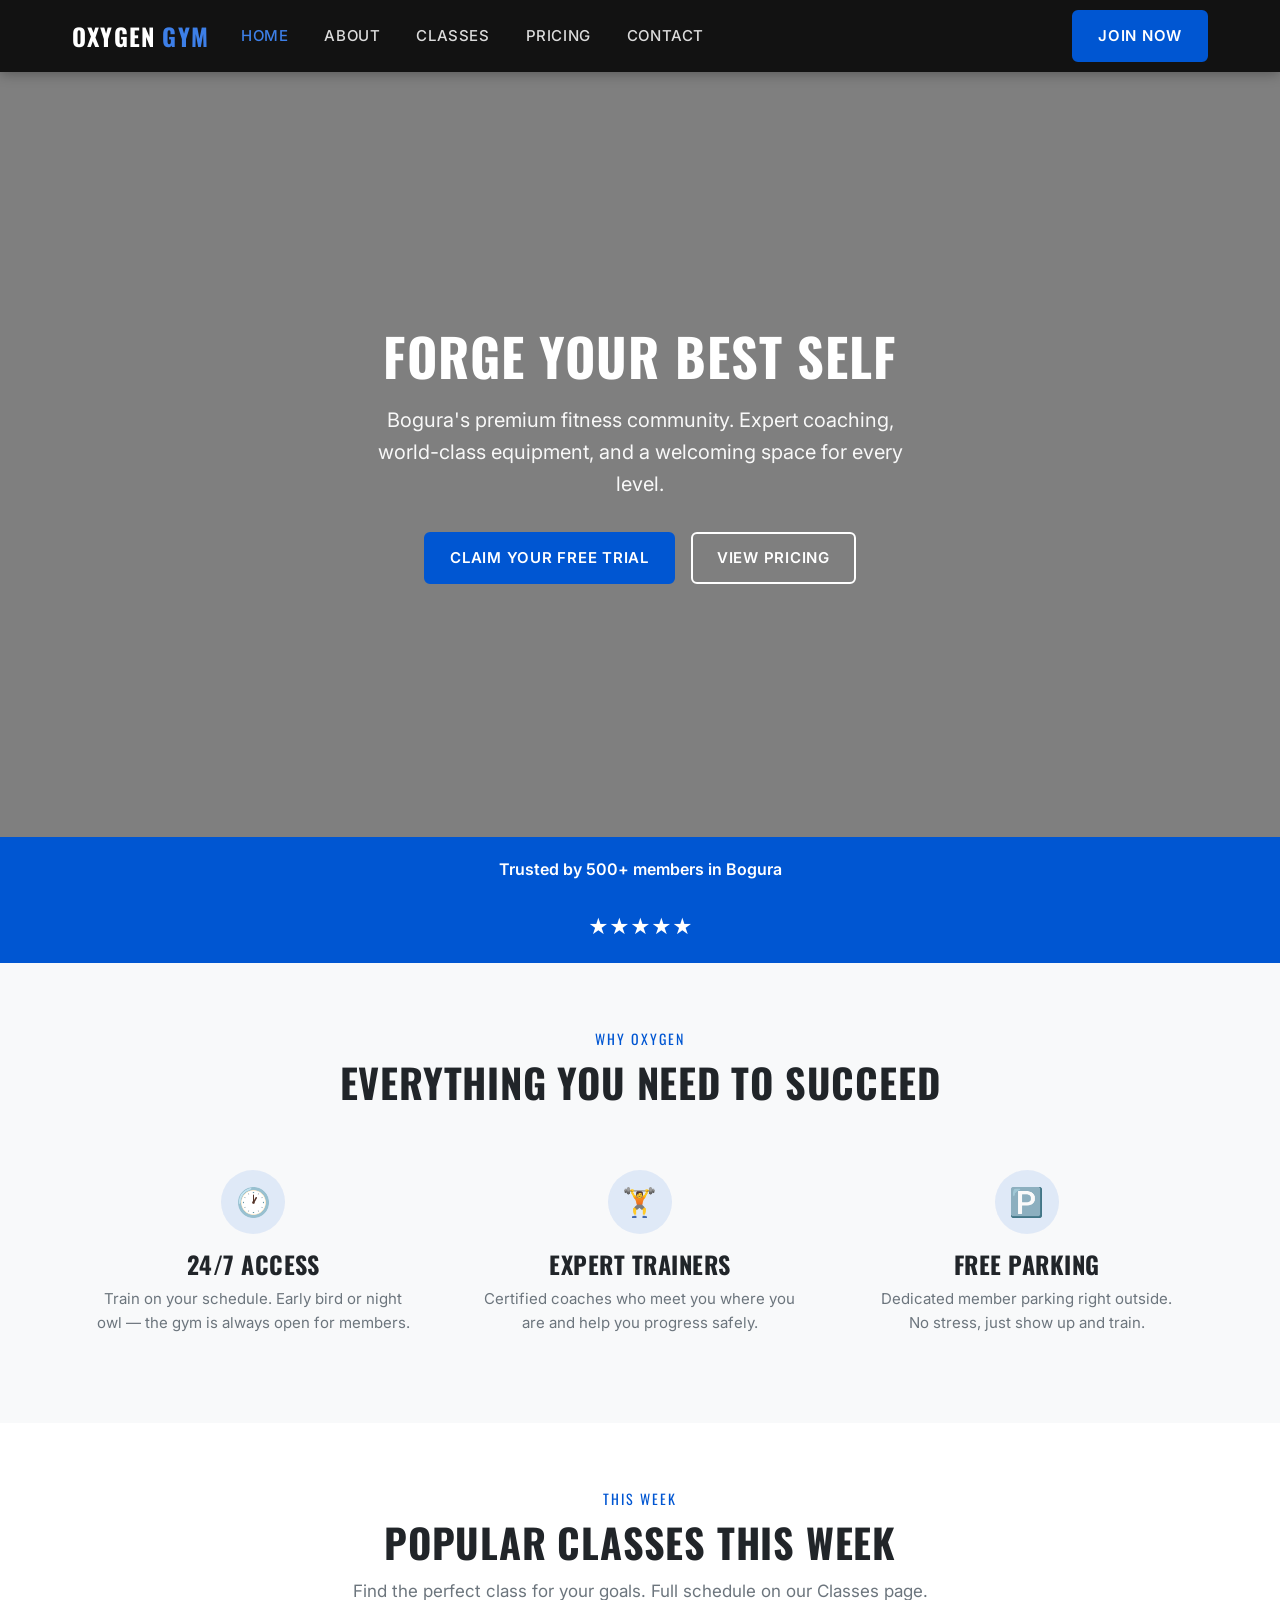
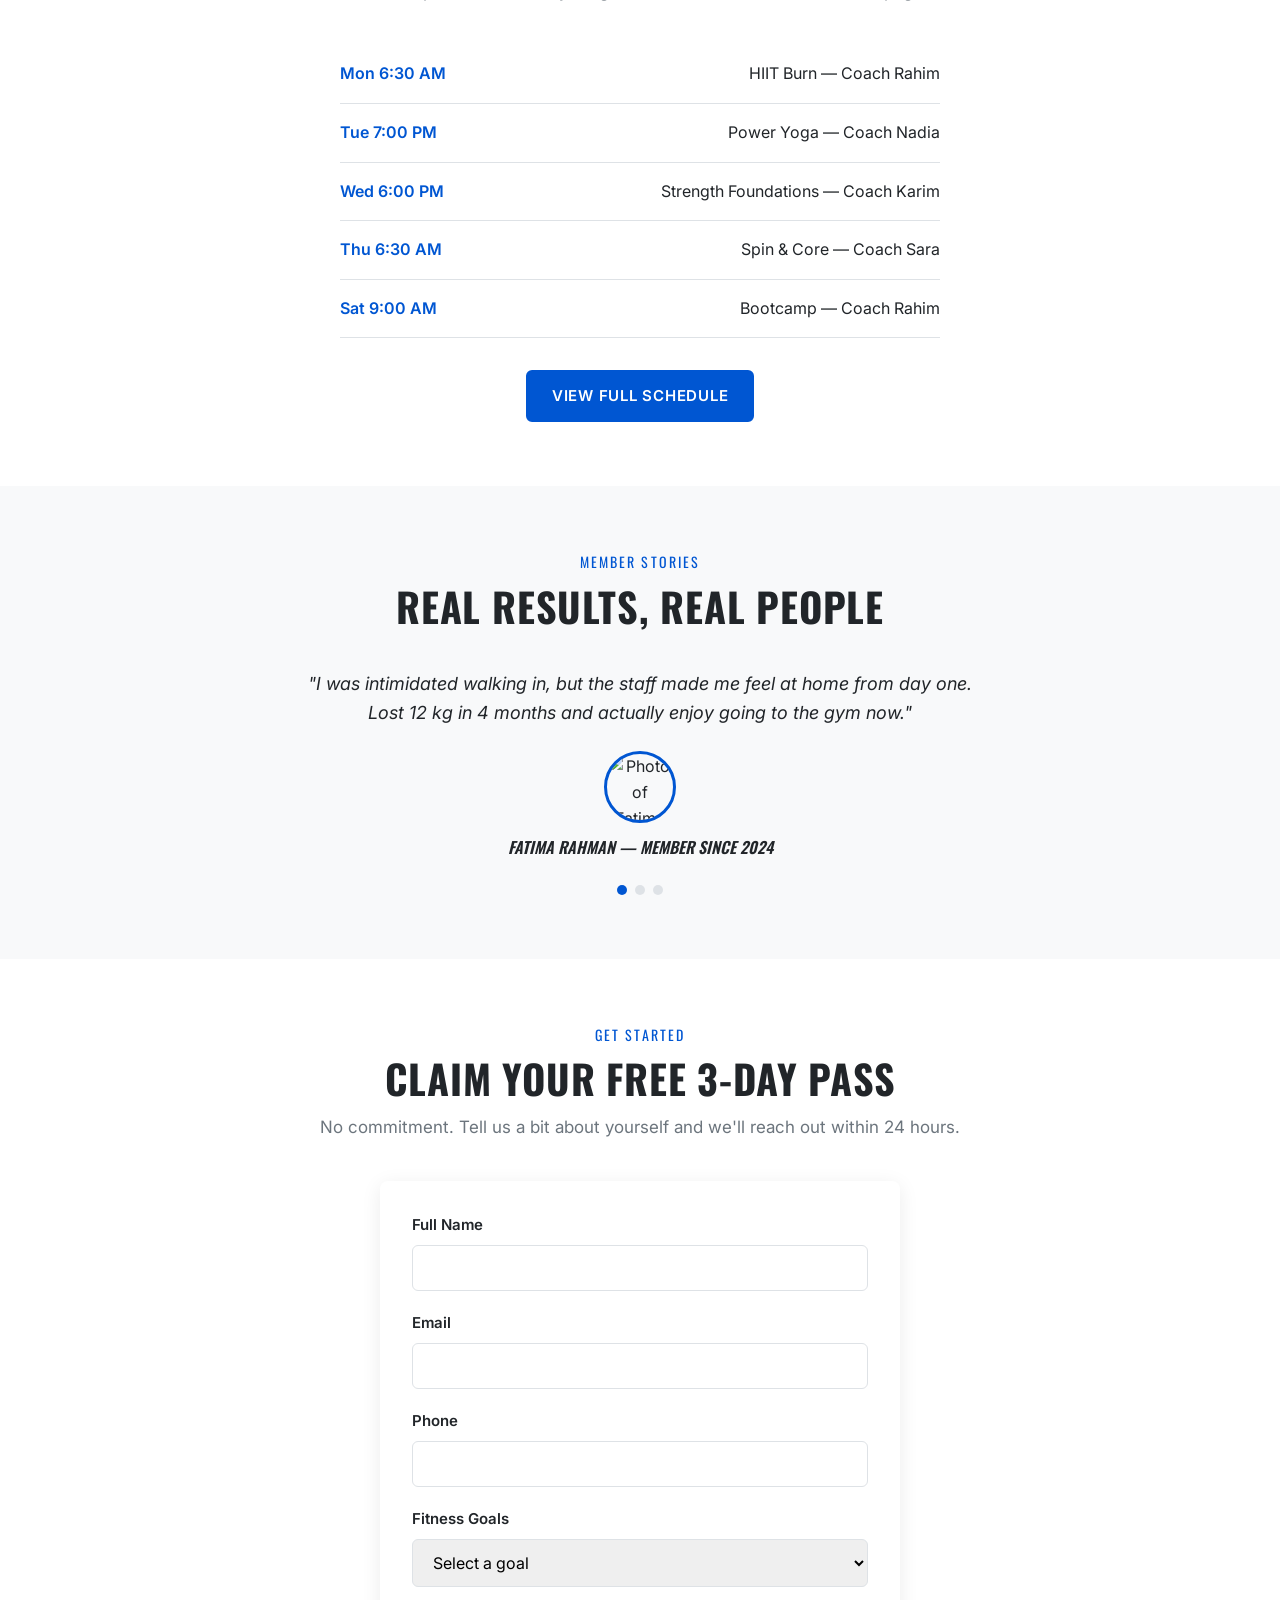
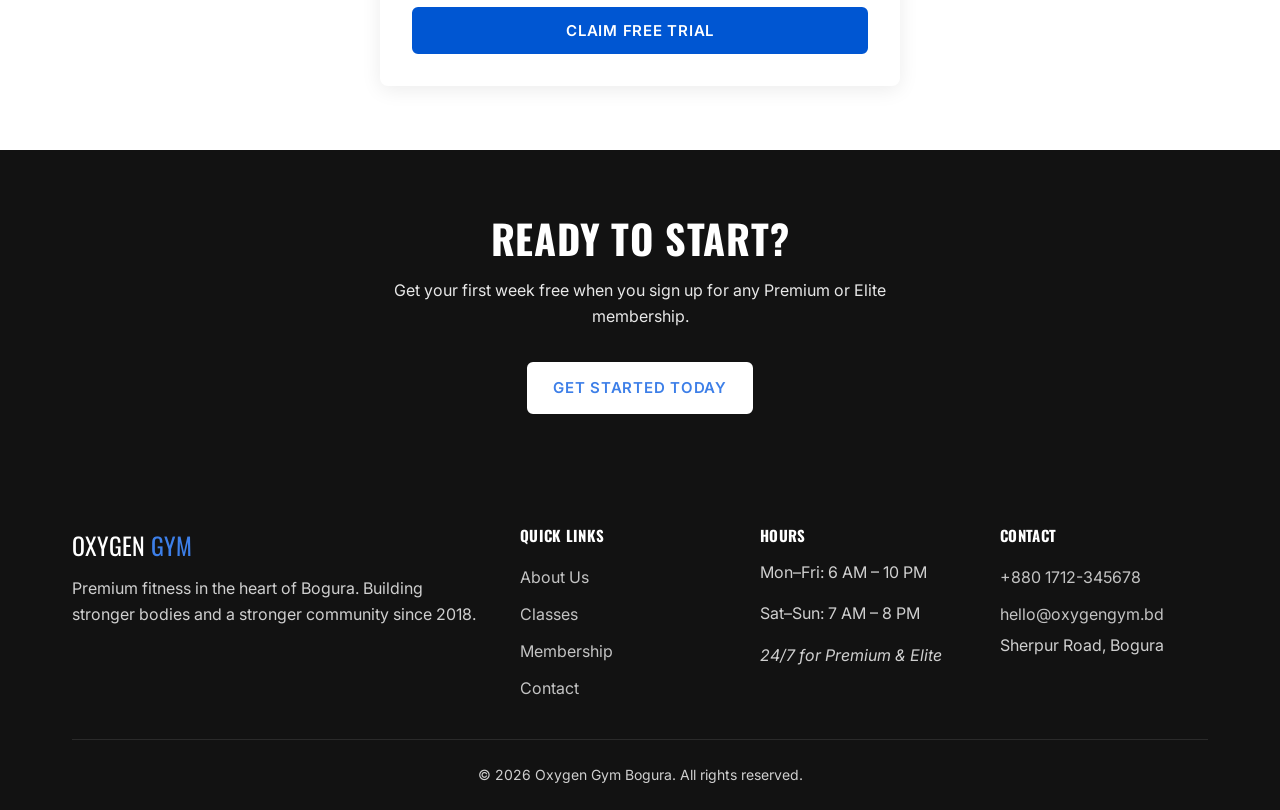
==== index.html @ f84514e2 "The first demo is completed" ====
<!DOCTYPE html>
<html lang="en">
<head>
  <meta charset="UTF-8">
  <meta name="viewport" content="width=device-width, initial-scale=1.0">
  <title>Oxygen Gym Bogura | Forge Your Best Self — Free Trial</title>
  <meta name="description" content="Premium fitness in Bogura. 24/7 access, expert trainers, group classes. Claim your free trial at Oxygen Gym today.">
  <meta property="og:title" content="Oxygen Gym Bogura | Forge Your Best Self">
  <meta property="og:description" content="Premium fitness in Bogura. Claim your free trial today.">
  <meta property="og:type" content="website">
  <meta property="og:image" content="https://images.unsplash.com/photo-1534438327276-14e5300c3a48?w=1200">
  <link rel="preconnect" href="https://fonts.googleapis.com">
  <link rel="preconnect" href="https://fonts.gstatic.com" crossorigin>
  <link href="https://fonts.googleapis.com/css2?family=Inter:wght@400;500;600;700&family=Oswald:wght@500;600;700&display=swap" rel="stylesheet">
  <link rel="stylesheet" href="css/variables.css">
  <link rel="stylesheet" href="css/base.css">
  <link rel="stylesheet" href="css/components.css">
  <link rel="stylesheet" href="css/pages.css">
  <link rel="icon" href="data:image/svg+xml,<svg xmlns='http://www.w3.org/2000/svg' viewBox='0 0 100 100'><text y='.9em' font-size='90'>💪</text></svg>">
  <script type="application/ld+json">
  {
    "@context": "https://schema.org",
    "@type": "HealthClub",
    "name": "Oxygen Gym",
    "description": "Premium fitness center in Bogura, Bangladesh",
    "address": {
      "@type": "PostalAddress",
      "streetAddress": "Sherpur Road, Near Bogura Sadar",
      "addressLocality": "Bogura",
      "addressCountry": "BD"
    },
    "telephone": "+880-1712-345678",
    "email": "hello@oxygengym.bd",
    "openingHoursSpecification": [
      {
        "@type": "OpeningHoursSpecification",
        "dayOfWeek": ["Monday","Tuesday","Wednesday","Thursday","Friday"],
        "opens": "06:00",
        "closes": "22:00"
      },
      {
        "@type": "OpeningHoursSpecification",
        "dayOfWeek": ["Saturday","Sunday"],
        "opens": "07:00",
        "closes": "20:00"
      }
    ]
  }
  </script>
</head>
<body>
  <header class="site-header">
    <div class="container site-header__inner">
      <a href="index.html" class="site-logo">Oxygen <span>Gym</span></a>
      <nav class="site-nav" aria-label="Main navigation">
        <ul class="site-nav__list">
          <li><a href="index.html" class="site-nav__link" data-nav>Home</a></li>
          <li><a href="about.html" class="site-nav__link" data-nav>About</a></li>
          <li><a href="classes.html" class="site-nav__link" data-nav>Classes</a></li>
          <li><a href="membership.html" class="site-nav__link" data-nav>Pricing</a></li>
          <li><a href="contact.html" class="site-nav__link" data-nav>Contact</a></li>
        </ul>
      </nav>
      <a href="contact.html" class="btn btn--primary header-cta" data-track="join_now_header">Join Now</a>
      <button class="menu-toggle" type="button" aria-label="Open menu" aria-expanded="false" aria-controls="mobile-nav">
        <span class="menu-toggle__bar"></span>
        <span class="menu-toggle__bar"></span>
        <span class="menu-toggle__bar"></span>
      </button>
    </div>
    <nav id="mobile-nav" class="mobile-nav" aria-label="Mobile navigation">
      <ul class="mobile-nav__list">
        <li><a href="index.html" class="mobile-nav__link" data-nav>Home</a></li>
        <li><a href="about.html" class="mobile-nav__link" data-nav>About</a></li>
        <li><a href="classes.html" class="mobile-nav__link" data-nav>Classes</a></li>
        <li><a href="membership.html" class="mobile-nav__link" data-nav>Pricing</a></li>
        <li><a href="contact.html" class="mobile-nav__link" data-nav>Contact</a></li>
      </ul>
      <a href="contact.html" class="btn btn--primary" data-track="join_now_mobile">Join Now</a>
    </nav>
  </header>

  <main>
    <section class="hero">
      <div class="hero__bg" style="background-image: url('https://images.unsplash.com/photo-1534438327276-14e5300c3a48?w=1920&q=80');" role="img" aria-label="Modern gym interior with equipment"></div>
      <div class="hero__overlay" aria-hidden="true"></div>
      <div class="hero__content">
        <h1>Forge Your Best Self</h1>
        <p class="hero__subtitle">Bogura's premium fitness community. Expert coaching, world-class equipment, and a welcoming space for every level.</p>
        <div class="hero__actions">
          <a href="#trial-form" class="btn btn--primary" data-track="claim_trial_hero">Claim Your Free Trial</a>
          <a href="membership.html" class="btn btn--outline">View Pricing</a>
        </div>
      </div>
    </section>

    <div class="social-proof">
      <div class="container social-proof__inner">
        <p class="social-proof__text">Trusted by 500+ members in Bogura</p>
        <div class="social-proof__stars" aria-label="5 out of 5 stars">★★★★★</div>
      </div>
    </div>

    <section class="section section--light">
      <div class="container">
        <div class="section__header">
          <span class="section__label">Why Oxygen</span>
          <h2>Everything You Need to Succeed</h2>
        </div>
        <div class="grid-3">
          <article class="value-prop">
            <div class="value-prop__icon" aria-hidden="true">🕐</div>
            <h3 class="value-prop__title">24/7 Access</h3>
            <p class="value-prop__text">Train on your schedule. Early bird or night owl — the gym is always open for members.</p>
          </article>
          <article class="value-prop">
            <div class="value-prop__icon" aria-hidden="true">🏋️</div>
            <h3 class="value-prop__title">Expert Trainers</h3>
            <p class="value-prop__text">Certified coaches who meet you where you are and help you progress safely.</p>
          </article>
          <article class="value-prop">
            <div class="value-prop__icon" aria-hidden="true">🅿️</div>
            <h3 class="value-prop__title">Free Parking</h3>
            <p class="value-prop__text">Dedicated member parking right outside. No stress, just show up and train.</p>
          </article>
        </div>
      </div>
    </section>

    <section class="section">
      <div class="container">
        <div class="section__header">
          <span class="section__label">This Week</span>
          <h2>Popular Classes This Week</h2>
          <p class="section__subtitle">Find the perfect class for your goals. Full schedule on our Classes page.</p>
        </div>
        <div class="schedule-preview">
          <div class="schedule-preview__item">
            <span class="schedule-preview__day">Mon 6:30 AM</span>
            <span>HIIT Burn — Coach Rahim</span>
          </div>
          <div class="schedule-preview__item">
            <span class="schedule-preview__day">Tue 7:00 PM</span>
            <span>Power Yoga — Coach Nadia</span>
          </div>
          <div class="schedule-preview__item">
            <span class="schedule-preview__day">Wed 6:00 PM</span>
            <span>Strength Foundations — Coach Karim</span>
          </div>
          <div class="schedule-preview__item">
            <span class="schedule-preview__day">Thu 6:30 AM</span>
            <span>Spin &amp; Core — Coach Sara</span>
          </div>
          <div class="schedule-preview__item">
            <span class="schedule-preview__day">Sat 9:00 AM</span>
            <span>Bootcamp — Coach Rahim</span>
          </div>
        </div>
        <p class="text-center" style="margin-top: 2rem;">
          <a href="classes.html" class="btn btn--primary">View Full Schedule</a>
        </p>
      </div>
    </section>

    <section class="section section--light">
      <div class="container">
        <div class="section__header">
          <span class="section__label">Member Stories</span>
          <h2>Real Results, Real People</h2>
        </div>
        <div class="testimonial-slider" aria-roledescription="carousel">
          <div class="testimonial-slider__track">
            <div class="testimonial-slide">
              <blockquote class="testimonial-slide__quote">"I was intimidated walking in, but the staff made me feel at home from day one. Lost 12 kg in 4 months and actually enjoy going to the gym now."</blockquote>
              <div class="testimonial-slide__author">
                <img class="testimonial-slide__avatar" src="https://images.unsplash.com/photo-1494790108377-be9c29b29330?w=150&h=150&fit=crop" alt="Photo of Fatima Rahman" width="72" height="72" loading="lazy">
                <cite class="testimonial-slide__name">Fatima Rahman — Member since 2024</cite>
              </div>
            </div>
            <div class="testimonial-slide">
              <blockquote class="testimonial-slide__quote">"Best equipped gym in Bogura. Plenty of racks, platforms, and machines even during peak hours. Parking is easy too."</blockquote>
              <div class="testimonial-slide__author">
                <img class="testimonial-slide__avatar" src="https://images.unsplash.com/photo-1507003211169-0a1dd7228f2d?w=150&h=150&fit=crop" alt="Photo of Tanvir Ahmed" width="72" height="72" loading="lazy">
                <cite class="testimonial-slide__name">Tanvir Ahmed — Member since 2023</cite>
              </div>
            </div>
            <div class="testimonial-slide">
              <blockquote class="testimonial-slide__quote">"The class schedule fits my life perfectly. HIIT and yoga instructors are top-notch. Booking through the front desk is quick and friendly."</blockquote>
              <div class="testimonial-slide__author">
                <img class="testimonial-slide__avatar" src="https://images.unsplash.com/photo-1438761681033-6461ffad8d80?w=150&h=150&fit=crop" alt="Photo of Priya Das" width="72" height="72" loading="lazy">
                <cite class="testimonial-slide__name">Priya Das — Member since 2025</cite>
              </div>
            </div>
          </div>
          <div class="testimonial-slider__controls" role="tablist" aria-label="Testimonial slides">
            <button type="button" class="testimonial-slider__dot is-active" aria-label="Slide 1" aria-selected="true"></button>
            <button type="button" class="testimonial-slider__dot" aria-label="Slide 2" aria-selected="false"></button>
            <button type="button" class="testimonial-slider__dot" aria-label="Slide 3" aria-selected="false"></button>
          </div>
        </div>
      </div>
    </section>

    <section id="trial-form" class="section trial-form-section">
      <div class="container">
        <div class="section__header">
          <span class="section__label">Get Started</span>
          <h2>Claim Your Free 3-Day Pass</h2>
          <p class="section__subtitle">No commitment. Tell us a bit about yourself and we'll reach out within 24 hours.</p>
        </div>
        <div class="form-card" style="max-width: 520px; margin-inline: auto;">
          <form name="trial-request" method="POST" data-netlify="true" netlify-honeypot="bot-field" action="thank-you.html">
            <input type="hidden" name="form-name" value="trial-request">
            <p class="visually-hidden">
              <label>Don't fill this out: <input name="bot-field"></label>
            </p>
            <input type="hidden" name="source" value="homepage">
            <div class="form-group">
              <label for="trial-name">Full Name</label>
              <input type="text" id="trial-name" name="name" required autocomplete="name">
            </div>
            <div class="form-group">
              <label for="trial-email">Email</label>
              <input type="email" id="trial-email" name="email" required autocomplete="email">
            </div>
            <div class="form-group">
              <label for="trial-phone">Phone</label>
              <input type="tel" id="trial-phone" name="phone" required autocomplete="tel">
            </div>
            <div class="form-group">
              <label for="trial-goals">Fitness Goals</label>
              <select id="trial-goals" name="goals" required>
                <option value="">Select a goal</option>
                <option value="weight-loss">Weight Loss</option>
                <option value="build-muscle">Build Muscle</option>
                <option value="classes">Group Classes</option>
                <option value="general">General Fitness</option>
              </select>
            </div>
            <button type="submit" class="btn btn--primary btn--block" data-track="trial_form_submit">Claim Free Trial</button>
          </form>
        </div>
      </div>
    </section>

    <section class="section section--dark cta-band">
      <div class="container">
        <h2>Ready to Start?</h2>
        <p>Get your first week free when you sign up for any Premium or Elite membership.</p>
        <a href="contact.html" class="btn btn--light" data-track="final_cta">Get Started Today</a>
      </div>
    </section>
  </main>

  <footer class="site-footer">
    <div class="container">
      <div class="site-footer__grid">
        <div>
          <p class="site-footer__brand">Oxygen <span>Gym</span></p>
          <p>Premium fitness in the heart of Bogura. Building stronger bodies and a stronger community since 2018.</p>
        </div>
        <div>
          <h4>Quick Links</h4>
          <a href="about.html">About Us</a>
          <a href="classes.html">Classes</a>
          <a href="membership.html">Membership</a>
          <a href="contact.html">Contact</a>
        </div>
        <div>
          <h4>Hours</h4>
          <p>Mon–Fri: 6 AM – 10 PM</p>
          <p>Sat–Sun: 7 AM – 8 PM</p>
          <p><em>24/7 for Premium &amp; Elite</em></p>
        </div>
        <div>
          <h4>Contact</h4>
          <a href="tel:+8801712345678">+880 1712-345678</a>
          <a href="mailto:hello@oxygengym.bd">hello@oxygengym.bd</a>
          <p>Sherpur Road, Bogura</p>
        </div>
      </div>
      <div class="site-footer__bottom">
        <p>&copy; 2026 Oxygen Gym Bogura. All rights reserved.</p>
      </div>
    </div>
  </footer>

  <!-- Netlify form detection (hidden) -->
  <form name="lead-capture" netlify netlify-honeypot="bot-field" hidden>
    <input type="text" name="name">
    <input type="email" name="email">
    <input type="tel" name="phone">
    <select name="goals"></select>
    <input type="hidden" name="source">
    <input type="hidden" name="membership-tier">
    <textarea name="message"></textarea>
  </form>

  <script src="js/main.js" defer></script>
</body>
</html>
---- css/variables.css ----
:root {
  --color-primary: #0056d2;
  --color-primary-dark: #0044a8;
  --color-primary-light: #3d7fe8;
  --color-bg-dark: #121212;
  --color-bg-light: #f8f9fa;
  --color-bg-white: #ffffff;
  --color-text: #212529;
  --color-text-muted: #6c757d;
  --color-text-inverse: #ffffff;
  --color-border: #dee2e6;
  --color-success: #198754;

  --overlay-hero: rgba(0, 0, 0, 0.5);

  --font-heading: "Oswald", sans-serif;
  --font-body: "Inter", sans-serif;

  --radius-btn: 6px;
  --radius-card: 8px;
  --shadow-card: 0 4px 20px rgba(0, 0, 0, 0.08);
  --shadow-hover: 0 8px 30px rgba(0, 86, 210, 0.15);

  --container-max: 1200px;
  --header-height: 72px;
  --section-padding: 4rem;
  --section-padding-mobile: 2.5rem;

  --transition-fast: 0.2s ease;
  --transition-medium: 0.3s ease;
}
---- css/base.css ----
*,
*::before,
*::after {
  box-sizing: border-box;
  margin: 0;
  padding: 0;
}

html {
  scroll-behavior: smooth;
}

body {
  font-family: var(--font-body);
  font-size: 1rem;
  line-height: 1.6;
  color: var(--color-text);
  background-color: var(--color-bg-white);
  -webkit-font-smoothing: antialiased;
}

img {
  max-width: 100%;
  height: auto;
  display: block;
}

a {
  color: var(--color-primary);
  text-decoration: none;
  transition: color var(--transition-fast);
}

a:hover {
  color: var(--color-primary-dark);
}

ul {
  list-style: none;
}

h1,
h2,
h3,
h4 {
  font-family: var(--font-heading);
  font-weight: 700;
  line-height: 1.2;
  text-transform: uppercase;
  letter-spacing: 0.02em;
}

h1 {
  font-size: clamp(2rem, 5vw, 3.25rem);
}

h2 {
  font-size: clamp(1.75rem, 4vw, 2.5rem);
}

h3 {
  font-size: clamp(1.25rem, 3vw, 1.5rem);
}

p {
  margin-bottom: 1rem;
}

p:last-child {
  margin-bottom: 0;
}

.container {
  width: 100%;
  max-width: var(--container-max);
  margin-inline: auto;
  padding-inline: 1.25rem;
}

.section {
  padding-block: var(--section-padding-mobile);
}

.section--light {
  background-color: var(--color-bg-light);
}

.section--dark {
  background-color: var(--color-bg-dark);
  color: var(--color-text-inverse);
}

.section--dark a {
  color: var(--color-primary-light);
}

.section__header {
  text-align: center;
  max-width: 640px;
  margin-inline: auto;
  margin-bottom: 2.5rem;
}

.section__label {
  display: inline-block;
  font-family: var(--font-heading);
  font-size: 0.875rem;
  letter-spacing: 0.15em;
  text-transform: uppercase;
  color: var(--color-primary);
  margin-bottom: 0.5rem;
}

.section--dark .section__label {
  color: var(--color-primary-light);
}

.section__subtitle {
  color: var(--color-text-muted);
  font-size: 1.0625rem;
  margin-top: 0.75rem;
}

.section--dark .section__subtitle {
  color: rgba(255, 255, 255, 0.75);
}

.text-center {
  text-align: center;
}

.visually-hidden {
  position: absolute;
  width: 1px;
  height: 1px;
  padding: 0;
  margin: -1px;
  overflow: hidden;
  clip: rect(0, 0, 0, 0);
  white-space: nowrap;
  border: 0;
}

.grid-2 {
  display: grid;
  gap: 1.5rem;
}

.grid-3 {
  display: grid;
  gap: 1.5rem;
}

@media (min-width: 768px) {
  .section {
    padding-block: var(--section-padding);
  }

  .grid-2 {
    grid-template-columns: repeat(2, 1fr);
  }

  .grid-3 {
    grid-template-columns: repeat(3, 1fr);
  }
}

@media (min-width: 1024px) {
  .container {
    padding-inline: 2rem;
  }
}

:focus-visible {
  outline: 2px solid var(--color-primary);
  outline-offset: 2px;
}
---- css/components.css ----
/* Header */
.site-header {
  position: sticky;
  top: 0;
  z-index: 1000;
  background: var(--color-bg-dark);
  height: var(--header-height);
  box-shadow: 0 2px 12px rgba(0, 0, 0, 0.3);
}

.site-header__inner {
  display: flex;
  align-items: center;
  justify-content: space-between;
  height: var(--header-height);
  gap: 1rem;
}

.site-logo {
  font-family: var(--font-heading);
  font-size: 1.5rem;
  font-weight: 700;
  color: var(--color-text-inverse);
  text-transform: uppercase;
  letter-spacing: 0.05em;
  flex-shrink: 0;
}

.site-logo span {
  color: var(--color-primary-light);
}

.site-nav {
  display: none;
}

.site-nav__list {
  display: flex;
  align-items: center;
  gap: 0.25rem;
}

.site-nav__link {
  display: flex;
  align-items: center;
  min-height: 44px;
  padding: 0.5rem 1rem;
  color: rgba(255, 255, 255, 0.85);
  font-size: 0.9375rem;
  font-weight: 500;
  text-transform: uppercase;
  letter-spacing: 0.04em;
  transition: color var(--transition-fast);
}

.site-nav__link:hover,
.site-nav__link--active {
  color: var(--color-text-inverse);
}

.site-nav__link--active {
  color: var(--color-primary-light);
}

.header-cta {
  display: none;
}

.menu-toggle {
  display: flex;
  flex-direction: column;
  justify-content: center;
  gap: 5px;
  width: 44px;
  height: 44px;
  padding: 10px;
  background: transparent;
  border: none;
  cursor: pointer;
}

.menu-toggle__bar {
  display: block;
  width: 100%;
  height: 2px;
  background: var(--color-text-inverse);
  transition: transform var(--transition-fast), opacity var(--transition-fast);
}

.menu-toggle[aria-expanded="true"] .menu-toggle__bar:nth-child(1) {
  transform: translateY(7px) rotate(45deg);
}

.menu-toggle[aria-expanded="true"] .menu-toggle__bar:nth-child(2) {
  opacity: 0;
}

.menu-toggle[aria-expanded="true"] .menu-toggle__bar:nth-child(3) {
  transform: translateY(-7px) rotate(-45deg);
}

.mobile-nav {
  display: none;
  position: fixed;
  top: var(--header-height);
  left: 0;
  right: 0;
  bottom: 0;
  background: var(--color-bg-dark);
  padding: 1.5rem;
  overflow-y: auto;
  z-index: 999;
}

.mobile-nav.is-open {
  display: block;
}

.mobile-nav__list {
  display: flex;
  flex-direction: column;
  gap: 0.25rem;
}

.mobile-nav__link {
  display: flex;
  align-items: center;
  min-height: 48px;
  padding: 0.75rem 1rem;
  color: var(--color-text-inverse);
  font-size: 1.125rem;
  font-weight: 500;
  text-transform: uppercase;
  border-bottom: 1px solid rgba(255, 255, 255, 0.1);
}

.mobile-nav__link--active {
  color: var(--color-primary-light);
}

.mobile-nav .btn {
  margin-top: 1.5rem;
  width: 100%;
}

body.nav-open {
  overflow: hidden;
}

@media (min-width: 768px) {
  .menu-toggle {
    display: none;
  }

  .site-nav {
    display: block;
    flex: 1;
    text-align: center;
  }

  .header-cta {
    display: inline-flex;
  }

  .mobile-nav {
    display: none !important;
  }
}

/* Buttons */
.btn {
  display: inline-flex;
  align-items: center;
  justify-content: center;
  min-height: 44px;
  padding: 0.75rem 1.5rem;
  font-family: var(--font-body);
  font-size: 0.9375rem;
  font-weight: 600;
  text-transform: uppercase;
  letter-spacing: 0.05em;
  border-radius: var(--radius-btn);
  border: 2px solid transparent;
  cursor: pointer;
  transition: background var(--transition-fast), color var(--transition-fast),
    border-color var(--transition-fast), transform var(--transition-fast),
    box-shadow var(--transition-fast);
}

.btn:hover {
  transform: translateY(-2px);
}

.btn--primary {
  background: var(--color-primary);
  color: var(--color-text-inverse);
  border-color: var(--color-primary);
}

.btn--primary:hover {
  background: var(--color-primary-dark);
  border-color: var(--color-primary-dark);
  color: var(--color-text-inverse);
}

.btn--outline {
  background: transparent;
  color: var(--color-text-inverse);
  border-color: var(--color-text-inverse);
}

.btn--outline:hover {
  background: var(--color-text-inverse);
  color: var(--color-bg-dark);
}

.btn--light {
  background: var(--color-text-inverse);
  color: var(--color-primary);
  border-color: var(--color-text-inverse);
}

.btn--light:hover {
  background: var(--color-bg-light);
  color: var(--color-primary-dark);
}

.btn--block {
  width: 100%;
}

/* Cards */
.card {
  background: var(--color-bg-white);
  border-radius: var(--radius-card);
  box-shadow: var(--shadow-card);
  overflow: hidden;
  transition: box-shadow var(--transition-medium), transform var(--transition-medium);
}

.card:hover {
  box-shadow: var(--shadow-hover);
  transform: translateY(-4px);
}

.card__image {
  aspect-ratio: 4 / 3;
  object-fit: cover;
  width: 100%;
}

.card__body {
  padding: 1.5rem;
}

.card__title {
  font-size: 1.25rem;
  margin-bottom: 0.25rem;
}

.card__meta {
  font-size: 0.875rem;
  color: var(--color-primary);
  font-weight: 600;
  text-transform: uppercase;
  letter-spacing: 0.05em;
  margin-bottom: 0.75rem;
}

/* Pricing cards */
.pricing-grid {
  display: grid;
  gap: 1.5rem;
  align-items: stretch;
}

@media (min-width: 768px) {
  .pricing-grid {
    grid-template-columns: repeat(3, 1fr);
  }
}

.pricing-card {
  background: var(--color-bg-white);
  border: 2px solid var(--color-border);
  border-radius: var(--radius-card);
  padding: 2rem 1.5rem;
  text-align: center;
  position: relative;
  display: flex;
  flex-direction: column;
}

.pricing-card--featured {
  border-color: var(--color-primary);
  box-shadow: var(--shadow-hover);
  transform: scale(1.02);
}

.pricing-card__badge {
  position: absolute;
  top: -12px;
  left: 50%;
  transform: translateX(-50%);
  background: var(--color-primary);
  color: var(--color-text-inverse);
  font-size: 0.75rem;
  font-weight: 700;
  text-transform: uppercase;
  letter-spacing: 0.08em;
  padding: 0.35rem 1rem;
  border-radius: 20px;
}

.pricing-card__name {
  font-size: 1.25rem;
  margin-bottom: 0.5rem;
}

.pricing-card__price {
  font-family: var(--font-heading);
  font-size: 2.5rem;
  color: var(--color-primary);
  margin-bottom: 0.25rem;
}

.pricing-card__period {
  font-size: 0.875rem;
  color: var(--color-text-muted);
  margin-bottom: 1.5rem;
}

.pricing-card__features {
  text-align: left;
  margin-bottom: 2rem;
  flex-grow: 1;
}

.pricing-card__features li {
  padding: 0.5rem 0;
  padding-left: 1.5rem;
  position: relative;
  font-size: 0.9375rem;
  border-bottom: 1px solid var(--color-bg-light);
}

.pricing-card__features li::before {
  content: "✓";
  position: absolute;
  left: 0;
  color: var(--color-primary);
  font-weight: 700;
}

/* Accordion */
.accordion {
  max-width: 800px;
  margin-inline: auto;
}

.accordion__item {
  border-bottom: 1px solid var(--color-border);
}

.accordion__item:first-child {
  border-top: 1px solid var(--color-border);
}

.accordion__trigger {
  width: 100%;
  display: flex;
  align-items: center;
  justify-content: space-between;
  gap: 1rem;
  min-height: 56px;
  padding: 1rem 0;
  background: none;
  border: none;
  font-family: var(--font-heading);
  font-size: 1.0625rem;
  text-align: left;
  text-transform: uppercase;
  color: var(--color-text);
  cursor: pointer;
}

.accordion__icon {
  flex-shrink: 0;
  width: 24px;
  height: 24px;
  position: relative;
}

.accordion__icon::before,
.accordion__icon::after {
  content: "";
  position: absolute;
  background: var(--color-primary);
  transition: transform var(--transition-fast);
}

.accordion__icon::before {
  width: 14px;
  height: 2px;
  top: 11px;
  left: 5px;
}

.accordion__icon::after {
  width: 2px;
  height: 14px;
  top: 5px;
  left: 11px;
}

.accordion__trigger[aria-expanded="true"] .accordion__icon::after {
  transform: scaleY(0);
}

.accordion__panel {
  display: none;
  padding-bottom: 1.25rem;
  color: var(--color-text-muted);
}

.accordion__panel.is-open {
  display: block;
}

.accordion__meta {
  display: flex;
  gap: 1rem;
  margin-bottom: 0.75rem;
  font-size: 0.875rem;
}

.accordion__meta span {
  background: var(--color-bg-light);
  padding: 0.25rem 0.75rem;
  border-radius: 4px;
  font-weight: 600;
  color: var(--color-primary);
}

/* Hero */
.hero {
  position: relative;
  min-height: 85vh;
  display: flex;
  align-items: center;
  justify-content: center;
  text-align: center;
  color: var(--color-text-inverse);
  overflow: hidden;
}

.hero__bg {
  position: absolute;
  inset: 0;
  background-size: cover;
  background-position: center;
  z-index: 0;
}

.hero__overlay {
  position: absolute;
  inset: 0;
  background: var(--overlay-hero);
  z-index: 1;
}

.hero__content {
  position: relative;
  z-index: 2;
  padding: 2rem 1.25rem;
  max-width: 800px;
}

.hero__subtitle {
  font-size: clamp(1rem, 2.5vw, 1.25rem);
  margin: 1rem auto 2rem;
  opacity: 0.95;
  max-width: 560px;
}

.hero__actions {
  display: flex;
  flex-wrap: wrap;
  gap: 1rem;
  justify-content: center;
}

/* Social proof */
.social-proof {
  background: var(--color-primary);
  color: var(--color-text-inverse);
  padding: 1.25rem 0;
  text-align: center;
}

.social-proof__inner {
  display: flex;
  flex-direction: column;
  align-items: center;
  gap: 0.75rem;
}

.social-proof__text {
  font-weight: 600;
  font-size: 1rem;
}

.social-proof__stars {
  display: flex;
  gap: 0.25rem;
  font-size: 1.25rem;
}

/* Value props */
.value-prop {
  text-align: center;
  padding: 1.5rem;
}

.value-prop__icon {
  width: 64px;
  height: 64px;
  margin: 0 auto 1rem;
  background: rgba(0, 86, 210, 0.1);
  border-radius: 50%;
  display: flex;
  align-items: center;
  justify-content: center;
  font-size: 1.75rem;
}

.value-prop__title {
  margin-bottom: 0.5rem;
}

.value-prop__text {
  color: var(--color-text-muted);
  font-size: 0.9375rem;
}

/* Schedule table */
.table-responsive {
  overflow-x: auto;
  -webkit-overflow-scrolling: touch;
  margin-bottom: 1.5rem;
}

.schedule-table {
  width: 100%;
  min-width: 700px;
  border-collapse: collapse;
  font-size: 0.875rem;
}

.schedule-table th,
.schedule-table td {
  padding: 0.75rem;
  text-align: center;
  border: 1px solid var(--color-border);
}

.schedule-table th {
  background: var(--color-bg-dark);
  color: var(--color-text-inverse);
  font-family: var(--font-heading);
  text-transform: uppercase;
  letter-spacing: 0.05em;
}

.schedule-table td:first-child,
.schedule-table th:first-child {
  background: var(--color-bg-light);
  font-weight: 600;
  text-align: left;
}

.schedule-table td {
  background: var(--color-bg-white);
}

.schedule-table .class-cell {
  background: rgba(0, 86, 210, 0.08);
  color: var(--color-primary-dark);
  font-weight: 500;
}

.schedule-table .class-cell small {
  display: block;
  color: var(--color-text-muted);
  font-weight: 400;
  font-size: 0.75rem;
}

/* Mini schedule list */
.schedule-preview {
  max-width: 600px;
  margin-inline: auto;
}

.schedule-preview__item {
  display: flex;
  justify-content: space-between;
  align-items: center;
  padding: 1rem 0;
  border-bottom: 1px solid var(--color-border);
  gap: 1rem;
}

.schedule-preview__day {
  font-weight: 600;
  color: var(--color-primary);
  min-width: 80px;
}

/* Testimonials */
.testimonial-slider {
  position: relative;
  max-width: 700px;
  margin-inline: auto;
  overflow: hidden;
}

.testimonial-slider__track {
  display: flex;
  transition: transform var(--transition-medium);
}

.testimonial-slide {
  min-width: 100%;
  padding: 0 1rem;
  text-align: center;
}

.testimonial-slide__quote {
  font-size: 1.125rem;
  font-style: italic;
  margin-bottom: 1.5rem;
  color: var(--color-text);
}

.testimonial-slide__author {
  display: flex;
  flex-direction: column;
  align-items: center;
  gap: 0.75rem;
}

.testimonial-slide__avatar {
  width: 72px;
  height: 72px;
  border-radius: 50%;
  object-fit: cover;
  border: 3px solid var(--color-primary);
}

.testimonial-slide__name {
  font-family: var(--font-heading);
  font-weight: 600;
  text-transform: uppercase;
}

.testimonial-slider__controls {
  display: flex;
  justify-content: center;
  gap: 0.5rem;
  margin-top: 1.5rem;
}

.testimonial-slider__dot {
  width: 10px;
  height: 10px;
  border-radius: 50%;
  border: none;
  background: var(--color-border);
  cursor: pointer;
  padding: 0;
  min-height: auto;
}

.testimonial-slider__dot.is-active {
  background: var(--color-primary);
}

/* CTA band */
.cta-band {
  text-align: center;
  padding: 4rem 1.25rem;
}

.cta-band h2 {
  margin-bottom: 1rem;
}

.cta-band p {
  margin-bottom: 2rem;
  opacity: 0.9;
  max-width: 500px;
  margin-inline: auto;
}

/* Forms */
.form-group {
  margin-bottom: 1.25rem;
}

.form-group label {
  display: block;
  font-weight: 600;
  margin-bottom: 0.5rem;
  font-size: 0.9375rem;
}

.form-group input,
.form-group select,
.form-group textarea {
  width: 100%;
  min-height: 44px;
  padding: 0.75rem 1rem;
  font-family: var(--font-body);
  font-size: 1rem;
  border: 1px solid var(--color-border);
  border-radius: var(--radius-btn);
  transition: border-color var(--transition-fast);
}

.form-group input:focus,
.form-group select:focus,
.form-group textarea:focus {
  outline: none;
  border-color: var(--color-primary);
}

.form-group textarea {
  min-height: 120px;
  resize: vertical;
}

.form-card {
  background: var(--color-bg-white);
  padding: 2rem;
  border-radius: var(--radius-card);
  box-shadow: var(--shadow-card);
}

/* Gallery */
.gallery-grid {
  display: grid;
  grid-template-columns: repeat(2, 1fr);
  gap: 0.75rem;
}

@media (min-width: 768px) {
  .gallery-grid {
    grid-template-columns: repeat(4, 1fr);
    gap: 1rem;
  }
}

.gallery-grid__item {
  aspect-ratio: 1;
  overflow: hidden;
  border-radius: var(--radius-card);
}

.gallery-grid__item img {
  width: 100%;
  height: 100%;
  object-fit: cover;
  transition: transform var(--transition-medium);
}

.gallery-grid__item:hover img {
  transform: scale(1.05);
}

.gallery-grid__item--wide {
  grid-column: span 2;
}

@media (min-width: 768px) {
  .gallery-grid__item--wide {
    grid-column: span 2;
    grid-row: span 2;
  }
}

/* Contact layout */
.contact-grid {
  display: grid;
  gap: 2rem;
}

@media (min-width: 768px) {
  .contact-grid {
    grid-template-columns: 1fr 1fr;
  }
}

.contact-info__item {
  margin-bottom: 1.5rem;
}

.contact-info__label {
  font-family: var(--font-heading);
  font-size: 0.875rem;
  text-transform: uppercase;
  letter-spacing: 0.1em;
  color: var(--color-primary);
  margin-bottom: 0.25rem;
}

.map-embed {
  border-radius: var(--radius-card);
  overflow: hidden;
  margin-top: 2rem;
  aspect-ratio: 16 / 9;
}

.map-embed iframe {
  width: 100%;
  height: 100%;
  border: 0;
}

/* Footer */
.site-footer {
  background: var(--color-bg-dark);
  color: rgba(255, 255, 255, 0.8);
  padding: 3rem 0 1.5rem;
}

.site-footer__grid {
  display: grid;
  gap: 2rem;
  margin-bottom: 2rem;
}

@media (min-width: 768px) {
  .site-footer__grid {
    grid-template-columns: 2fr 1fr 1fr 1fr;
  }
}

.site-footer__brand {
  font-family: var(--font-heading);
  font-size: 1.5rem;
  color: var(--color-text-inverse);
  text-transform: uppercase;
  margin-bottom: 0.75rem;
}

.site-footer__brand span {
  color: var(--color-primary-light);
}

.site-footer h4 {
  color: var(--color-text-inverse);
  font-size: 0.9375rem;
  margin-bottom: 1rem;
}

.site-footer a {
  color: rgba(255, 255, 255, 0.75);
  display: block;
  padding: 0.35rem 0;
  min-height: 32px;
}

.site-footer a:hover {
  color: var(--color-text-inverse);
}

.site-footer__bottom {
  border-top: 1px solid rgba(255, 255, 255, 0.1);
  padding-top: 1.5rem;
  text-align: center;
  font-size: 0.875rem;
}

/* Page hero (inner pages) */
.page-hero {
  background: var(--color-bg-dark);
  color: var(--color-text-inverse);
  padding: 3rem 0;
  text-align: center;
}

.page-hero p {
  opacity: 0.85;
  max-width: 560px;
  margin-inline: auto;
}

/* Thank you */
.thank-you {
  min-height: 60vh;
  display: flex;
  align-items: center;
  justify-content: center;
  text-align: center;
  padding: 3rem 1.25rem;
}

.thank-you__icon {
  font-size: 4rem;
  margin-bottom: 1rem;
}
---- css/pages.css ----
/* Page-specific overrides */

.about-mission {
  max-width: 720px;
  margin-inline: auto;
  text-align: center;
  font-size: 1.125rem;
  line-height: 1.8;
}

.trial-form-section {
  scroll-margin-top: var(--header-height);
}

.membership-note {
  text-align: center;
  margin-top: 2rem;
  color: var(--color-text-muted);
  font-size: 0.9375rem;
}

.class-tags {
  display: flex;
  flex-wrap: wrap;
  gap: 0.5rem;
  margin-top: 1rem;
}

.class-tags span {
  font-size: 0.8125rem;
  padding: 0.25rem 0.75rem;
  background: var(--color-bg-light);
  border-radius: 4px;
}

.hours-grid {
  display: grid;
  gap: 1rem;
}

.hours-grid__block {
  background: var(--color-bg-light);
  padding: 1.25rem;
  border-radius: var(--radius-card);
}

.hours-grid__block h4 {
  font-size: 1rem;
  margin-bottom: 0.5rem;
  text-transform: uppercase;
}

.thank-you .btn--outline {
  color: var(--color-primary);
  border-color: var(--color-primary);
}

.thank-you .btn--outline:hover {
  background: var(--color-primary);
  color: var(--color-text-inverse);
}
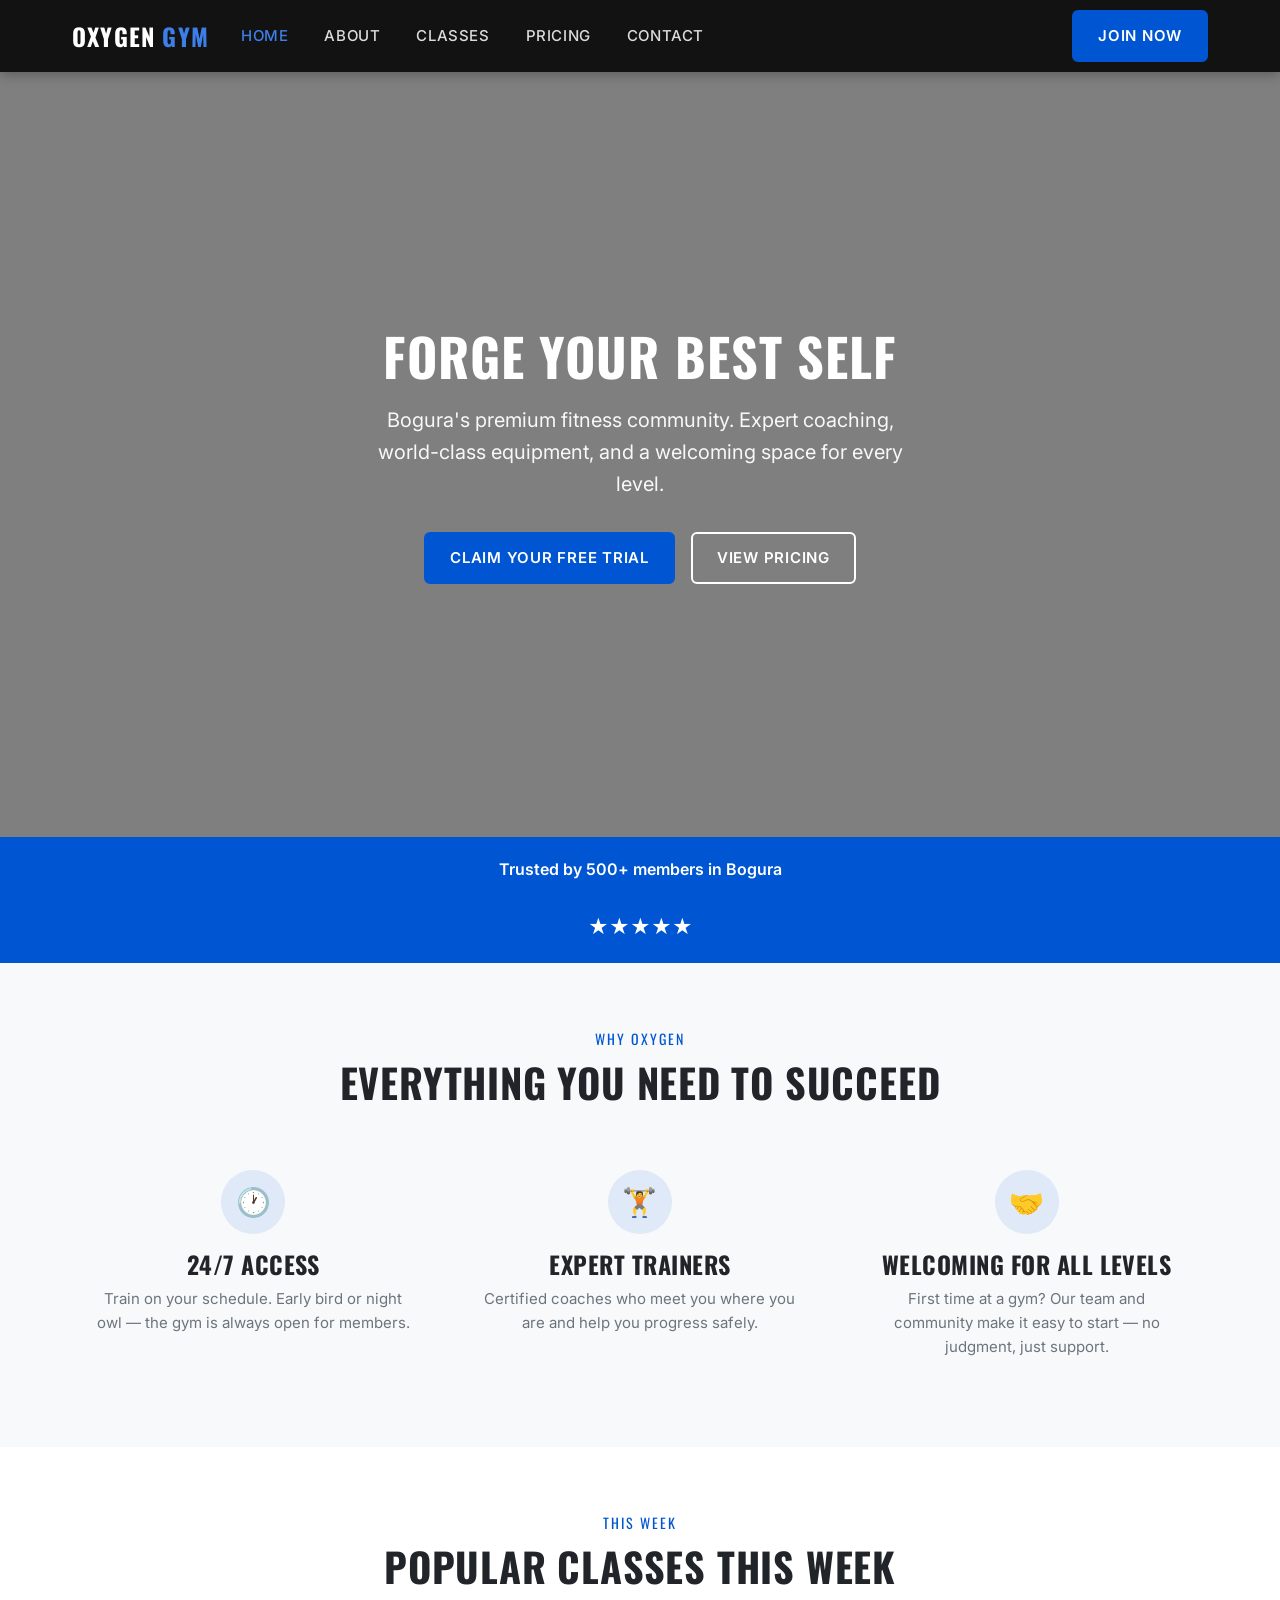
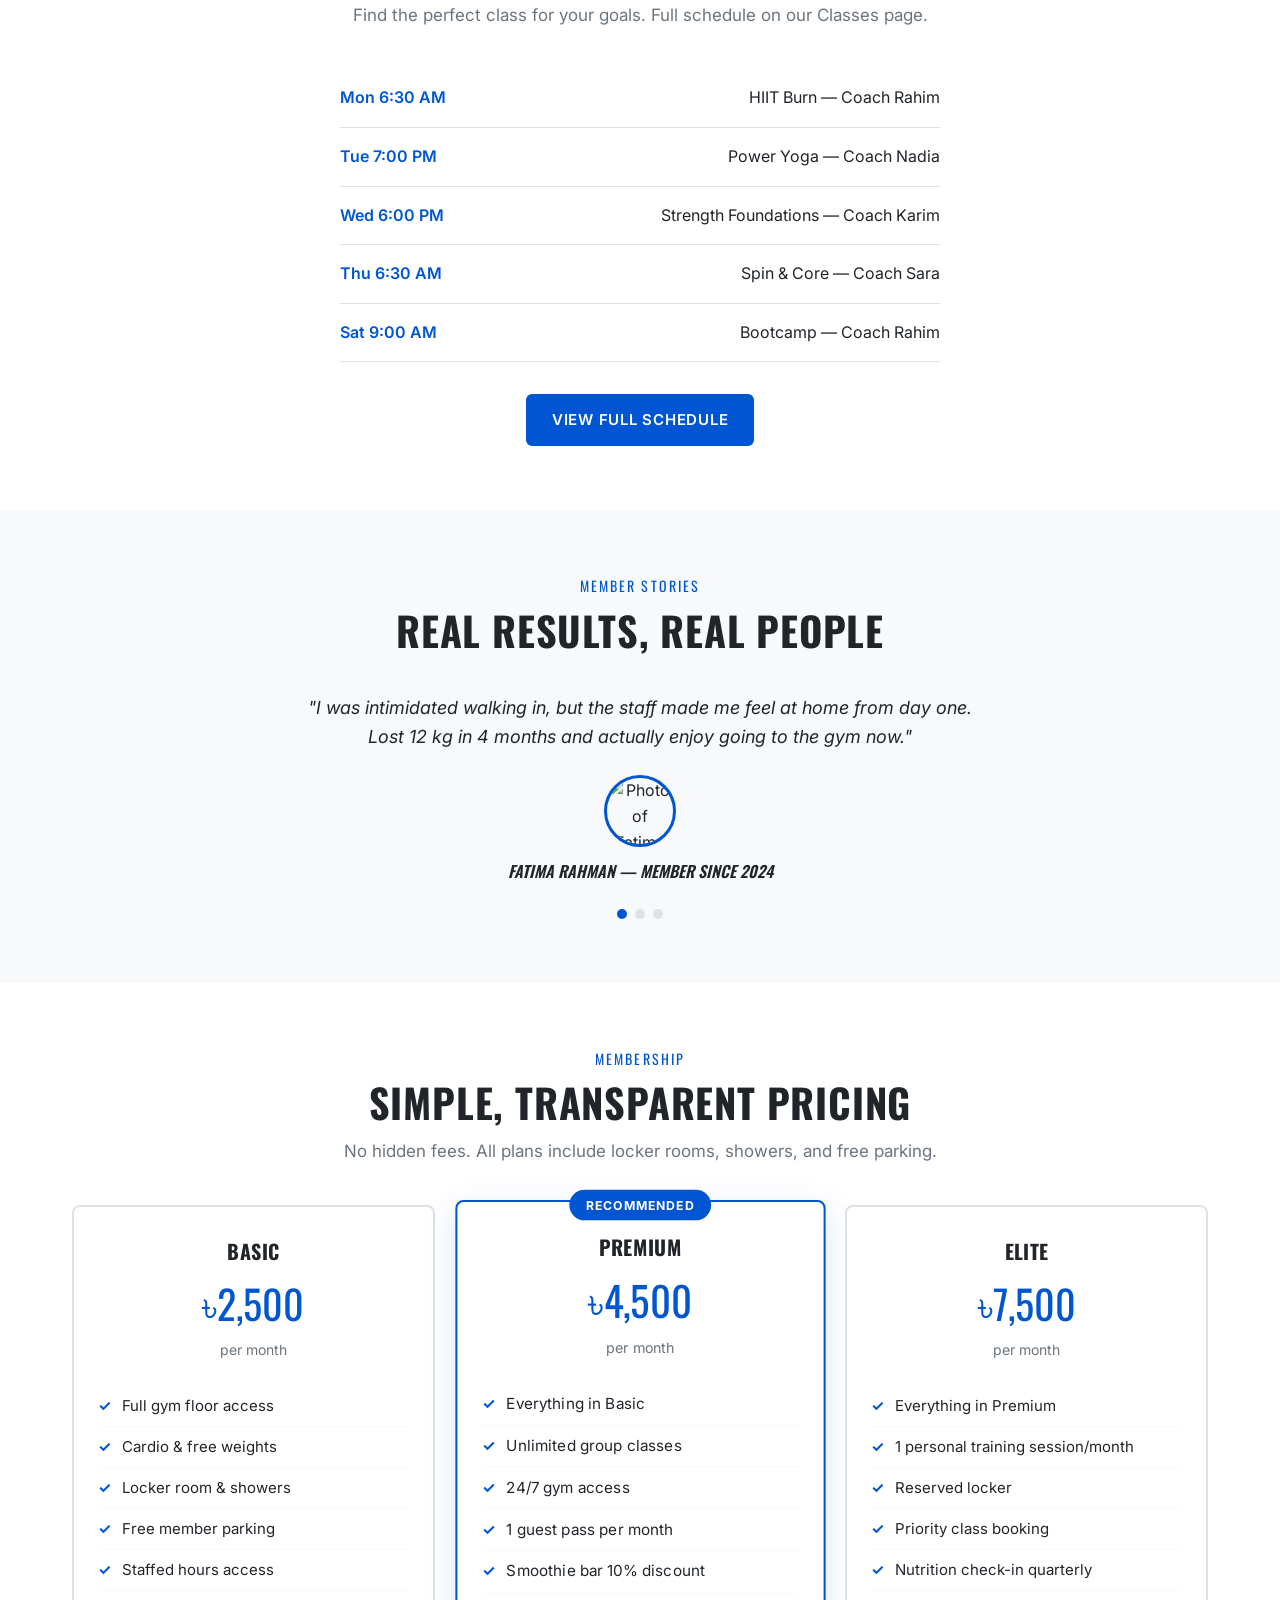
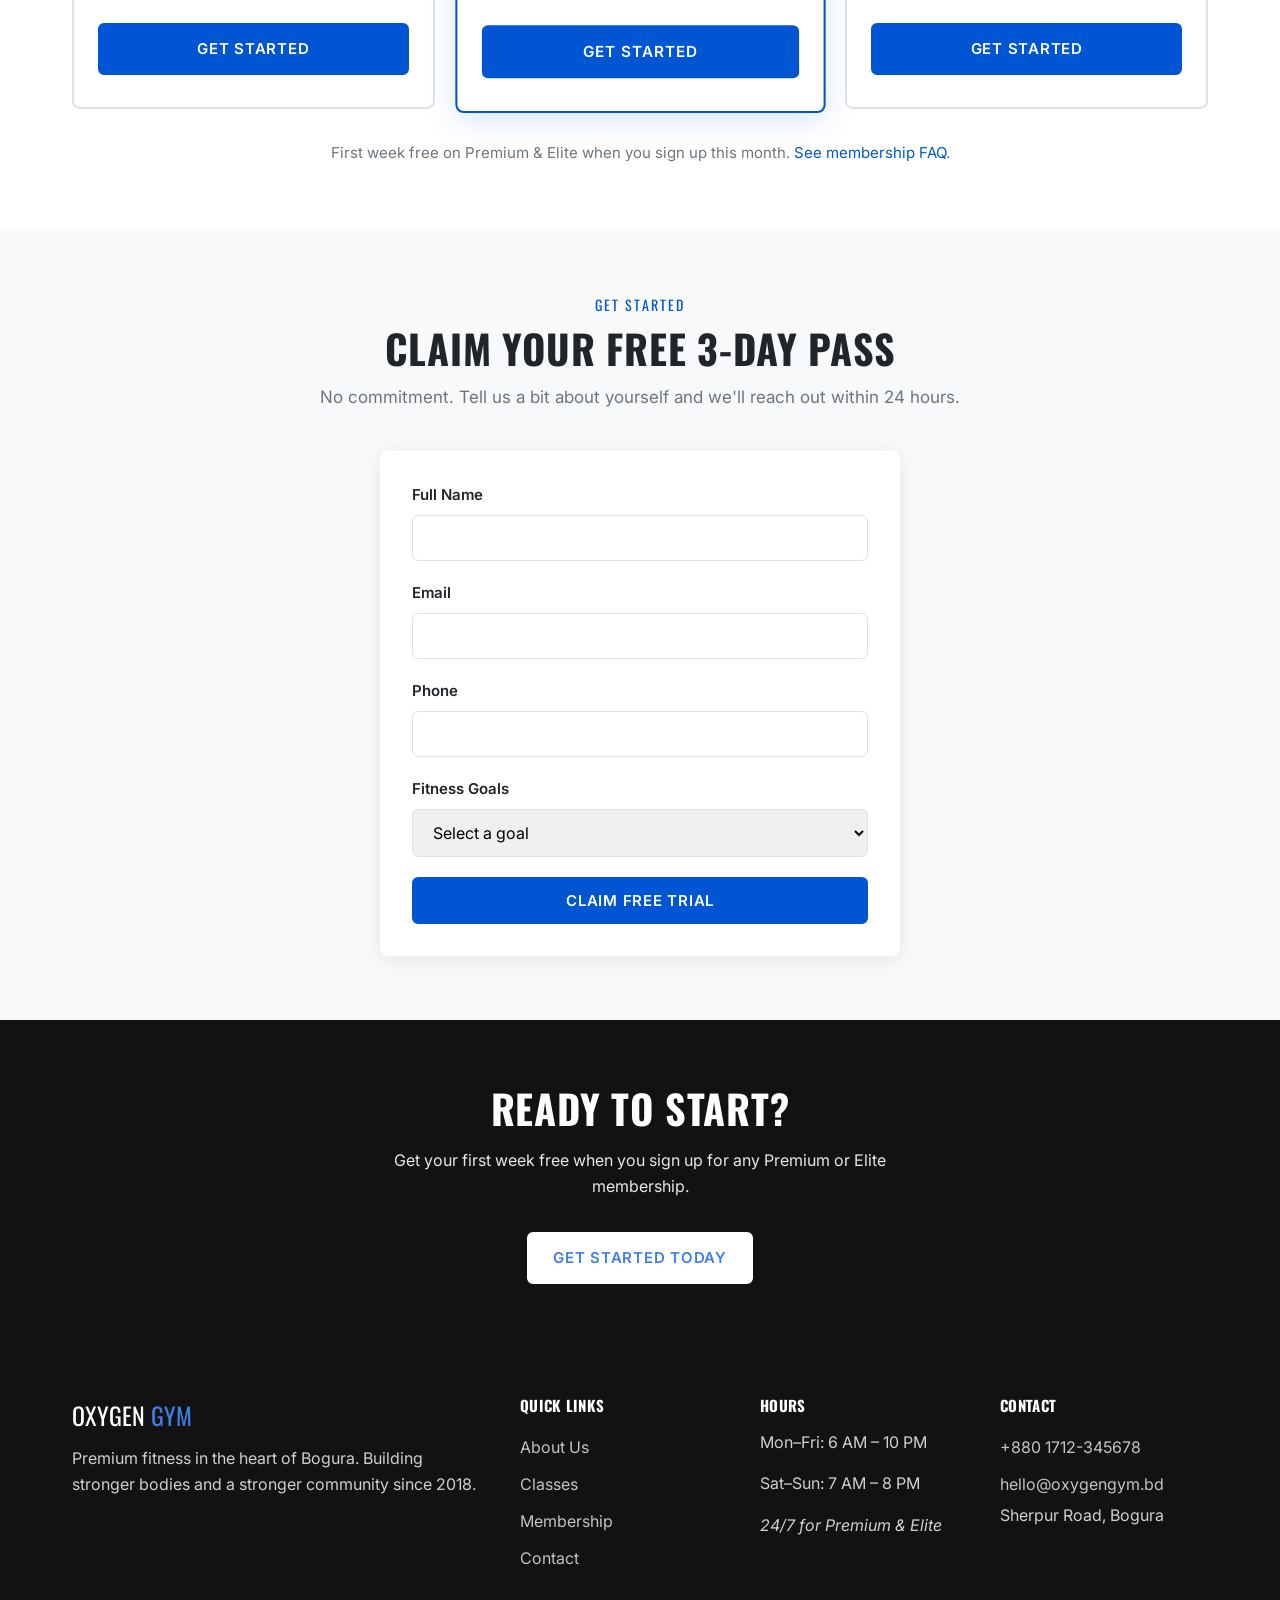
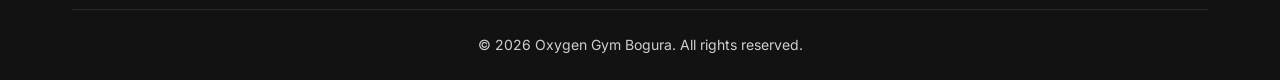
==== commit 77dcb6dd: "The pricing section in the homepage is added" ====
--- a/index.html
+++ b/index.html
@@ -119,9 +119,9 @@
             <p class="value-prop__text">Certified coaches who meet you where you are and help you progress safely.</p>
           </article>
           <article class="value-prop">
-            <div class="value-prop__icon" aria-hidden="true">🅿️</div>
-            <h3 class="value-prop__title">Free Parking</h3>
-            <p class="value-prop__text">Dedicated member parking right outside. No stress, just show up and train.</p>
+            <div class="value-prop__icon" aria-hidden="true">🤝</div>
+            <h3 class="value-prop__title">Welcoming for All Levels</h3>
+            <p class="value-prop__text">First time at a gym? Our team and community make it easy to start — no judgment, just support.</p>
           </article>
         </div>
       </div>
@@ -201,7 +201,60 @@
       </div>
     </section>
 
-    <section id="trial-form" class="section trial-form-section">
+    <section id="pricing" class="section">
+      <div class="container">
+        <div class="section__header">
+          <span class="section__label">Membership</span>
+          <h2>Simple, Transparent Pricing</h2>
+          <p class="section__subtitle">No hidden fees. All plans include locker rooms, showers, and free parking.</p>
+        </div>
+        <div class="pricing-grid">
+          <article class="pricing-card">
+            <h3 class="pricing-card__name">Basic</h3>
+            <p class="pricing-card__price">৳2,500</p>
+            <p class="pricing-card__period">per month</p>
+            <ul class="pricing-card__features">
+              <li>Full gym floor access</li>
+              <li>Cardio &amp; free weights</li>
+              <li>Locker room &amp; showers</li>
+              <li>Free member parking</li>
+              <li>Staffed hours access</li>
+            </ul>
+            <a href="#trial-form" class="btn btn--primary btn--block" data-plan="basic" data-track="pricing_basic">Get Started</a>
+          </article>
+          <article class="pricing-card pricing-card--featured">
+            <span class="pricing-card__badge">Recommended</span>
+            <h3 class="pricing-card__name">Premium</h3>
+            <p class="pricing-card__price">৳4,500</p>
+            <p class="pricing-card__period">per month</p>
+            <ul class="pricing-card__features">
+              <li>Everything in Basic</li>
+              <li>Unlimited group classes</li>
+              <li>24/7 gym access</li>
+              <li>1 guest pass per month</li>
+              <li>Smoothie bar 10% discount</li>
+            </ul>
+            <a href="#trial-form" class="btn btn--primary btn--block" data-plan="premium" data-track="pricing_premium">Get Started</a>
+          </article>
+          <article class="pricing-card">
+            <h3 class="pricing-card__name">Elite</h3>
+            <p class="pricing-card__price">৳7,500</p>
+            <p class="pricing-card__period">per month</p>
+            <ul class="pricing-card__features">
+              <li>Everything in Premium</li>
+              <li>1 personal training session/month</li>
+              <li>Reserved locker</li>
+              <li>Priority class booking</li>
+              <li>Nutrition check-in quarterly</li>
+            </ul>
+            <a href="#trial-form" class="btn btn--primary btn--block" data-plan="elite" data-track="pricing_elite">Get Started</a>
+          </article>
+        </div>
+        <p class="membership-note">First week free on Premium &amp; Elite when you sign up this month. <a href="membership.html">See membership FAQ</a>.</p>
+      </div>
+    </section>
+
+    <section id="trial-form" class="section section--light trial-form-section">
       <div class="container">
         <div class="section__header">
           <span class="section__label">Get Started</span>
@@ -215,6 +268,7 @@
               <label>Don't fill this out: <input name="bot-field"></label>
             </p>
             <input type="hidden" name="source" value="homepage">
+            <input type="hidden" name="plan" id="trial-plan" value="">
             <div class="form-group">
               <label for="trial-name">Full Name</label>
               <input type="text" id="trial-name" name="name" required autocomplete="name">
@@ -292,6 +346,7 @@
     <input type="tel" name="phone">
     <select name="goals"></select>
     <input type="hidden" name="source">
+    <input type="hidden" name="plan">
     <input type="hidden" name="membership-tier">
     <textarea name="message"></textarea>
   </form>
--- a/css/components.css
+++ b/css/components.css
@@ -277,6 +277,14 @@
 @media (min-width: 768px) {
   .pricing-grid {
     grid-template-columns: repeat(3, 1fr);
+    align-items: center;
+  }
+}
+
+@media (max-width: 767px) {
+  .pricing-card--featured {
+    transform: none;
+    order: -1;
   }
 }
 
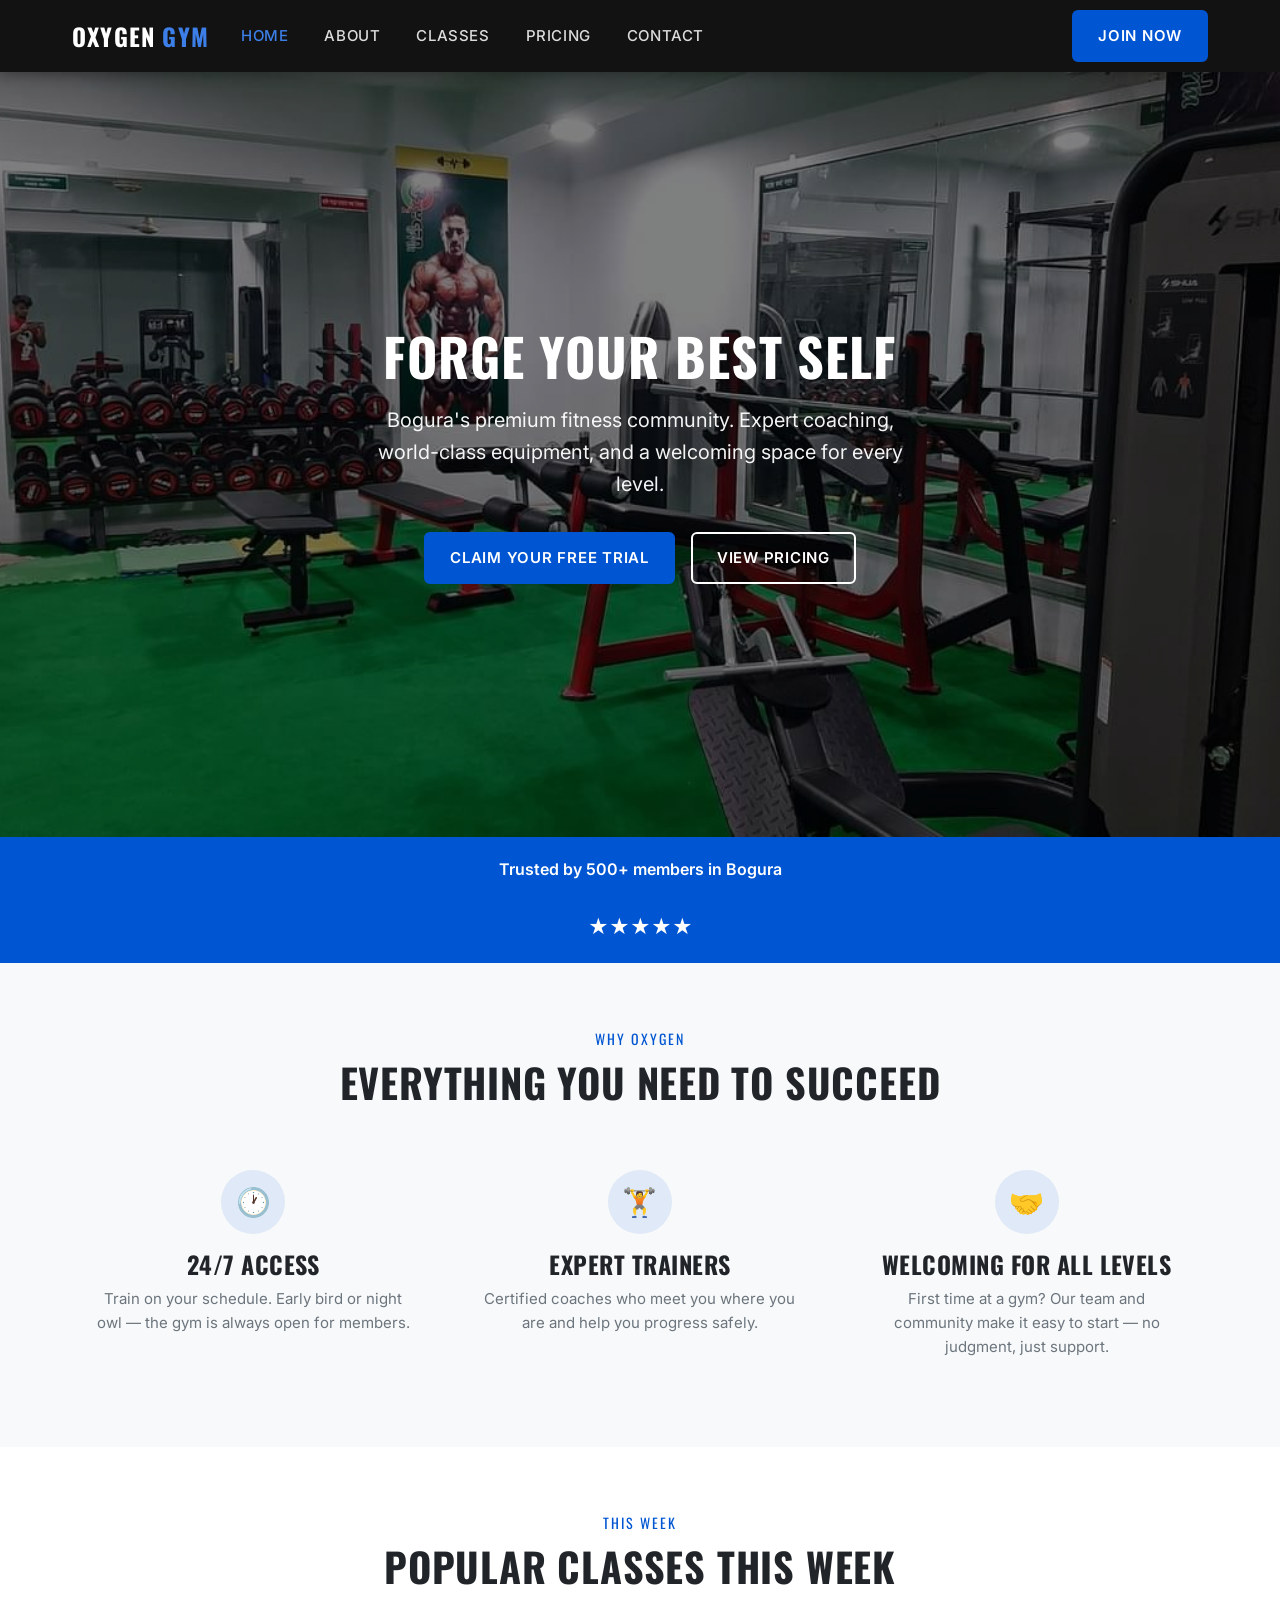
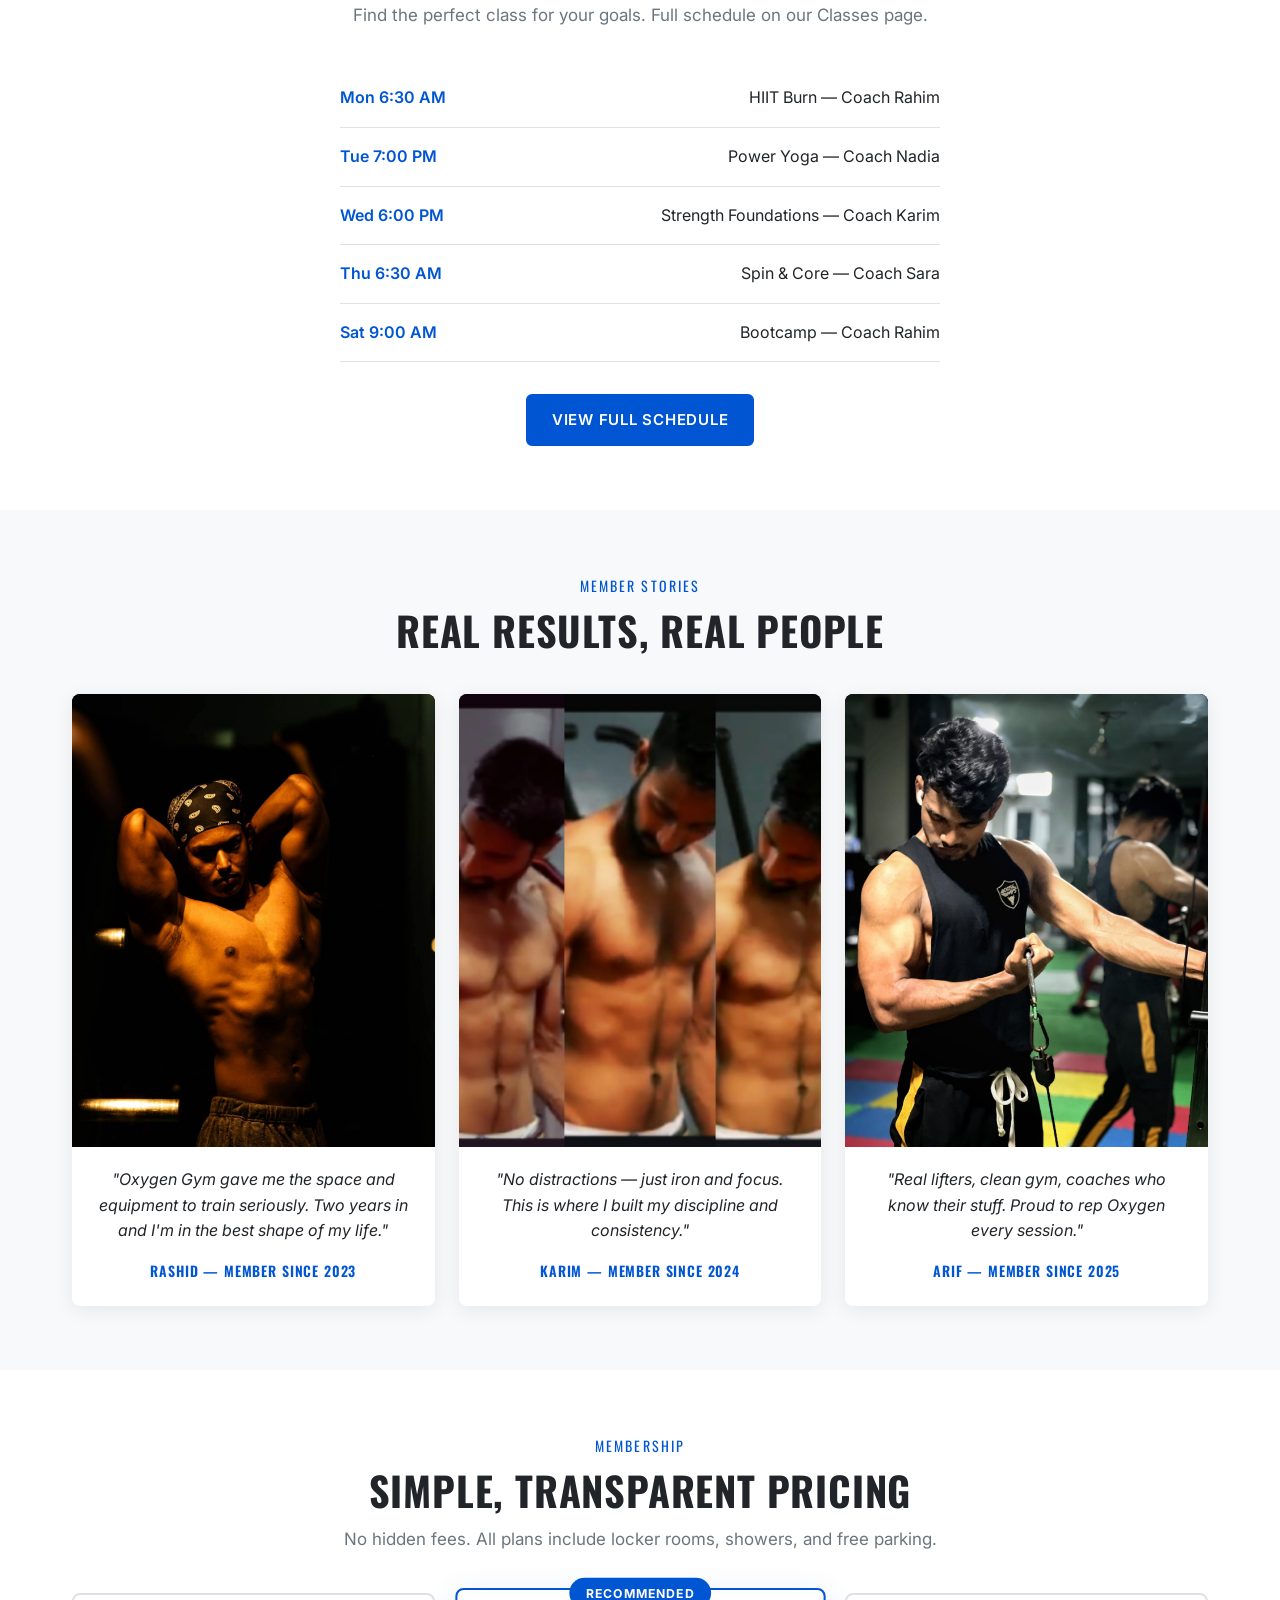
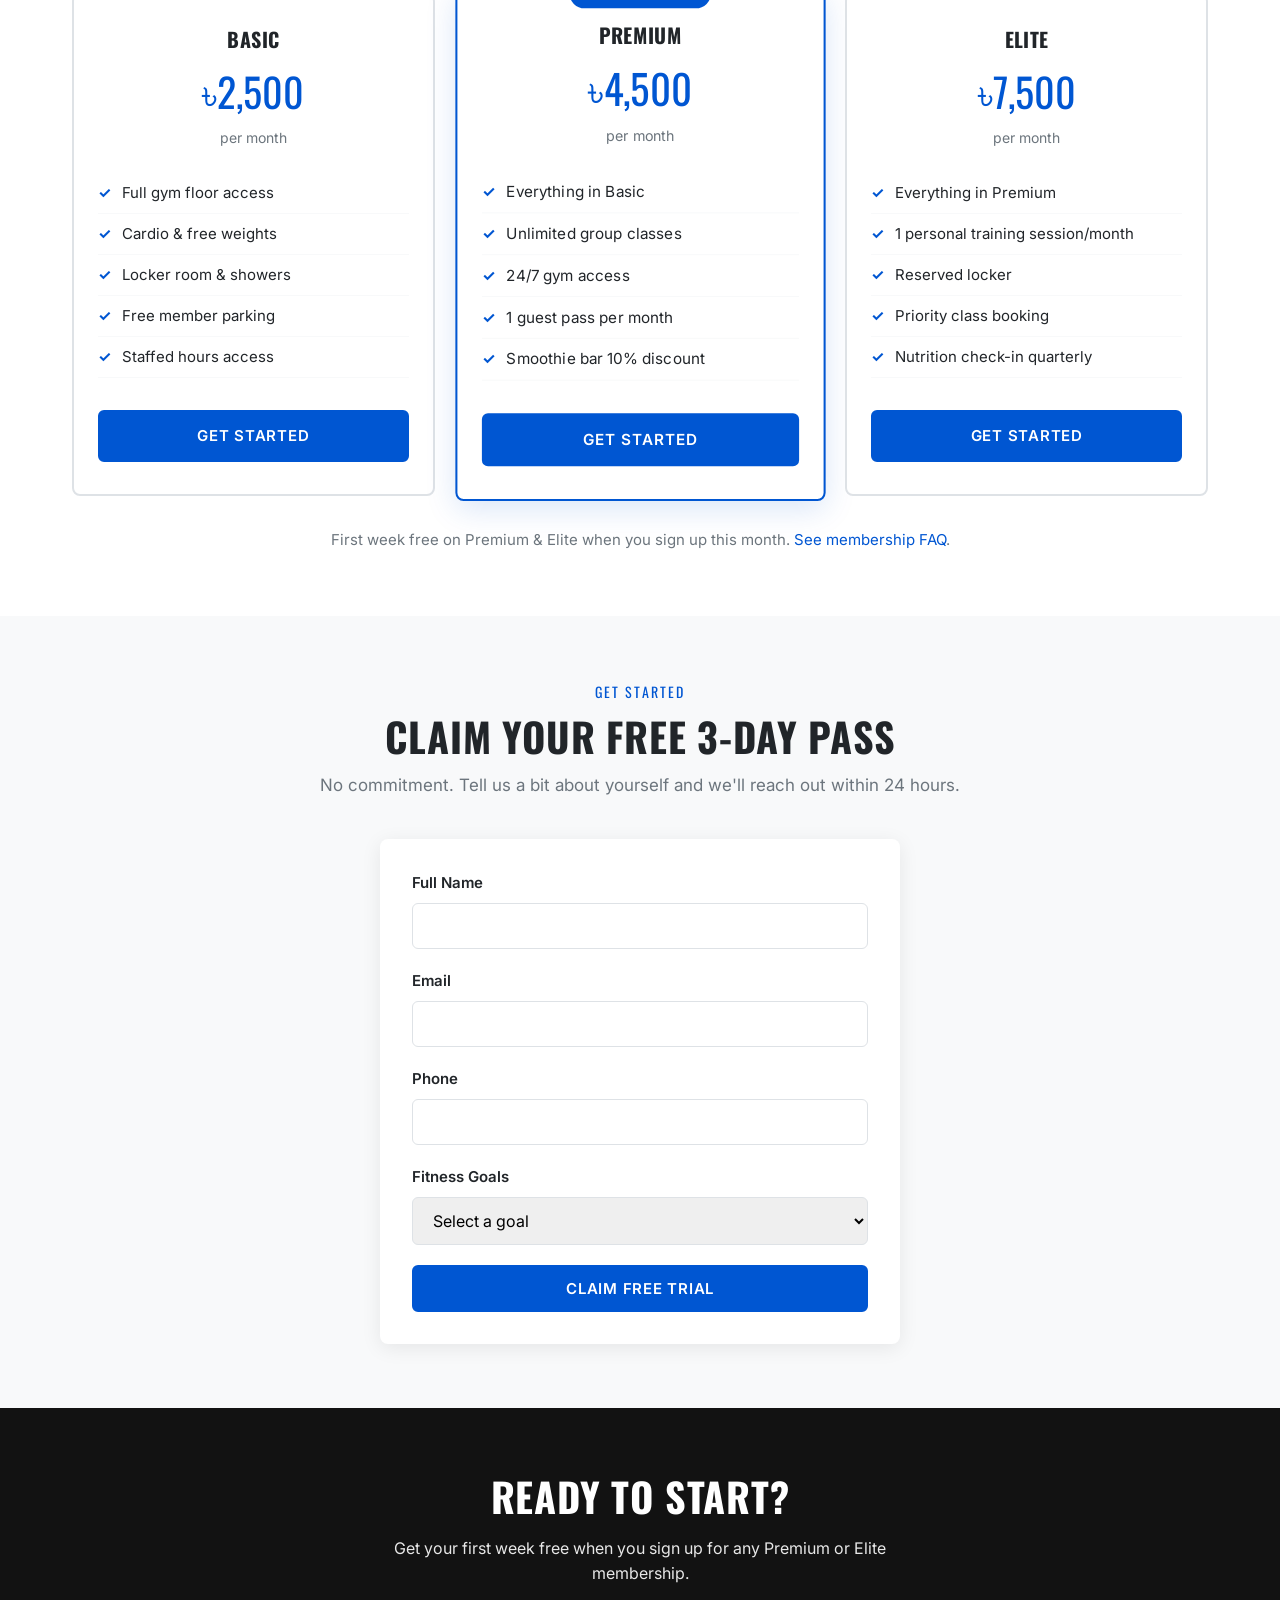
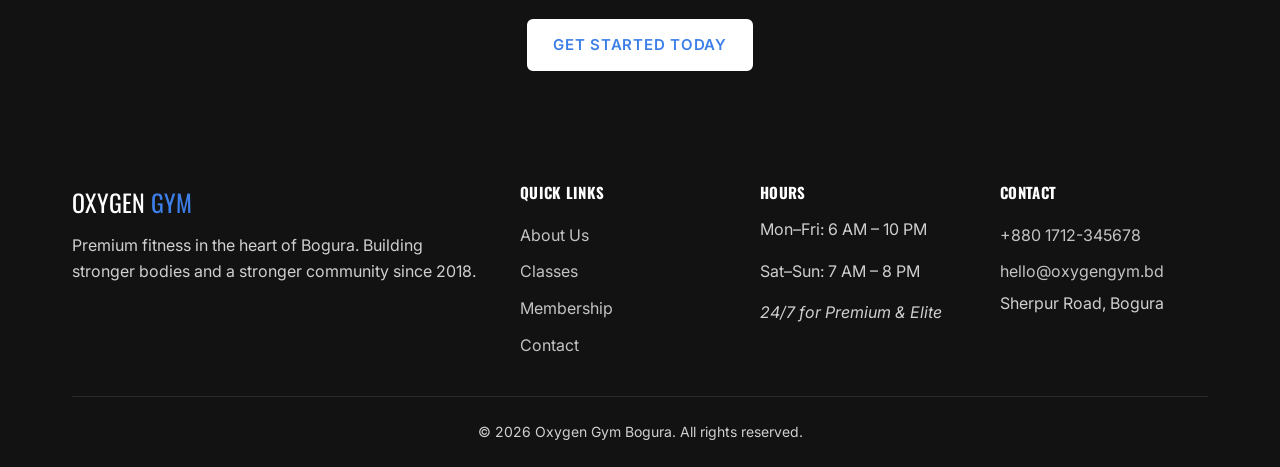
==== commit 25becd22: "Things are fine" ====
--- a/index.html
+++ b/index.html
@@ -82,7 +82,7 @@
 
   <main>
     <section class="hero">
-      <div class="hero__bg" style="background-image: url('https://images.unsplash.com/photo-1534438327276-14e5300c3a48?w=1920&q=80');" role="img" aria-label="Modern gym interior with equipment"></div>
+      <div class="hero__bg" style="background-image: url('assets/images/image.png');" role="img" aria-label="Oxygen Gym facility"></div>
       <div class="hero__overlay" aria-hidden="true"></div>
       <div class="hero__content">
         <h1>Forge Your Best Self</h1>
@@ -168,35 +168,34 @@
           <span class="section__label">Member Stories</span>
           <h2>Real Results, Real People</h2>
         </div>
-        <div class="testimonial-slider" aria-roledescription="carousel">
-          <div class="testimonial-slider__track">
-            <div class="testimonial-slide">
-              <blockquote class="testimonial-slide__quote">"I was intimidated walking in, but the staff made me feel at home from day one. Lost 12 kg in 4 months and actually enjoy going to the gym now."</blockquote>
-              <div class="testimonial-slide__author">
-                <img class="testimonial-slide__avatar" src="https://images.unsplash.com/photo-1494790108377-be9c29b29330?w=150&h=150&fit=crop" alt="Photo of Fatima Rahman" width="72" height="72" loading="lazy">
-                <cite class="testimonial-slide__name">Fatima Rahman — Member since 2024</cite>
-              </div>
-            </div>
-            <div class="testimonial-slide">
-              <blockquote class="testimonial-slide__quote">"Best equipped gym in Bogura. Plenty of racks, platforms, and machines even during peak hours. Parking is easy too."</blockquote>
-              <div class="testimonial-slide__author">
-                <img class="testimonial-slide__avatar" src="https://images.unsplash.com/photo-1507003211169-0a1dd7228f2d?w=150&h=150&fit=crop" alt="Photo of Tanvir Ahmed" width="72" height="72" loading="lazy">
-                <cite class="testimonial-slide__name">Tanvir Ahmed — Member since 2023</cite>
-              </div>
-            </div>
-            <div class="testimonial-slide">
-              <blockquote class="testimonial-slide__quote">"The class schedule fits my life perfectly. HIIT and yoga instructors are top-notch. Booking through the front desk is quick and friendly."</blockquote>
-              <div class="testimonial-slide__author">
-                <img class="testimonial-slide__avatar" src="https://images.unsplash.com/photo-1438761681033-6461ffad8d80?w=150&h=150&fit=crop" alt="Photo of Priya Das" width="72" height="72" loading="lazy">
-                <cite class="testimonial-slide__name">Priya Das — Member since 2025</cite>
-              </div>
-            </div>
-          </div>
-          <div class="testimonial-slider__controls" role="tablist" aria-label="Testimonial slides">
-            <button type="button" class="testimonial-slider__dot is-active" aria-label="Slide 1" aria-selected="true"></button>
-            <button type="button" class="testimonial-slider__dot" aria-label="Slide 2" aria-selected="false"></button>
-            <button type="button" class="testimonial-slider__dot" aria-label="Slide 3" aria-selected="false"></button>
-          </div>
+        <div class="member-stories-grid">
+          <article class="member-story">
+            <figure class="member-story__figure">
+              <img class="member-story__photo" src="assets/images/gym_guy1.jpg" alt="Oxygen Gym member training" width="400" height="500" loading="lazy">
+            </figure>
+            <div class="member-story__content">
+              <blockquote class="member-story__quote">"Oxygen Gym gave me the space and equipment to train seriously. Two years in and I'm in the best shape of my life."</blockquote>
+              <cite class="member-story__name">Rashid — Member since 2023</cite>
+            </div>
+          </article>
+          <article class="member-story">
+            <figure class="member-story__figure">
+              <img class="member-story__photo member-story__photo--center" src="assets/images/gym_guy3.jpg" alt="Oxygen Gym member focused on workout" width="400" height="500" loading="lazy">
+            </figure>
+            <div class="member-story__content">
+              <blockquote class="member-story__quote">"No distractions — just iron and focus. This is where I built my discipline and consistency."</blockquote>
+              <cite class="member-story__name">Karim — Member since 2024</cite>
+            </div>
+          </article>
+          <article class="member-story">
+            <figure class="member-story__figure">
+              <img class="member-story__photo" src="assets/images/gym_guy4.jpg" alt="Oxygen Gym member using cable machine" width="400" height="500" loading="lazy">
+            </figure>
+            <div class="member-story__content">
+              <blockquote class="member-story__quote">"Real lifters, clean gym, coaches who know their stuff. Proud to rep Oxygen every session."</blockquote>
+              <cite class="member-story__name">Arif — Member since 2025</cite>
+            </div>
+          </article>
         </div>
       </div>
     </section>
--- a/css/components.css
+++ b/css/components.css
@@ -625,73 +625,108 @@
   min-width: 80px;
 }
 
-/* Testimonials */
-.testimonial-slider {
-  position: relative;
-  max-width: 700px;
-  margin-inline: auto;
+/* Member stories grid */
+.member-stories-grid {
+  display: grid;
+  gap: 1.5rem;
+}
+
+.member-story {
+  display: flex;
+  flex-direction: column;
+  margin: 0;
+  text-align: center;
+  background: var(--color-bg-white);
+  border-radius: var(--radius-card);
+  box-shadow: var(--shadow-card);
   overflow: hidden;
-}
-
-.testimonial-slider__track {
-  display: flex;
-  transition: transform var(--transition-medium);
-}
-
-.testimonial-slide {
-  min-width: 100%;
-  padding: 0 1rem;
-  text-align: center;
-}
-
-.testimonial-slide__quote {
-  font-size: 1.125rem;
+  transition: box-shadow var(--transition-medium), transform var(--transition-medium);
+}
+
+.member-story:hover {
+  box-shadow: var(--shadow-hover);
+  transform: translateY(-4px);
+}
+
+.member-story__figure {
+  margin: 0;
+  aspect-ratio: 4 / 5;
+  overflow: hidden;
+  background: var(--color-bg-dark);
+  flex-shrink: 0;
+}
+
+.member-story__photo {
+  width: 100%;
+  height: 100%;
+  object-fit: cover;
+  object-position: center 20%;
+  display: block;
+}
+
+/* gym_guy3 is a wide triptych — crop the center panel to match other tiles */
+.member-story__photo--center {
+  object-position: 50% 30%;
+}
+
+.member-story__content {
+  display: flex;
+  flex-direction: column;
+  flex: 1;
+  padding: 1rem 1.25rem 1.25rem;
+  text-align: center;
+}
+
+.member-story__quote {
+  font-size: 0.9375rem;
   font-style: italic;
-  margin-bottom: 1.5rem;
+  line-height: 1.6;
+  margin: 0 0 1rem;
+  padding: 0;
   color: var(--color-text);
 }
 
-.testimonial-slide__author {
-  display: flex;
-  flex-direction: column;
-  align-items: center;
-  gap: 0.75rem;
-}
-
-.testimonial-slide__avatar {
-  width: 72px;
-  height: 72px;
-  border-radius: 50%;
-  object-fit: cover;
-  border: 3px solid var(--color-primary);
-}
-
-.testimonial-slide__name {
+.member-story__name {
+  display: block;
+  margin-top: auto;
   font-family: var(--font-heading);
+  font-size: 0.8125rem;
   font-weight: 600;
-  text-transform: uppercase;
-}
-
-.testimonial-slider__controls {
-  display: flex;
-  justify-content: center;
-  gap: 0.5rem;
-  margin-top: 1.5rem;
-}
-
-.testimonial-slider__dot {
-  width: 10px;
-  height: 10px;
-  border-radius: 50%;
-  border: none;
-  background: var(--color-border);
-  cursor: pointer;
+  font-style: normal;
+  text-transform: uppercase;
+  letter-spacing: 0.06em;
+  color: var(--color-primary);
   padding: 0;
-  min-height: auto;
-}
-
-.testimonial-slider__dot.is-active {
-  background: var(--color-primary);
+}
+
+@media (min-width: 768px) {
+  .member-stories-grid {
+    grid-template-columns: repeat(3, 1fr);
+    gap: 1.25rem;
+    align-items: stretch;
+  }
+
+  .member-story__quote {
+    font-size: 0.9375rem;
+  }
+}
+
+@media (min-width: 1024px) {
+  .member-stories-grid {
+    gap: 1.5rem;
+  }
+
+  .member-story__content {
+    padding: 1.25rem 1.5rem 1.5rem;
+  }
+
+  .member-story__quote {
+    font-size: 1rem;
+  }
+
+  .member-story__name {
+    font-size: 0.875rem;
+  }
 }
 
 /* CTA band */
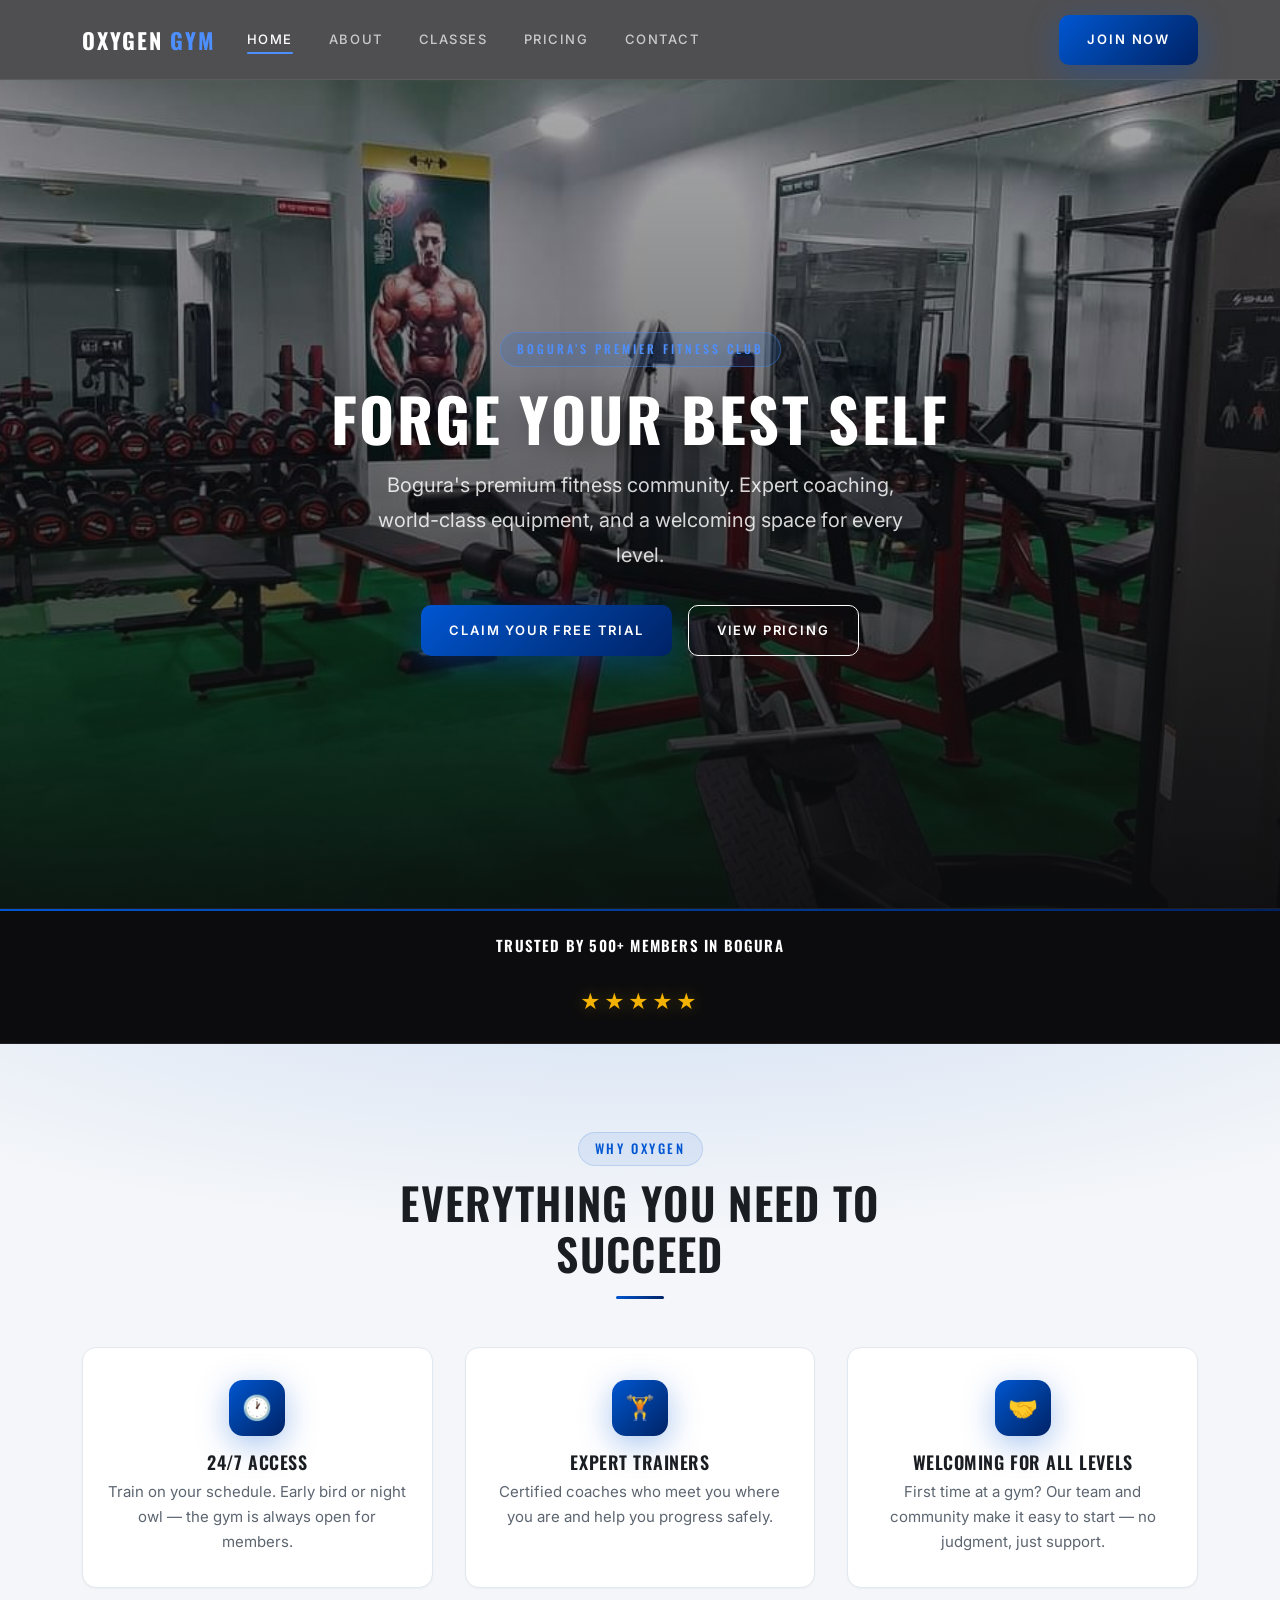
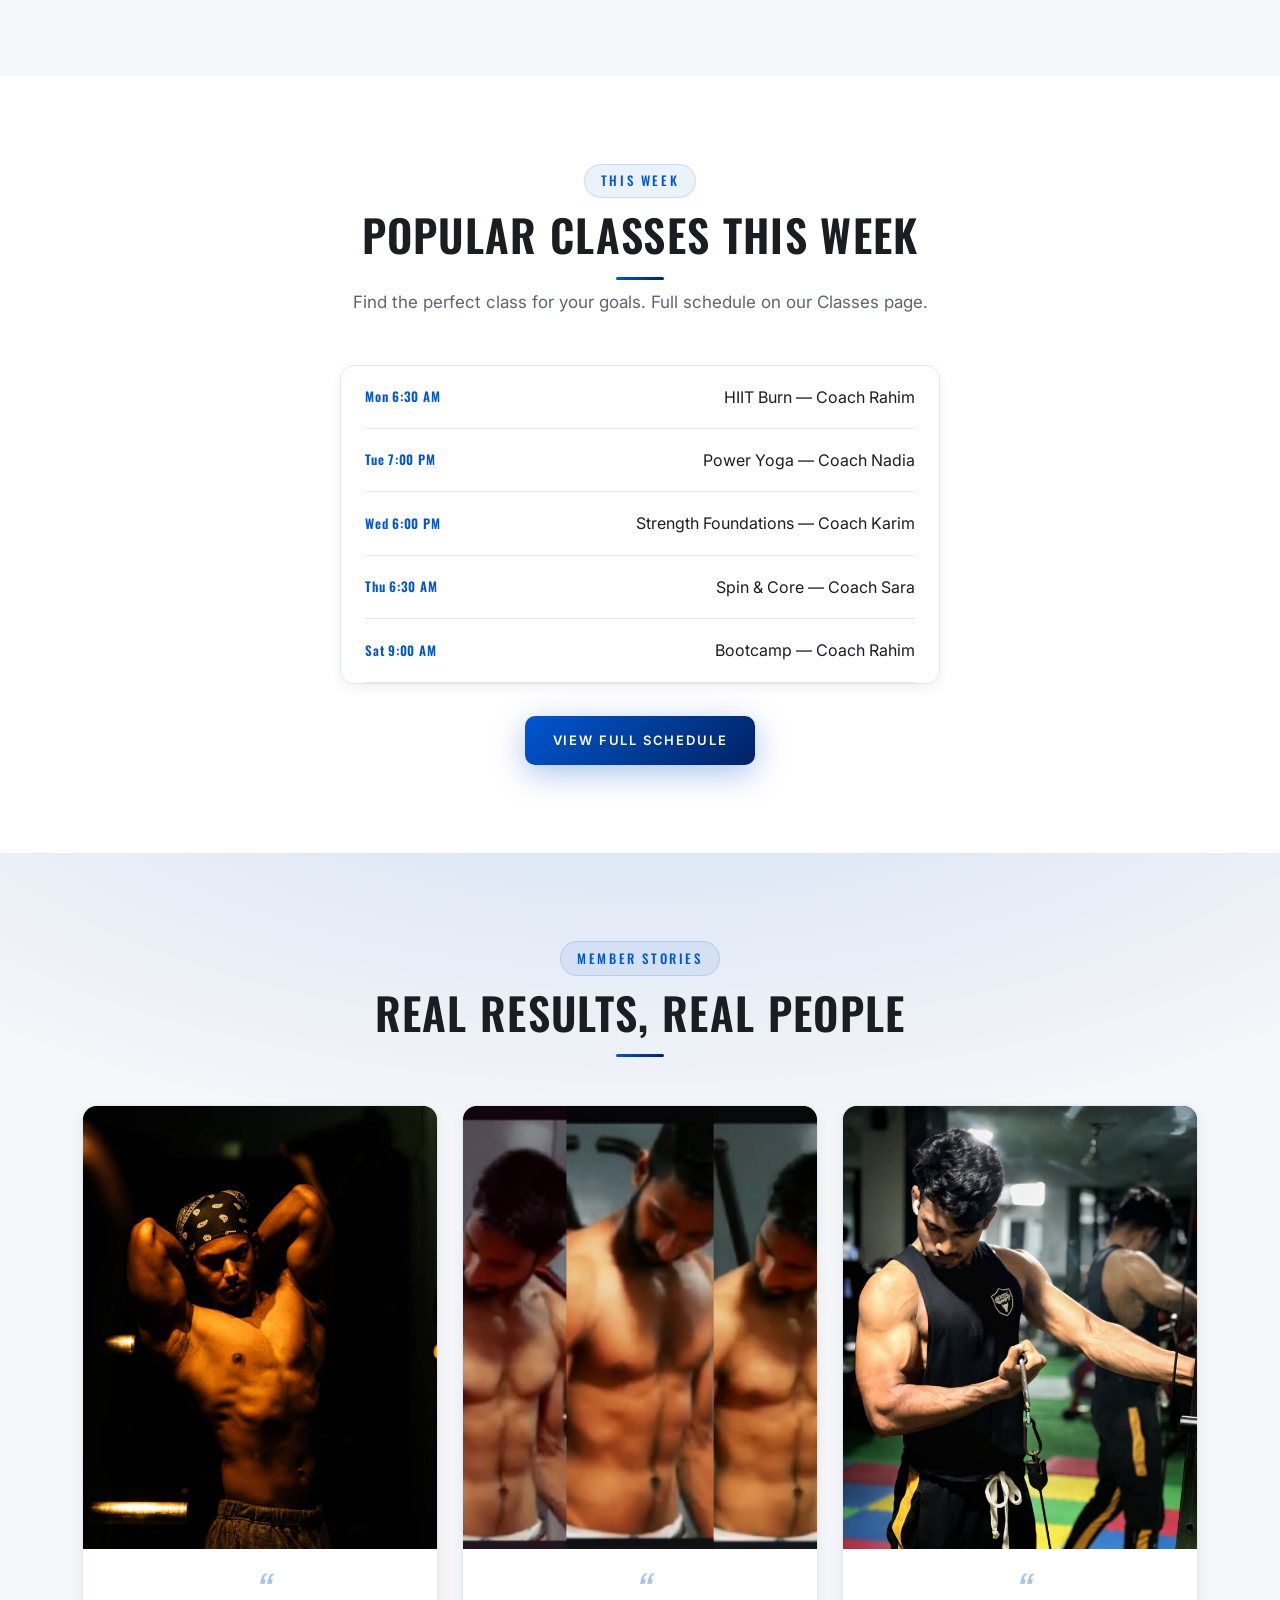
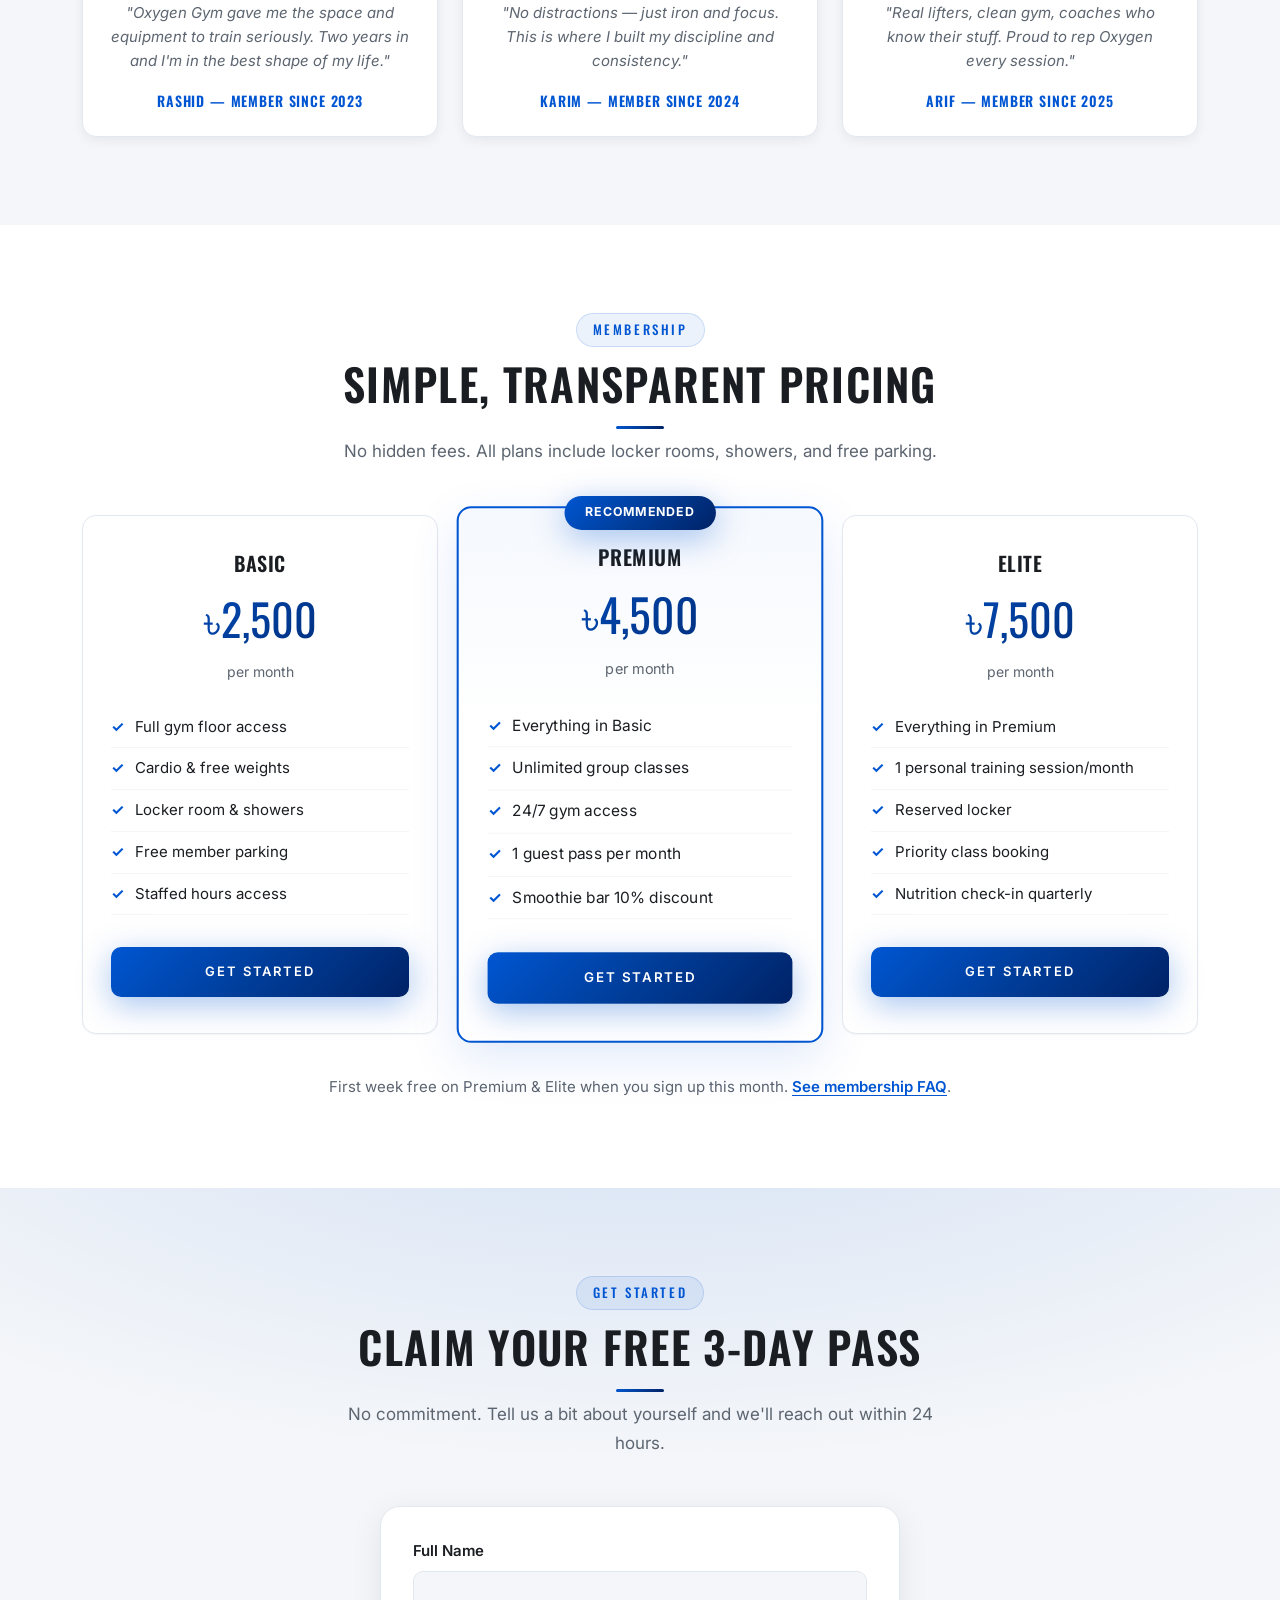
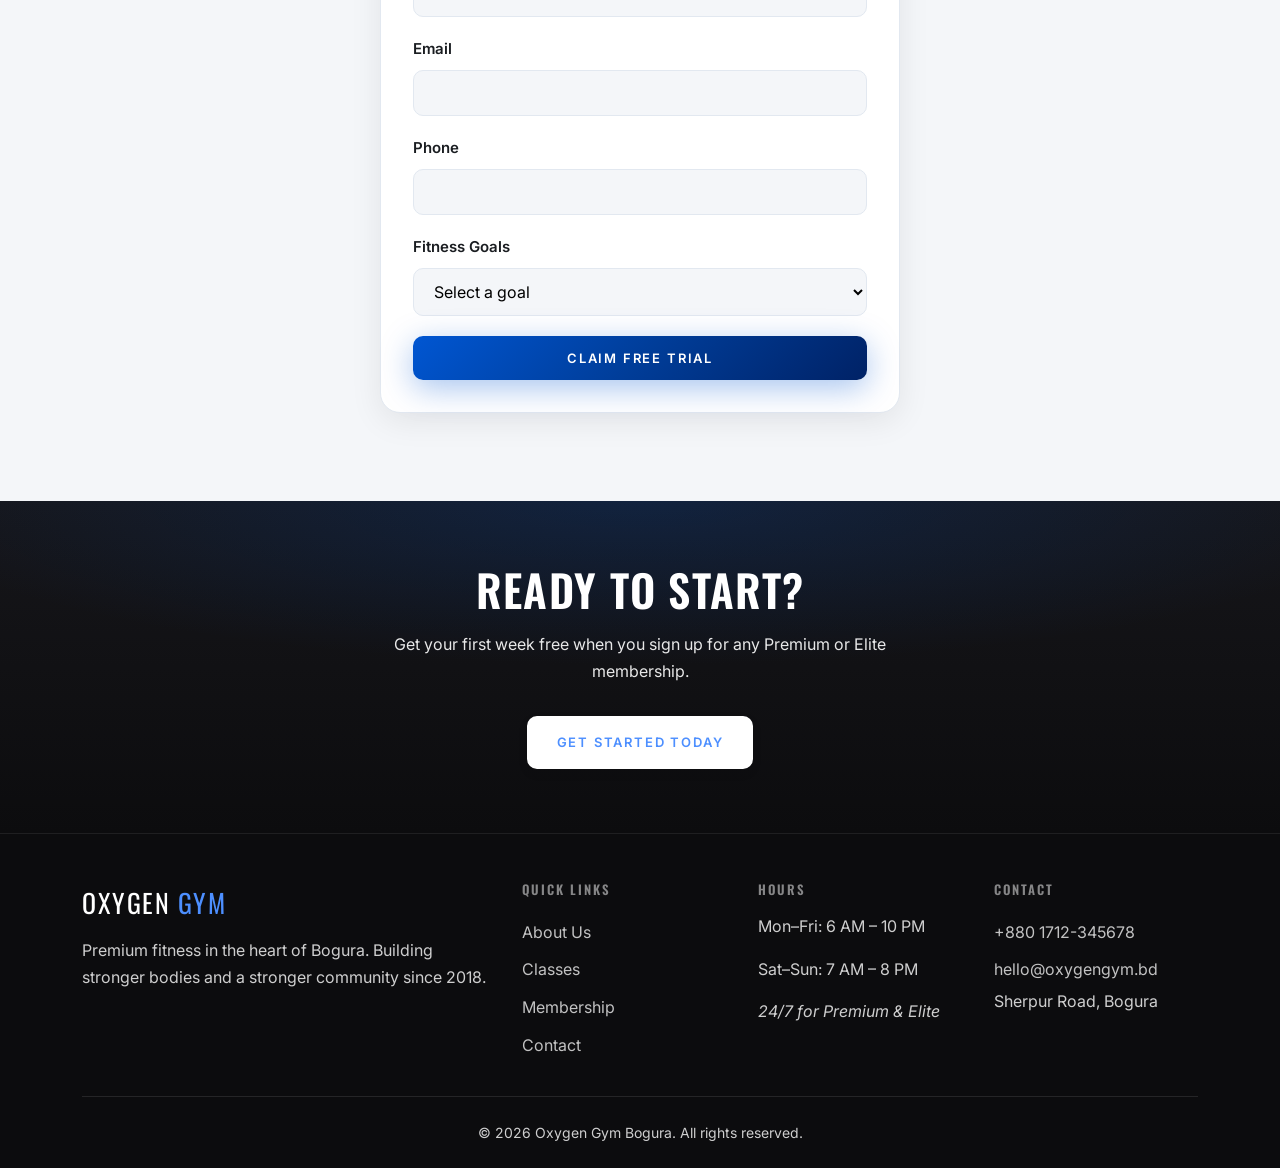
==== commit c4c7bec4: "Frontend UI UX updated" ====
--- a/index.html
+++ b/index.html
@@ -11,11 +11,12 @@
   <meta property="og:image" content="https://images.unsplash.com/photo-1534438327276-14e5300c3a48?w=1200">
   <link rel="preconnect" href="https://fonts.googleapis.com">
   <link rel="preconnect" href="https://fonts.gstatic.com" crossorigin>
-  <link href="https://fonts.googleapis.com/css2?family=Inter:wght@400;500;600;700&family=Oswald:wght@500;600;700&display=swap" rel="stylesheet">
+  <link href="https://fonts.googleapis.com/css2?family=Inter:wght@400;500;600;700&family=Oswald:wght@400;500;600;700&display=swap" rel="stylesheet">
   <link rel="stylesheet" href="css/variables.css">
   <link rel="stylesheet" href="css/base.css">
   <link rel="stylesheet" href="css/components.css">
   <link rel="stylesheet" href="css/pages.css">
+  <link rel="stylesheet" href="css/premium.css">
   <link rel="icon" href="data:image/svg+xml,<svg xmlns='http://www.w3.org/2000/svg' viewBox='0 0 100 100'><text y='.9em' font-size='90'>💪</text></svg>">
   <script type="application/ld+json">
   {
@@ -85,6 +86,7 @@
       <div class="hero__bg" style="background-image: url('assets/images/image.png');" role="img" aria-label="Oxygen Gym facility"></div>
       <div class="hero__overlay" aria-hidden="true"></div>
       <div class="hero__content">
+        <p class="hero__eyebrow">Bogura&rsquo;s Premier Fitness Club</p>
         <h1>Forge Your Best Self</h1>
         <p class="hero__subtitle">Bogura's premium fitness community. Expert coaching, world-class equipment, and a welcoming space for every level.</p>
         <div class="hero__actions">
--- a/css/variables.css
+++ b/css/variables.css
@@ -1,31 +1,54 @@
 :root {
   --color-primary: #0056d2;
-  --color-primary-dark: #0044a8;
-  --color-primary-light: #3d7fe8;
-  --color-bg-dark: #121212;
-  --color-bg-light: #f8f9fa;
+  --color-primary-dark: #003d99;
+  --color-primary-light: #4d8fff;
+  --color-accent: #00c2ff;
+  --color-bg-dark: #0c0c0e;
+  --color-bg-elevated: #16161a;
+  --color-bg-light: #f4f6f9;
   --color-bg-white: #ffffff;
-  --color-text: #212529;
-  --color-text-muted: #6c757d;
+  --color-text: #1a1d21;
+  --color-text-muted: #5c6570;
   --color-text-inverse: #ffffff;
-  --color-border: #dee2e6;
+  --color-border: #e2e8f0;
+  --color-border-subtle: rgba(255, 255, 255, 0.08);
   --color-success: #198754;
 
-  --overlay-hero: rgba(0, 0, 0, 0.5);
+  --gradient-primary: linear-gradient(135deg, #0056d2 0%, #003d99 50%, #002266 100%);
+  --gradient-primary-hover: linear-gradient(135deg, #0066f0 0%, #0044b8 100%);
+  --gradient-hero: linear-gradient(
+    180deg,
+    rgba(12, 12, 14, 0.35) 0%,
+    rgba(12, 12, 14, 0.55) 45%,
+    rgba(12, 12, 14, 0.92) 100%
+  );
+  --gradient-dark: linear-gradient(180deg, #16161a 0%, #0c0c0e 100%);
+  --gradient-mesh: radial-gradient(ellipse 80% 50% at 50% -20%, rgba(0, 86, 210, 0.15), transparent);
+
+  --overlay-hero: rgba(12, 12, 14, 0.45);
 
   --font-heading: "Oswald", sans-serif;
   --font-body: "Inter", sans-serif;
 
-  --radius-btn: 6px;
-  --radius-card: 8px;
-  --shadow-card: 0 4px 20px rgba(0, 0, 0, 0.08);
-  --shadow-hover: 0 8px 30px rgba(0, 86, 210, 0.15);
+  --radius-sm: 6px;
+  --radius-btn: 10px;
+  --radius-card: 14px;
+  --radius-lg: 20px;
+  --radius-full: 9999px;
 
-  --container-max: 1200px;
-  --header-height: 72px;
-  --section-padding: 4rem;
-  --section-padding-mobile: 2.5rem;
+  --shadow-xs: 0 1px 2px rgba(0, 0, 0, 0.04);
+  --shadow-sm: 0 4px 12px rgba(0, 0, 0, 0.06);
+  --shadow-card: 0 8px 32px rgba(0, 0, 0, 0.08);
+  --shadow-hover: 0 16px 48px rgba(0, 86, 210, 0.12);
+  --shadow-glow: 0 8px 32px rgba(0, 86, 210, 0.35);
+  --shadow-header: 0 4px 24px rgba(0, 0, 0, 0.25);
 
-  --transition-fast: 0.2s ease;
-  --transition-medium: 0.3s ease;
+  --container-max: 1180px;
+  --header-height: 80px;
+  --section-padding: 5.5rem;
+  --section-padding-mobile: 3.5rem;
+
+  --transition-fast: 0.2s cubic-bezier(0.22, 1, 0.36, 1);
+  --transition-medium: 0.35s cubic-bezier(0.22, 1, 0.36, 1);
+  --transition-slow: 0.6s cubic-bezier(0.22, 1, 0.36, 1);
 }
--- a/css/base.css
+++ b/css/base.css
@@ -13,10 +13,16 @@
 body {
   font-family: var(--font-body);
   font-size: 1rem;
-  line-height: 1.6;
+  line-height: 1.65;
   color: var(--color-text);
   background-color: var(--color-bg-white);
   -webkit-font-smoothing: antialiased;
+  -moz-osx-font-smoothing: grayscale;
+}
+
+::selection {
+  background: rgba(0, 86, 210, 0.2);
+  color: var(--color-primary-dark);
 }
 
 img {
@@ -44,22 +50,24 @@
 h3,
 h4 {
   font-family: var(--font-heading);
+  font-weight: 600;
+  line-height: 1.15;
+  text-transform: uppercase;
+  letter-spacing: 0.03em;
+}
+
+h1 {
+  font-size: clamp(2.25rem, 5.5vw, 3.75rem);
   font-weight: 700;
-  line-height: 1.2;
-  text-transform: uppercase;
-  letter-spacing: 0.02em;
-}
-
-h1 {
-  font-size: clamp(2rem, 5vw, 3.25rem);
+  letter-spacing: 0.04em;
 }
 
 h2 {
-  font-size: clamp(1.75rem, 4vw, 2.5rem);
+  font-size: clamp(1.875rem, 4vw, 2.75rem);
 }
 
 h3 {
-  font-size: clamp(1.25rem, 3vw, 1.5rem);
+  font-size: clamp(1.2rem, 2.5vw, 1.5rem);
 }
 
 p {
@@ -79,14 +87,16 @@
 
 .section {
   padding-block: var(--section-padding-mobile);
+  position: relative;
 }
 
 .section--light {
   background-color: var(--color-bg-light);
+  background-image: var(--gradient-mesh);
 }
 
 .section--dark {
-  background-color: var(--color-bg-dark);
+  background: var(--gradient-dark);
   color: var(--color-text-inverse);
 }
 
@@ -96,33 +106,53 @@
 
 .section__header {
   text-align: center;
-  max-width: 640px;
+  max-width: 620px;
   margin-inline: auto;
-  margin-bottom: 2.5rem;
+  margin-bottom: 3rem;
 }
 
 .section__label {
-  display: inline-block;
+  display: inline-flex;
+  align-items: center;
+  gap: 0.5rem;
   font-family: var(--font-heading);
-  font-size: 0.875rem;
-  letter-spacing: 0.15em;
+  font-size: 0.8125rem;
+  font-weight: 500;
+  letter-spacing: 0.2em;
   text-transform: uppercase;
   color: var(--color-primary);
-  margin-bottom: 0.5rem;
+  margin-bottom: 0.75rem;
+  padding: 0.35rem 1rem;
+  background: rgba(0, 86, 210, 0.08);
+  border: 1px solid rgba(0, 86, 210, 0.15);
+  border-radius: var(--radius-full);
 }
 
 .section--dark .section__label {
   color: var(--color-primary-light);
+  background: rgba(77, 143, 255, 0.12);
+  border-color: rgba(77, 143, 255, 0.25);
+}
+
+.section__header h2::after {
+  content: "";
+  display: block;
+  width: 48px;
+  height: 3px;
+  margin: 1rem auto 0;
+  background: var(--gradient-primary);
+  border-radius: var(--radius-full);
 }
 
 .section__subtitle {
   color: var(--color-text-muted);
   font-size: 1.0625rem;
-  margin-top: 0.75rem;
+  line-height: 1.7;
+  margin-top: 0.5rem;
 }
 
 .section--dark .section__subtitle {
-  color: rgba(255, 255, 255, 0.75);
+  color: rgba(255, 255, 255, 0.72);
 }
 
 .text-center {
@@ -151,6 +181,18 @@
   gap: 1.5rem;
 }
 
+/* Scroll reveal */
+.reveal {
+  opacity: 0;
+  transform: translateY(28px);
+  transition: opacity var(--transition-slow), transform var(--transition-slow);
+}
+
+.reveal.is-visible {
+  opacity: 1;
+  transform: translateY(0);
+}
+
 @media (min-width: 768px) {
   .section {
     padding-block: var(--section-padding);
@@ -158,10 +200,12 @@
 
   .grid-2 {
     grid-template-columns: repeat(2, 1fr);
+    gap: 2rem;
   }
 
   .grid-3 {
     grid-template-columns: repeat(3, 1fr);
+    gap: 2rem;
   }
 }
 
@@ -172,6 +216,25 @@
 }
 
 :focus-visible {
-  outline: 2px solid var(--color-primary);
-  outline-offset: 2px;
-}
+  outline: 2px solid var(--color-primary-light);
+  outline-offset: 3px;
+}
+
+@media (prefers-reduced-motion: reduce) {
+  html {
+    scroll-behavior: auto;
+  }
+
+  .reveal {
+    opacity: 1;
+    transform: none;
+    transition: none;
+  }
+
+  *,
+  *::before,
+  *::after {
+    animation-duration: 0.01ms !important;
+    transition-duration: 0.01ms !important;
+  }
+}
--- a/css/pages.css
+++ b/css/pages.css
@@ -5,20 +5,30 @@
   margin-inline: auto;
   text-align: center;
   font-size: 1.125rem;
-  line-height: 1.8;
+  line-height: 1.85;
+  color: var(--color-text-muted);
 }
 
+.about-mission strong {
+  color: var(--color-text);
+  font-weight: 600;
+}
 .trial-form-section {
   scroll-margin-top: var(--header-height);
 }
 
 .membership-note {
   text-align: center;
-  margin-top: 2rem;
+  margin-top: 2.5rem;
   color: var(--color-text-muted);
   font-size: 0.9375rem;
 }
 
+.membership-note a {
+  font-weight: 600;
+  text-decoration: underline;
+  text-underline-offset: 3px;
+}
 .class-tags {
   display: flex;
   flex-wrap: wrap;
--- a/css/premium.css
+++ b/css/premium.css
@@ -0,0 +1,544 @@
+/* Premium UI layer — extends components.css */
+
+/* Header — glass + scroll state */
+.site-header {
+  background: rgba(12, 12, 14, 0.72);
+  backdrop-filter: blur(16px);
+  -webkit-backdrop-filter: blur(16px);
+  border-bottom: 1px solid var(--color-border-subtle);
+  box-shadow: none;
+  transition: background var(--transition-medium), box-shadow var(--transition-medium);
+}
+
+.site-header.is-scrolled {
+  background: rgba(12, 12, 14, 0.95);
+  box-shadow: var(--shadow-header);
+}
+
+.site-logo {
+  font-size: 1.375rem;
+  letter-spacing: 0.08em;
+  transition: opacity var(--transition-fast);
+}
+
+.site-logo:hover {
+  opacity: 0.9;
+  color: var(--color-text-inverse);
+}
+
+.site-nav__link {
+  position: relative;
+  font-size: 0.8125rem;
+  letter-spacing: 0.12em;
+  color: rgba(255, 255, 255, 0.7);
+}
+
+.site-nav__link::after {
+  content: "";
+  position: absolute;
+  bottom: 8px;
+  left: 1rem;
+  right: 1rem;
+  height: 2px;
+  background: var(--color-primary-light);
+  transform: scaleX(0);
+  transition: transform var(--transition-fast);
+  border-radius: 1px;
+}
+
+.site-nav__link:hover::after,
+.site-nav__link--active::after {
+  transform: scaleX(1);
+}
+
+.site-nav__link:hover,
+.site-nav__link--active {
+  color: var(--color-text-inverse);
+}
+
+.mobile-nav {
+  background: rgba(12, 12, 14, 0.98);
+  backdrop-filter: blur(20px);
+}
+
+/* Buttons */
+.btn {
+  border-radius: var(--radius-btn);
+  font-size: 0.8125rem;
+  letter-spacing: 0.14em;
+  padding: 0.875rem 1.75rem;
+}
+
+.btn--primary {
+  background: var(--gradient-primary);
+  border: none;
+  box-shadow: var(--shadow-glow);
+}
+
+.btn--primary:hover {
+  background: var(--gradient-primary-hover);
+  box-shadow: 0 12px 40px rgba(0, 86, 210, 0.45);
+  color: var(--color-text-inverse);
+}
+
+.btn--outline {
+  border-width: 1.5px;
+  backdrop-filter: blur(8px);
+}
+
+.btn--outline:hover {
+  border-color: var(--color-text-inverse);
+}
+
+.btn--light {
+  box-shadow: var(--shadow-sm);
+}
+
+.btn--light:hover {
+  box-shadow: var(--shadow-card);
+}
+
+/* Hero */
+.hero {
+  min-height: 92vh;
+  min-height: 92dvh;
+}
+
+.hero__bg {
+  animation: heroKenBurns 24s ease-in-out infinite alternate;
+  transform: scale(1.05);
+}
+
+@keyframes heroKenBurns {
+  from {
+    transform: scale(1.05);
+  }
+  to {
+    transform: scale(1.12);
+  }
+}
+
+.hero__overlay {
+  background: var(--gradient-hero);
+}
+
+.hero__content {
+  animation: heroFadeUp 1s var(--transition-slow) both;
+}
+
+@keyframes heroFadeUp {
+  from {
+    opacity: 0;
+    transform: translateY(24px);
+  }
+  to {
+    opacity: 1;
+    transform: translateY(0);
+  }
+}
+
+.hero__eyebrow {
+  display: inline-block;
+  font-family: var(--font-heading);
+  font-size: 0.75rem;
+  font-weight: 500;
+  letter-spacing: 0.25em;
+  text-transform: uppercase;
+  color: var(--color-primary-light);
+  margin-bottom: 1rem;
+  padding: 0.4rem 1rem;
+  border: 1px solid rgba(77, 143, 255, 0.4);
+  border-radius: var(--radius-full);
+  background: rgba(0, 86, 210, 0.15);
+}
+
+.hero h1 {
+  text-shadow: 0 4px 32px rgba(0, 0, 0, 0.4);
+}
+
+.hero__subtitle {
+  font-size: clamp(1.0625rem, 2.5vw, 1.25rem);
+  line-height: 1.75;
+  color: rgba(255, 255, 255, 0.88);
+  font-weight: 400;
+}
+
+/* Social proof */
+.social-proof {
+  background: var(--color-bg-dark);
+  border-block: 1px solid var(--color-border-subtle);
+  padding: 1.5rem 0;
+  position: relative;
+}
+
+.social-proof::before {
+  content: "";
+  position: absolute;
+  top: 0;
+  left: 0;
+  right: 0;
+  height: 2px;
+  background: var(--gradient-primary);
+}
+
+.social-proof__text {
+  font-family: var(--font-heading);
+  font-size: 0.9375rem;
+  letter-spacing: 0.08em;
+  text-transform: uppercase;
+}
+
+.social-proof__stars {
+  color: #f5b301;
+  letter-spacing: 0.15em;
+  filter: drop-shadow(0 0 8px rgba(245, 179, 1, 0.3));
+}
+
+/* Value props */
+.value-prop {
+  background: var(--color-bg-white);
+  border: 1px solid var(--color-border);
+  border-radius: var(--radius-card);
+  padding: 2rem 1.5rem;
+  box-shadow: var(--shadow-xs);
+  transition: transform var(--transition-medium), box-shadow var(--transition-medium),
+    border-color var(--transition-medium);
+}
+
+.value-prop:hover {
+  transform: translateY(-6px);
+  box-shadow: var(--shadow-card);
+  border-color: rgba(0, 86, 210, 0.2);
+}
+
+.value-prop__icon {
+  width: 56px;
+  height: 56px;
+  background: var(--gradient-primary);
+  border-radius: var(--radius-card);
+  font-size: 1.5rem;
+  box-shadow: var(--shadow-glow);
+}
+
+.value-prop__title {
+  font-size: 1.125rem;
+}
+
+.value-prop__text {
+  font-size: 0.9375rem;
+  line-height: 1.65;
+}
+
+/* Schedule preview */
+.schedule-preview {
+  background: var(--color-bg-white);
+  border: 1px solid var(--color-border);
+  border-radius: var(--radius-card);
+  padding: 0 1.5rem;
+  box-shadow: var(--shadow-sm);
+}
+
+.schedule-preview__item {
+  padding: 1.125rem 0;
+}
+
+.schedule-preview__day {
+  font-family: var(--font-heading);
+  font-size: 0.8125rem;
+  letter-spacing: 0.06em;
+}
+
+/* Member stories */
+.member-story {
+  border: 1px solid var(--color-border);
+  border-radius: var(--radius-card);
+  box-shadow: var(--shadow-sm);
+}
+
+.member-story:hover {
+  box-shadow: var(--shadow-hover);
+  border-color: rgba(0, 86, 210, 0.15);
+}
+
+.member-story__figure {
+  border-radius: var(--radius-card) var(--radius-card) 0 0;
+  overflow: hidden;
+}
+
+.member-story__photo {
+  transition: transform var(--transition-slow);
+}
+
+.member-story:hover .member-story__photo {
+  transform: scale(1.04);
+}
+
+.member-story__quote {
+  font-size: 0.9375rem;
+  color: var(--color-text-muted);
+}
+
+.member-story__quote::before {
+  content: "\201C";
+  display: block;
+  font-family: var(--font-heading);
+  font-size: 2.5rem;
+  line-height: 1;
+  color: var(--color-primary);
+  opacity: 0.35;
+  margin-bottom: -0.5rem;
+}
+
+/* Pricing */
+.pricing-card {
+  border-radius: var(--radius-card);
+  border: 1px solid var(--color-border);
+  padding: 2.25rem 1.75rem;
+  box-shadow: var(--shadow-xs);
+  transition: transform var(--transition-medium), box-shadow var(--transition-medium);
+}
+
+.pricing-card:hover {
+  transform: translateY(-4px);
+  box-shadow: var(--shadow-card);
+}
+
+.pricing-card--featured {
+  border: 2px solid var(--color-primary);
+  background: linear-gradient(180deg, rgba(0, 86, 210, 0.04) 0%, var(--color-bg-white) 40%);
+  box-shadow: var(--shadow-hover);
+  transform: scale(1.03);
+}
+
+.pricing-card--featured:hover {
+  transform: scale(1.03) translateY(-4px);
+}
+
+.pricing-card__badge {
+  background: var(--gradient-primary);
+  box-shadow: var(--shadow-glow);
+  padding: 0.4rem 1.25rem;
+}
+
+.pricing-card__price {
+  font-size: 2.75rem;
+  background: var(--gradient-primary);
+  -webkit-background-clip: text;
+  -webkit-text-fill-color: transparent;
+  background-clip: text;
+}
+
+/* Forms */
+.form-card {
+  border: 1px solid var(--color-border);
+  border-radius: var(--radius-lg);
+  box-shadow: var(--shadow-card);
+}
+
+.form-group input,
+.form-group select,
+.form-group textarea {
+  border-radius: var(--radius-btn);
+  border-color: var(--color-border);
+  background: var(--color-bg-light);
+  transition: border-color var(--transition-fast), box-shadow var(--transition-fast),
+    background var(--transition-fast);
+}
+
+.form-group input:focus,
+.form-group select:focus,
+.form-group textarea:focus {
+  background: var(--color-bg-white);
+  box-shadow: 0 0 0 4px rgba(0, 86, 210, 0.12);
+}
+
+/* Page hero (inner pages) */
+.page-hero {
+  padding: 4.5rem 0;
+  background: var(--gradient-dark);
+  position: relative;
+  overflow: hidden;
+}
+
+.page-hero::before {
+  content: "";
+  position: absolute;
+  inset: 0;
+  background: var(--gradient-mesh);
+  pointer-events: none;
+}
+
+.page-hero .container {
+  position: relative;
+  z-index: 1;
+}
+
+.page-hero h1 {
+  text-shadow: 0 2px 20px rgba(0, 0, 0, 0.3);
+}
+
+/* Cards (trainers) */
+.card {
+  border: 1px solid var(--color-border);
+  border-radius: var(--radius-card);
+}
+
+.card__image {
+  transition: transform var(--transition-slow);
+}
+
+.card:hover .card__image {
+  transform: scale(1.05);
+}
+
+.card__body {
+  padding: 1.75rem;
+}
+
+/* Accordion */
+.accordion__item {
+  background: var(--color-bg-white);
+  border: 1px solid var(--color-border) !important;
+  border-radius: var(--radius-btn);
+  margin-bottom: 0.75rem;
+  overflow: hidden;
+}
+
+.accordion__item:first-child {
+  border-top: 1px solid var(--color-border) !important;
+}
+
+.accordion__trigger {
+  padding: 1.25rem 1.5rem;
+  transition: background var(--transition-fast);
+}
+
+.accordion__trigger:hover {
+  background: var(--color-bg-light);
+}
+
+.accordion__panel {
+  padding: 0 1.5rem 1.25rem;
+}
+
+.accordion__meta span {
+  border-radius: var(--radius-full);
+  font-size: 0.75rem;
+  letter-spacing: 0.04em;
+}
+
+/* Schedule table */
+.schedule-table {
+  border-radius: var(--radius-card);
+  overflow: hidden;
+  box-shadow: var(--shadow-sm);
+  border: 1px solid var(--color-border);
+}
+
+.schedule-table th {
+  background: var(--gradient-dark);
+}
+
+/* CTA band */
+.cta-band {
+  position: relative;
+  overflow: hidden;
+}
+
+.cta-band::before {
+  content: "";
+  position: absolute;
+  top: -50%;
+  left: 50%;
+  transform: translateX(-50%);
+  width: 120%;
+  height: 100%;
+  background: radial-gradient(ellipse, rgba(0, 86, 210, 0.2) 0%, transparent 70%);
+  pointer-events: none;
+}
+
+.cta-band .container {
+  position: relative;
+  z-index: 1;
+}
+
+/* Footer */
+.site-footer {
+  background: var(--color-bg-dark);
+  border-top: 1px solid var(--color-border-subtle);
+}
+
+.site-footer__brand {
+  font-size: 1.625rem;
+  letter-spacing: 0.06em;
+}
+
+.site-footer h4 {
+  font-size: 0.8125rem;
+  letter-spacing: 0.15em;
+  color: rgba(255, 255, 255, 0.5);
+}
+
+/* Gallery */
+.gallery-grid__item {
+  border-radius: var(--radius-card);
+  box-shadow: var(--shadow-sm);
+}
+
+/* Contact */
+.hours-grid__block {
+  border: 1px solid var(--color-border);
+  box-shadow: var(--shadow-xs);
+  transition: box-shadow var(--transition-fast);
+}
+
+.hours-grid__block:hover {
+  box-shadow: var(--shadow-sm);
+}
+
+.map-embed {
+  box-shadow: var(--shadow-card);
+  border: 1px solid var(--color-border);
+}
+
+/* Stagger children in grids when revealed */
+.reveal .grid-3 > *:nth-child(1) {
+  transition-delay: 0.05s;
+}
+.reveal .grid-3 > *:nth-child(2) {
+  transition-delay: 0.12s;
+}
+.reveal .grid-3 > *:nth-child(3) {
+  transition-delay: 0.19s;
+}
+
+.reveal .member-stories-grid > *:nth-child(1) {
+  transition-delay: 0.05s;
+}
+.reveal .member-stories-grid > *:nth-child(2) {
+  transition-delay: 0.12s;
+}
+.reveal .member-stories-grid > *:nth-child(3) {
+  transition-delay: 0.19s;
+}
+
+.reveal .pricing-grid > *:nth-child(1) {
+  transition-delay: 0.05s;
+}
+.reveal .pricing-grid > *:nth-child(2) {
+  transition-delay: 0.12s;
+}
+.reveal .pricing-grid > *:nth-child(3) {
+  transition-delay: 0.19s;
+}
+
+@media (prefers-reduced-motion: reduce) {
+  .hero__bg {
+    animation: none;
+    transform: none;
+  }
+
+  .hero__content {
+    animation: none;
+  }
+}
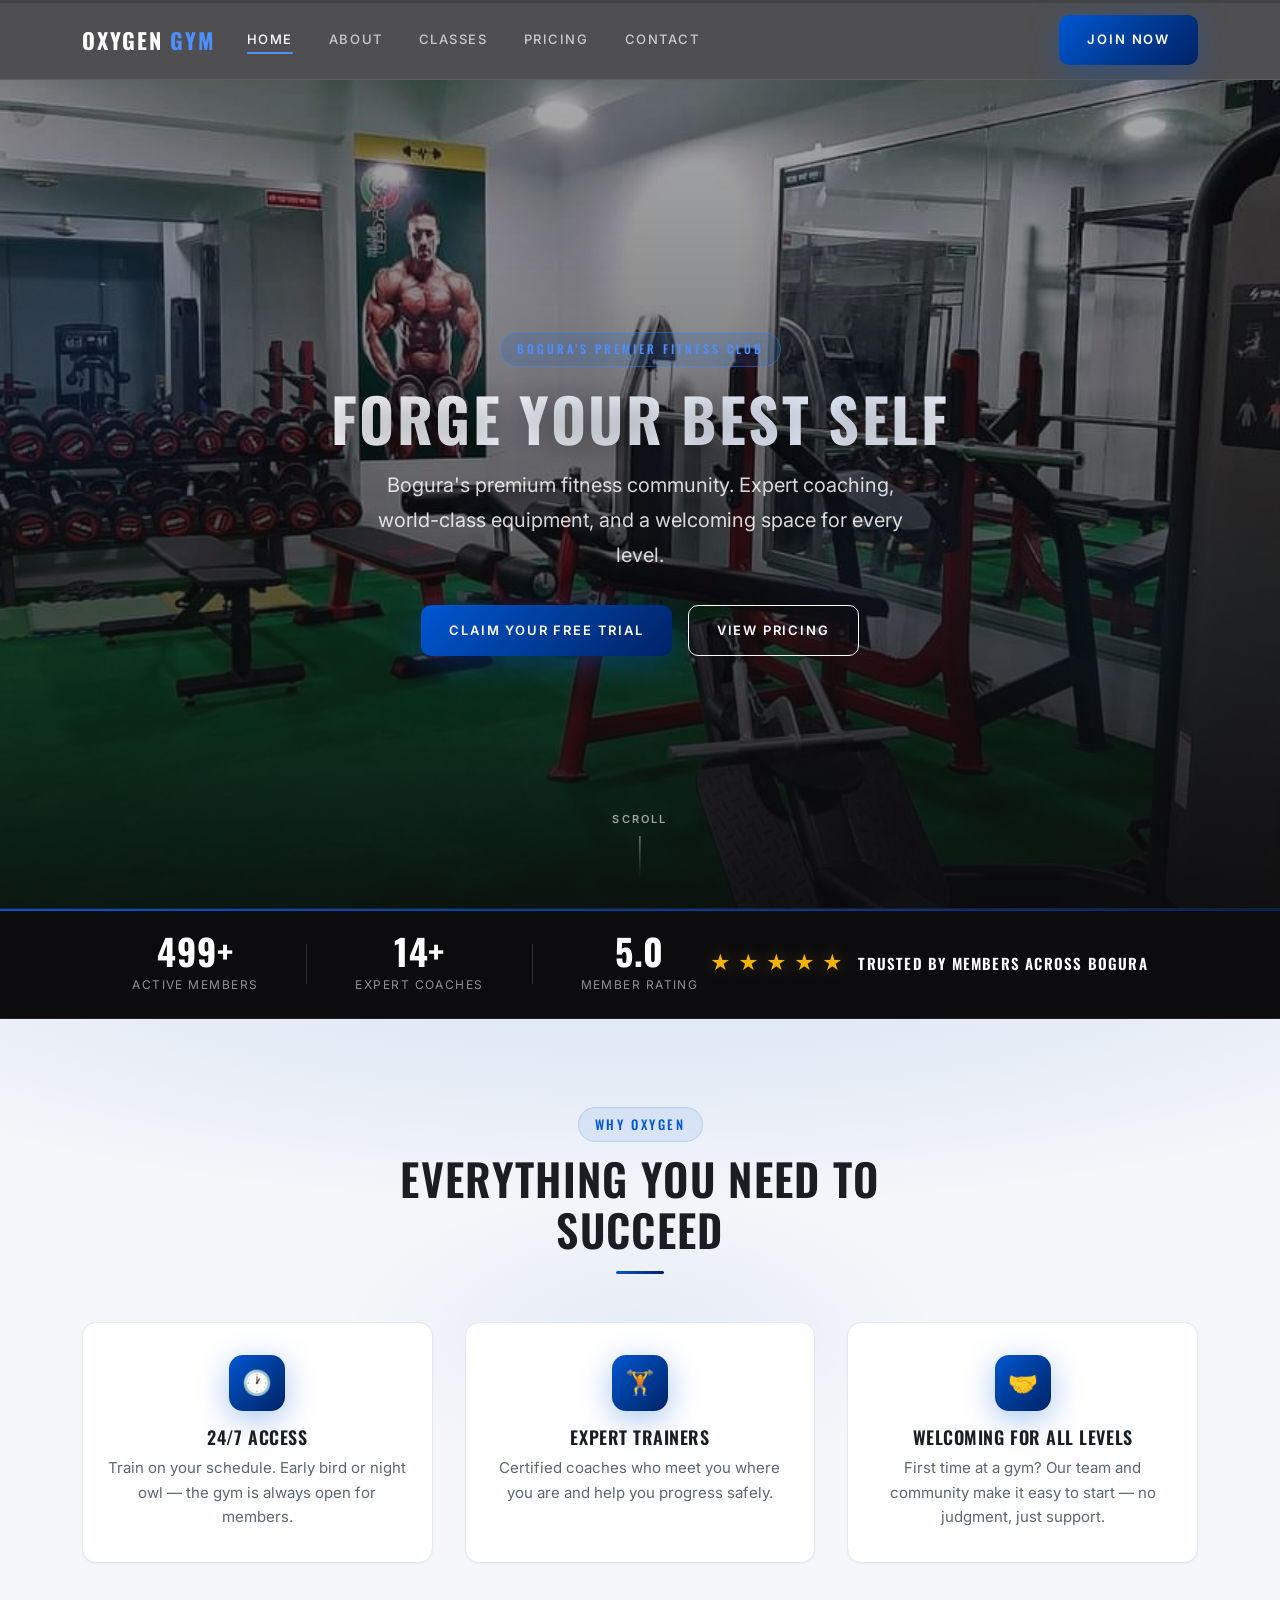
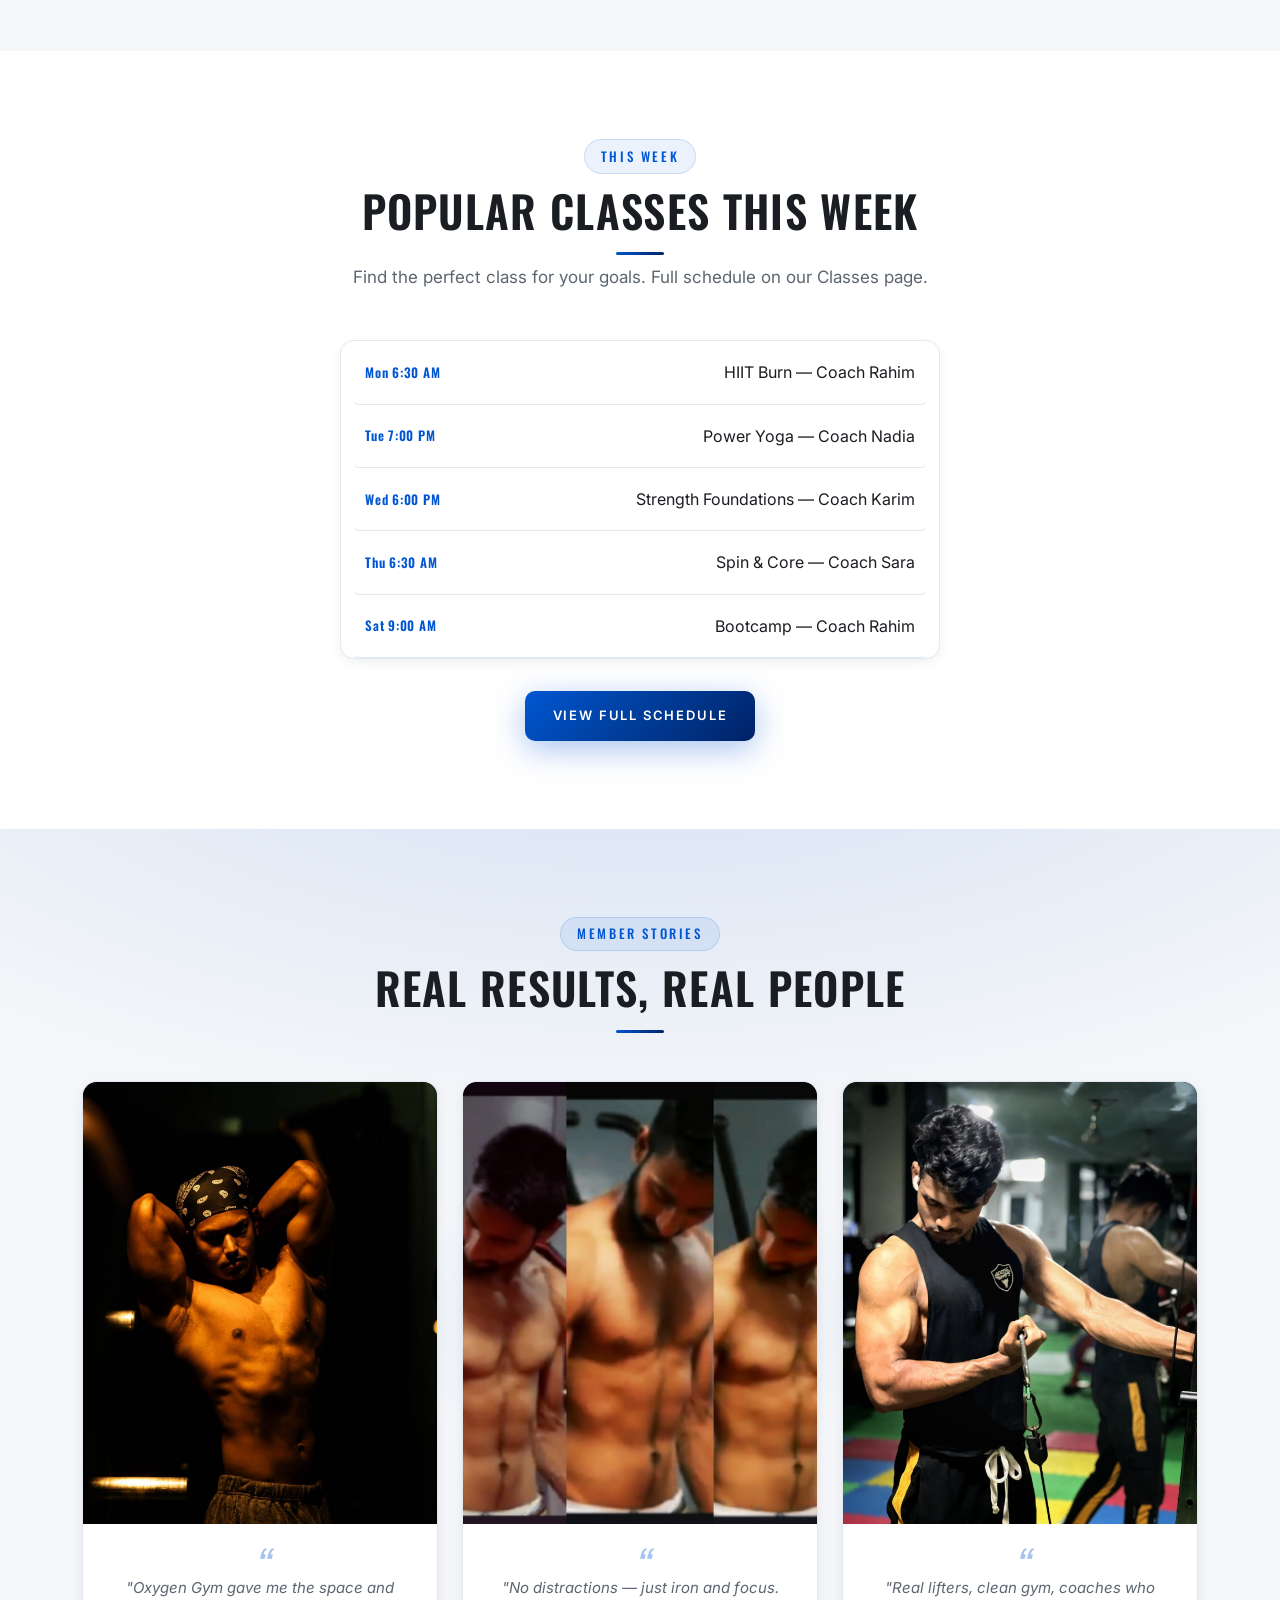
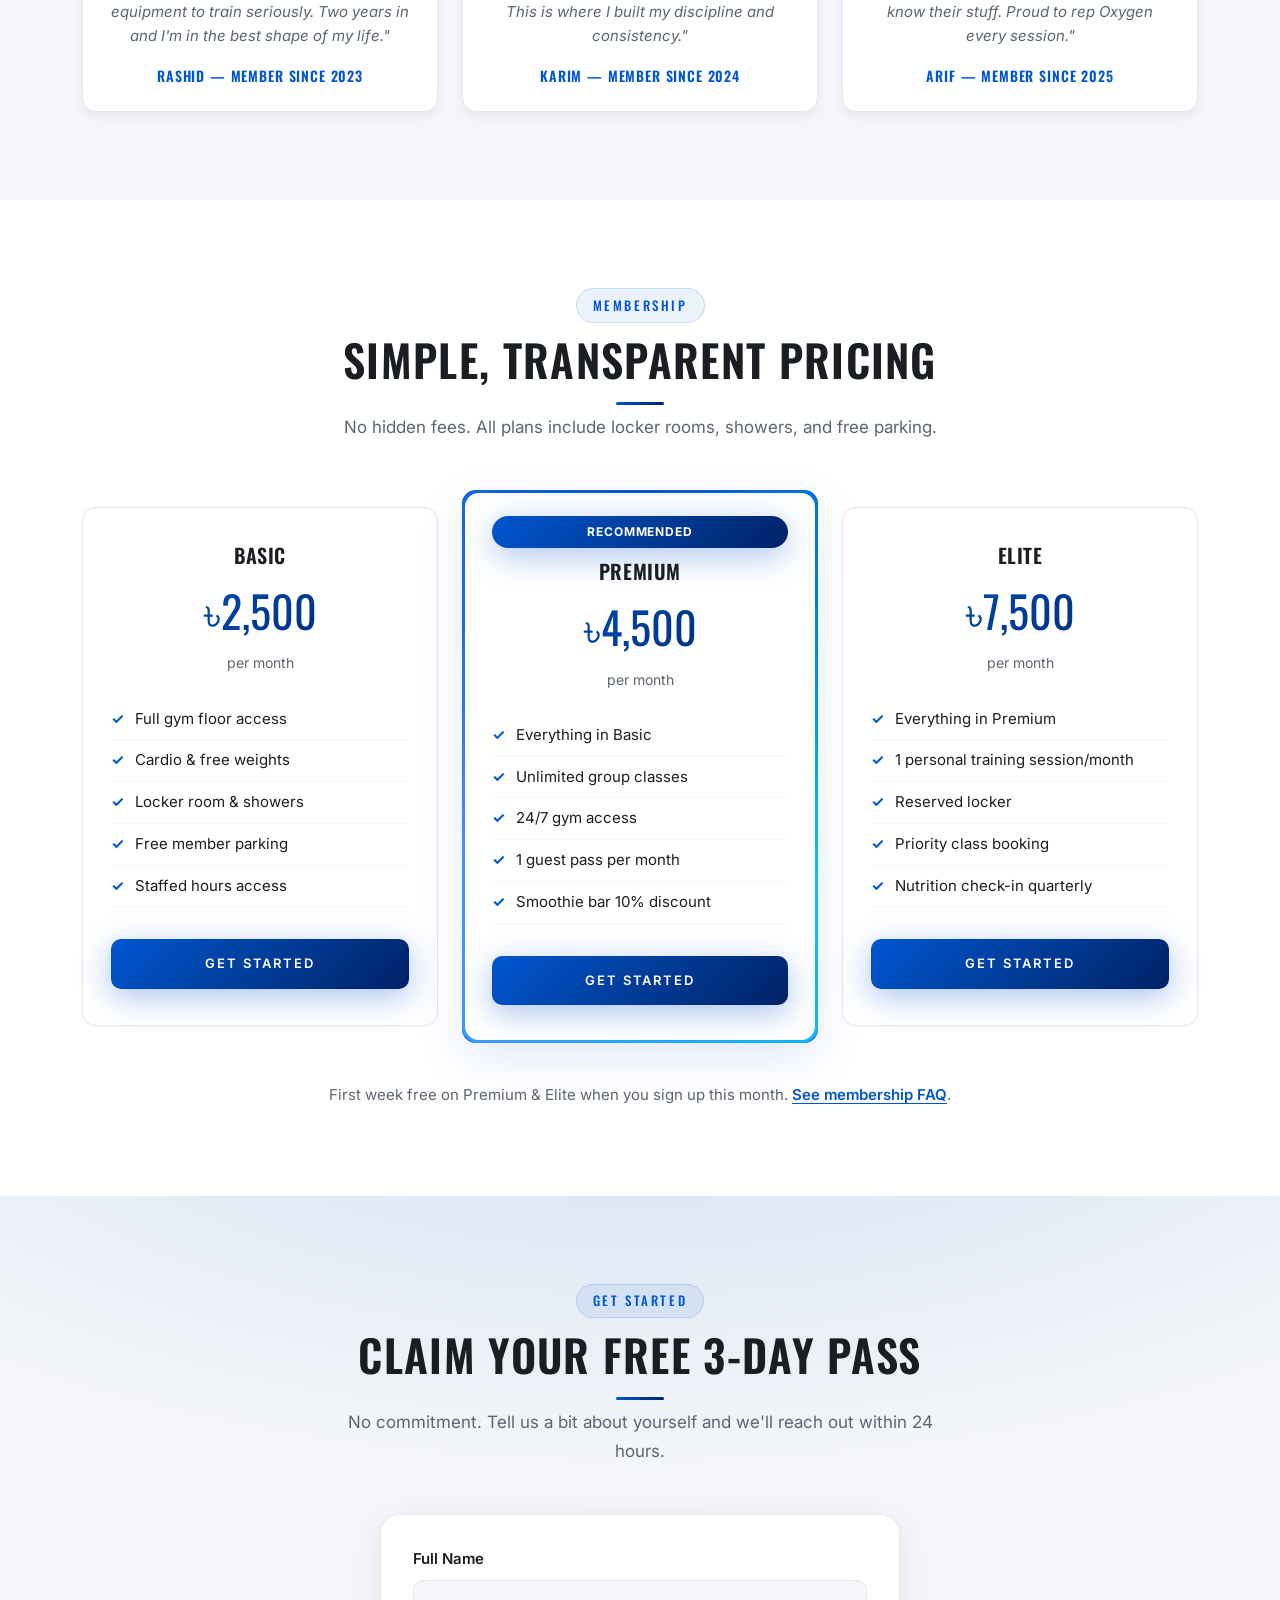
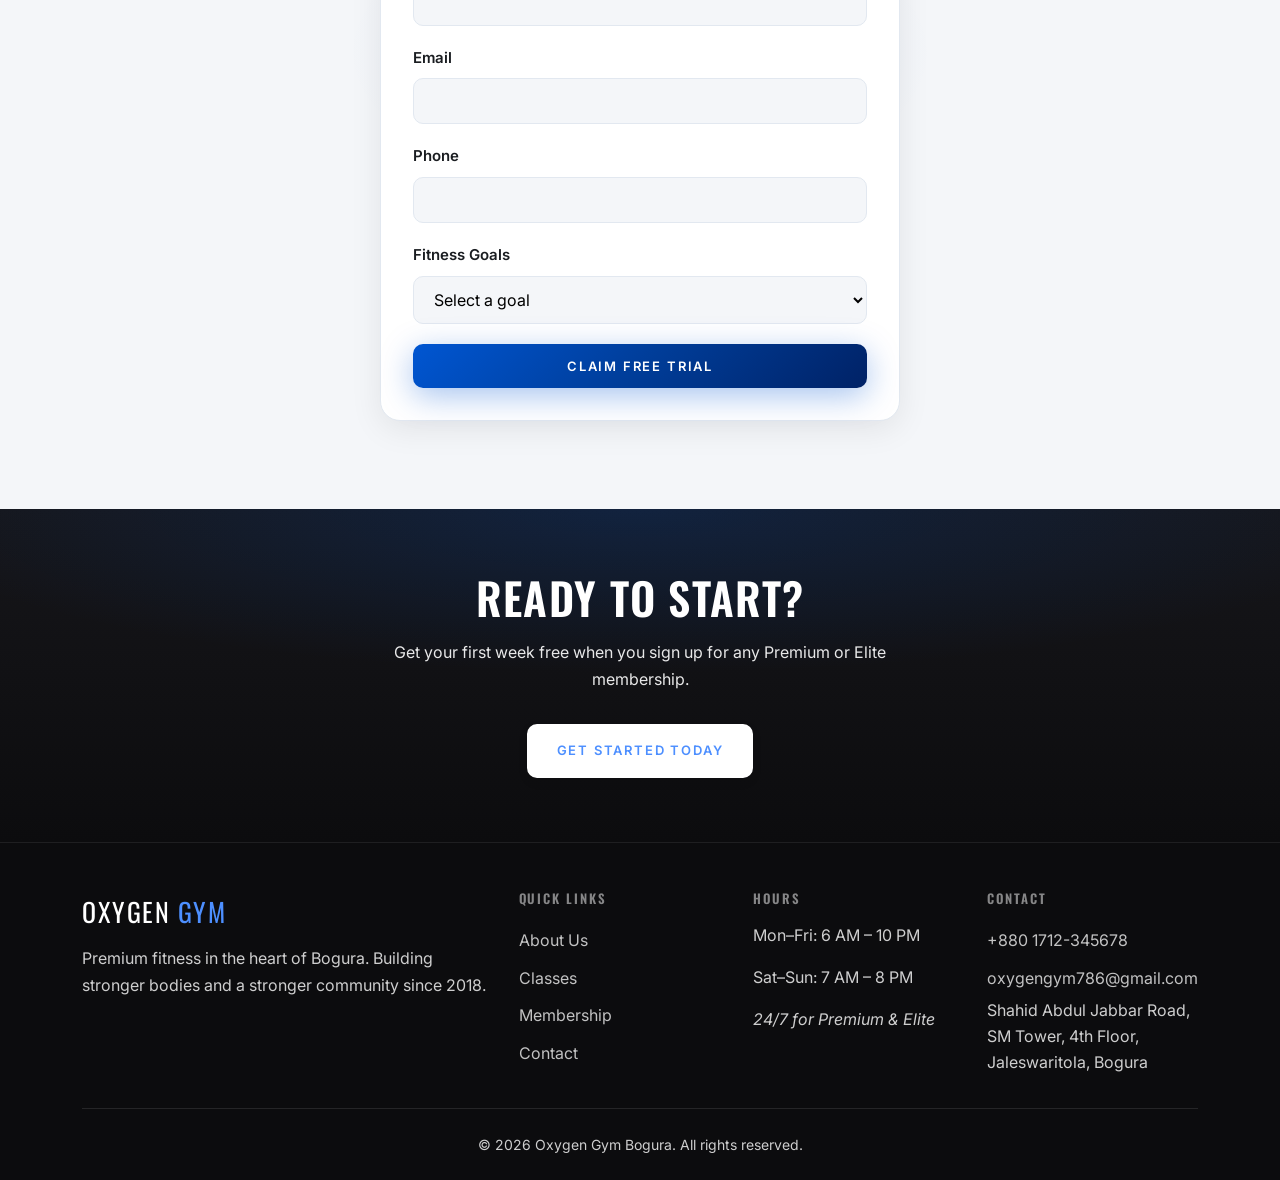
==== commit bf9d4666: "Adress and email updates" ====
--- a/index.html
+++ b/index.html
@@ -17,6 +17,7 @@
   <link rel="stylesheet" href="css/components.css">
   <link rel="stylesheet" href="css/pages.css">
   <link rel="stylesheet" href="css/premium.css">
+  <link rel="stylesheet" href="css/animations.css">
   <link rel="icon" href="data:image/svg+xml,<svg xmlns='http://www.w3.org/2000/svg' viewBox='0 0 100 100'><text y='.9em' font-size='90'>💪</text></svg>">
   <script type="application/ld+json">
   {
@@ -26,12 +27,12 @@
     "description": "Premium fitness center in Bogura, Bangladesh",
     "address": {
       "@type": "PostalAddress",
-      "streetAddress": "Sherpur Road, Near Bogura Sadar",
+      "streetAddress": "Shahid Abdul Jabbar Road, SM Tower, 4th Floor, Jaleswaritola, Bogura",
       "addressLocality": "Bogura",
       "addressCountry": "BD"
     },
     "telephone": "+880-1712-345678",
-    "email": "hello@oxygengym.bd",
+    "email": "oxygengym786@gmail.com",
     "openingHoursSpecification": [
       {
         "@type": "OpeningHoursSpecification",
@@ -85,6 +86,11 @@
     <section class="hero">
       <div class="hero__bg" style="background-image: url('assets/images/image.png');" role="img" aria-label="Oxygen Gym facility"></div>
       <div class="hero__overlay" aria-hidden="true"></div>
+      <div class="hero__orbs" aria-hidden="true">
+        <span class="hero__orb hero__orb--1"></span>
+        <span class="hero__orb hero__orb--2"></span>
+        <span class="hero__orb hero__orb--3"></span>
+      </div>
       <div class="hero__content">
         <p class="hero__eyebrow">Bogura&rsquo;s Premier Fitness Club</p>
         <h1>Forge Your Best Self</h1>
@@ -94,12 +100,31 @@
           <a href="membership.html" class="btn btn--outline">View Pricing</a>
         </div>
       </div>
+      <div class="hero__scroll-hint" aria-hidden="true">Scroll</div>
     </section>
 
     <div class="social-proof">
       <div class="container social-proof__inner">
-        <p class="social-proof__text">Trusted by 500+ members in Bogura</p>
-        <div class="social-proof__stars" aria-label="5 out of 5 stars">★★★★★</div>
+        <div class="social-proof__stats">
+          <div class="social-proof__stat">
+            <span class="social-proof__stat-value" data-counter data-target="500" data-suffix="+">0</span>
+            <span class="social-proof__stat-label">Active Members</span>
+          </div>
+          <span class="social-proof__divider" aria-hidden="true"></span>
+          <div class="social-proof__stat">
+            <span class="social-proof__stat-value" data-counter data-target="15" data-suffix="+">0</span>
+            <span class="social-proof__stat-label">Expert Coaches</span>
+          </div>
+          <span class="social-proof__divider" aria-hidden="true"></span>
+          <div class="social-proof__stat">
+            <span class="social-proof__stat-value">5.0</span>
+            <span class="social-proof__stat-label">Member Rating</span>
+          </div>
+        </div>
+        <div class="social-proof__stars" aria-label="5 out of 5 stars">
+          <span>★</span><span>★</span><span>★</span><span>★</span><span>★</span>
+        </div>
+        <p class="social-proof__text">Trusted by members across Bogura</p>
       </div>
     </div>
 
@@ -330,8 +355,8 @@
         <div>
           <h4>Contact</h4>
           <a href="tel:+8801712345678">+880 1712-345678</a>
-          <a href="mailto:hello@oxygengym.bd">hello@oxygengym.bd</a>
-          <p>Sherpur Road, Bogura</p>
+          <a href="mailto:oxygengym786@gmail.com">oxygengym786@gmail.com</a>
+          <p>Shahid Abdul Jabbar Road, SM Tower, 4th Floor, Jaleswaritola, Bogura</p>
         </div>
       </div>
       <div class="site-footer__bottom">
@@ -353,5 +378,6 @@
   </form>
 
   <script src="js/main.js" defer></script>
+  <script src="js/animations.js" defer></script>
 </body>
 </html>
--- a/css/components.css
+++ b/css/components.css
@@ -426,13 +426,11 @@
 }
 
 .accordion__panel {
-  display: none;
-  padding-bottom: 1.25rem;
   color: var(--color-text-muted);
 }
 
-.accordion__panel.is-open {
-  display: block;
+.accordion__panel-inner {
+  padding-bottom: 0.25rem;
 }
 
 .accordion__meta {
--- a/css/animations.css
+++ b/css/animations.css
@@ -0,0 +1,558 @@
+/* Motion & visual effects — respects prefers-reduced-motion */
+
+/* Scroll progress bar */
+.scroll-progress {
+  position: fixed;
+  top: 0;
+  left: 0;
+  right: 0;
+  height: 3px;
+  z-index: 10001;
+  pointer-events: none;
+  background: rgba(0, 0, 0, 0.15);
+}
+
+.scroll-progress__bar {
+  height: 100%;
+  width: 0%;
+  background: linear-gradient(90deg, var(--color-primary), var(--color-accent), var(--color-primary-light));
+  background-size: 200% 100%;
+  animation: shimmerBar 3s linear infinite;
+  box-shadow: 0 0 12px rgba(0, 86, 210, 0.6);
+  transition: width 0.08s linear;
+}
+
+@keyframes shimmerBar {
+  0% {
+    background-position: 0% 50%;
+  }
+  100% {
+    background-position: 200% 50%;
+  }
+}
+
+/* Hero atmosphere */
+.hero__overlay {
+  z-index: 2;
+}
+
+.hero__orbs {
+  position: absolute;
+  inset: 0;
+  z-index: 1;
+  overflow: hidden;
+  pointer-events: none;
+}
+
+.hero__content {
+  z-index: 3;
+}
+
+.hero__scroll-hint {
+  z-index: 3;
+}
+
+.hero__orb {
+  position: absolute;
+  border-radius: 50%;
+  filter: blur(60px);
+  opacity: 0.45;
+  animation: orbFloat 12s ease-in-out infinite;
+}
+
+.hero__orb--1 {
+  width: 280px;
+  height: 280px;
+  background: rgba(0, 86, 210, 0.5);
+  top: 15%;
+  left: -5%;
+  animation-delay: 0s;
+}
+
+.hero__orb--2 {
+  width: 200px;
+  height: 200px;
+  background: rgba(0, 194, 255, 0.35);
+  bottom: 20%;
+  right: 5%;
+  animation-delay: -4s;
+}
+
+.hero__orb--3 {
+  width: 160px;
+  height: 160px;
+  background: rgba(77, 143, 255, 0.4);
+  top: 50%;
+  right: 25%;
+  animation-delay: -8s;
+}
+
+@keyframes orbFloat {
+  0%,
+  100% {
+    transform: translate(0, 0) scale(1);
+  }
+  33% {
+    transform: translate(24px, -20px) scale(1.05);
+  }
+  66% {
+    transform: translate(-16px, 12px) scale(0.95);
+  }
+}
+
+.hero h1 {
+  background: linear-gradient(
+    135deg,
+    #ffffff 0%,
+    #e8f0ff 40%,
+    #ffffff 70%,
+    #b8d4ff 100%
+  );
+  background-size: 200% auto;
+  -webkit-background-clip: text;
+  -webkit-text-fill-color: transparent;
+  background-clip: text;
+  animation: textShine 8s ease-in-out infinite;
+}
+
+@keyframes textShine {
+  0%,
+  100% {
+    background-position: 0% center;
+  }
+  50% {
+    background-position: 100% center;
+  }
+}
+
+.hero__scroll-hint {
+  position: absolute;
+  bottom: 2rem;
+  left: 50%;
+  transform: translateX(-50%);
+  z-index: 2;
+  display: flex;
+  flex-direction: column;
+  align-items: center;
+  gap: 0.5rem;
+  color: rgba(255, 255, 255, 0.6);
+  font-size: 0.6875rem;
+  font-weight: 600;
+  letter-spacing: 0.2em;
+  text-transform: uppercase;
+  animation: fadePulse 2.5s ease-in-out infinite;
+}
+
+.hero__scroll-hint::after {
+  content: "";
+  width: 1px;
+  height: 40px;
+  background: linear-gradient(180deg, rgba(255, 255, 255, 0.6), transparent);
+  animation: scrollLine 2s ease-in-out infinite;
+}
+
+@keyframes scrollLine {
+  0% {
+    transform: scaleY(0);
+    transform-origin: top;
+    opacity: 0;
+  }
+  50% {
+    transform: scaleY(1);
+    opacity: 1;
+  }
+  100% {
+    transform: scaleY(0);
+    transform-origin: bottom;
+    opacity: 0;
+  }
+}
+
+@keyframes fadePulse {
+  0%,
+  100% {
+    opacity: 0.5;
+  }
+  50% {
+    opacity: 1;
+  }
+}
+
+/* Button shine sweep */
+.btn--primary {
+  position: relative;
+  overflow: hidden;
+}
+
+.btn--primary::after {
+  content: "";
+  position: absolute;
+  top: 0;
+  left: -100%;
+  width: 60%;
+  height: 100%;
+  background: linear-gradient(
+    90deg,
+    transparent,
+    rgba(255, 255, 255, 0.25),
+    transparent
+  );
+  transform: skewX(-20deg);
+  animation: btnShine 4s ease-in-out infinite;
+}
+
+@keyframes btnShine {
+  0%,
+  70%,
+  100% {
+    left: -100%;
+  }
+  85% {
+    left: 150%;
+  }
+}
+
+/* Stagger grid children */
+.stagger-item {
+  opacity: 0;
+  transform: translateY(32px) scale(0.98);
+  transition: opacity 0.65s cubic-bezier(0.22, 1, 0.36, 1),
+    transform 0.65s cubic-bezier(0.22, 1, 0.36, 1);
+  transition-delay: calc(var(--stagger-i, 0) * 0.12s);
+}
+
+.section.is-visible .stagger-item,
+.social-proof.is-visible .stagger-item,
+.social-proof.is-visible .social-proof__stars,
+.social-proof.is-visible .social-proof__text {
+  opacity: 1;
+  transform: translateY(0) scale(1);
+}
+
+.social-proof__stars,
+.social-proof__text {
+  opacity: 0;
+  transform: translateY(16px);
+  transition: opacity 0.6s ease 0.35s, transform 0.6s ease 0.35s;
+}
+
+.social-proof.is-visible .social-proof__stars,
+.social-proof.is-visible .social-proof__text {
+  opacity: 1;
+  transform: translateY(0);
+}
+
+/* Value prop icon pulse */
+.value-prop__icon {
+  animation: iconPulse 3s ease-in-out infinite;
+}
+
+.value-prop:nth-child(2) .value-prop__icon {
+  animation-delay: -1s;
+}
+
+.value-prop:nth-child(3) .value-prop__icon {
+  animation-delay: -2s;
+}
+
+@keyframes iconPulse {
+  0%,
+  100% {
+    box-shadow: var(--shadow-glow);
+    transform: scale(1);
+  }
+  50% {
+    box-shadow: 0 8px 40px rgba(0, 86, 210, 0.5);
+    transform: scale(1.05);
+  }
+}
+
+/* Social proof stats */
+.social-proof__stats {
+  display: flex;
+  flex-wrap: wrap;
+  justify-content: center;
+  align-items: center;
+  gap: 2rem 3rem;
+}
+
+.social-proof__stat {
+  text-align: center;
+}
+
+.social-proof__stat-value {
+  display: block;
+  font-family: var(--font-heading);
+  font-size: clamp(1.75rem, 4vw, 2.25rem);
+  font-weight: 700;
+  color: var(--color-text-inverse);
+  line-height: 1;
+  letter-spacing: 0.02em;
+}
+
+.social-proof__stat-label {
+  display: block;
+  font-size: 0.75rem;
+  letter-spacing: 0.12em;
+  text-transform: uppercase;
+  color: rgba(255, 255, 255, 0.55);
+  margin-top: 0.35rem;
+}
+
+.social-proof__divider {
+  width: 1px;
+  height: 40px;
+  background: rgba(255, 255, 255, 0.15);
+  display: none;
+}
+
+@media (min-width: 768px) {
+  .social-proof__divider {
+    display: block;
+  }
+
+  .social-proof__inner {
+    flex-direction: row;
+    justify-content: center;
+  }
+}
+
+/* Featured pricing — animated border */
+.pricing-card--featured {
+  position: relative;
+  isolation: isolate;
+}
+
+.pricing-card--featured::before {
+  content: "";
+  position: absolute;
+  inset: -2px;
+  border-radius: calc(var(--radius-card) + 2px);
+  background: conic-gradient(
+    from var(--border-angle, 0deg),
+    var(--color-primary),
+    var(--color-accent),
+    var(--color-primary-light),
+    var(--color-primary)
+  );
+  z-index: -2;
+  animation: rotateBorder 4s linear infinite;
+}
+
+.pricing-card--featured::after {
+  content: "";
+  position: absolute;
+  inset: 1px;
+  border-radius: var(--radius-card);
+  background: var(--color-bg-white);
+  z-index: -1;
+}
+
+.pricing-card--featured > * {
+  position: relative;
+  z-index: 1;
+}
+
+@property --border-angle {
+  syntax: "<angle>";
+  initial-value: 0deg;
+  inherits: false;
+}
+
+@keyframes rotateBorder {
+  to {
+    --border-angle: 360deg;
+  }
+}
+
+/* Member story — subtle tilt on hover */
+.member-story {
+  transition: transform var(--transition-medium), box-shadow var(--transition-medium);
+  transform-style: preserve-3d;
+}
+
+.member-story:hover {
+  transform: translateY(-8px) rotateX(2deg);
+}
+
+/* Schedule row hover */
+.schedule-preview__item {
+  transition: background var(--transition-fast), padding-left var(--transition-fast);
+  border-radius: var(--radius-sm);
+  margin: 0 -0.75rem;
+  padding-left: 0.75rem;
+  padding-right: 0.75rem;
+}
+
+.schedule-preview__item:hover {
+  background: rgba(0, 86, 210, 0.06);
+  padding-left: 1rem;
+}
+
+/* Section ambient glow */
+.section--light::before {
+  content: "";
+  position: absolute;
+  top: 50%;
+  left: 50%;
+  width: min(600px, 80vw);
+  height: 300px;
+  transform: translate(-50%, -50%);
+  background: radial-gradient(ellipse, rgba(0, 86, 210, 0.06) 0%, transparent 70%);
+  pointer-events: none;
+  z-index: 0;
+}
+
+.section--light > .container {
+  position: relative;
+  z-index: 1;
+}
+
+/* Accordion smooth panel */
+.accordion__panel {
+  display: grid !important;
+  grid-template-rows: 0fr;
+  transition: grid-template-rows 0.45s cubic-bezier(0.22, 1, 0.36, 1);
+  overflow: hidden;
+}
+
+.accordion__panel-inner {
+  min-height: 0;
+  overflow: hidden;
+}
+
+.accordion__panel.is-open {
+  grid-template-rows: 1fr;
+}
+
+.accordion__panel.is-open .accordion__panel-inner {
+  overflow: visible;
+  padding-bottom: 1rem;
+}
+
+/* Page load curtain */
+body.is-loading {
+  overflow: hidden;
+}
+
+.page-loader {
+  position: fixed;
+  inset: 0;
+  z-index: 10002;
+  background: var(--color-bg-dark);
+  display: flex;
+  align-items: center;
+  justify-content: center;
+  transition: opacity 0.5s ease, visibility 0.5s ease;
+}
+
+.page-loader.is-done {
+  opacity: 0;
+  visibility: hidden;
+  pointer-events: none;
+}
+
+.page-loader__logo {
+  font-family: var(--font-heading);
+  font-size: 2rem;
+  color: var(--color-text-inverse);
+  text-transform: uppercase;
+  letter-spacing: 0.15em;
+  animation: loaderPulse 1.2s ease-in-out infinite;
+}
+
+.page-loader__logo span {
+  color: var(--color-primary-light);
+}
+
+@keyframes loaderPulse {
+  0%,
+  100% {
+    opacity: 0.5;
+    transform: scale(0.98);
+  }
+  50% {
+    opacity: 1;
+    transform: scale(1);
+  }
+}
+
+/* Floating CTA attention */
+.hero__actions .btn--primary {
+  animation: ctaGlow 3s ease-in-out infinite;
+}
+
+@keyframes ctaGlow {
+  0%,
+  100% {
+    box-shadow: var(--shadow-glow);
+  }
+  50% {
+    box-shadow: 0 8px 48px rgba(0, 86, 210, 0.55), 0 0 0 0 rgba(0, 86, 210, 0.2);
+  }
+}
+
+/* Star twinkle */
+.social-proof__stars span {
+  display: inline-block;
+  animation: starPop 0.5s cubic-bezier(0.22, 1, 0.36, 1) both;
+}
+
+.social-proof__stars span:nth-child(1) {
+  animation-delay: 0.1s;
+}
+.social-proof__stars span:nth-child(2) {
+  animation-delay: 0.2s;
+}
+.social-proof__stars span:nth-child(3) {
+  animation-delay: 0.3s;
+}
+.social-proof__stars span:nth-child(4) {
+  animation-delay: 0.4s;
+}
+.social-proof__stars span:nth-child(5) {
+  animation-delay: 0.5s;
+}
+
+@keyframes starPop {
+  from {
+    opacity: 0;
+    transform: scale(0) rotate(-30deg);
+  }
+  to {
+    opacity: 1;
+    transform: scale(1) rotate(0);
+  }
+}
+
+@media (prefers-reduced-motion: reduce) {
+  .scroll-progress__bar {
+    animation: none;
+  }
+
+  .hero__orb,
+  .hero h1,
+  .hero__scroll-hint,
+  .hero__scroll-hint::after,
+  .btn--primary::after,
+  .value-prop__icon,
+  .hero__actions .btn--primary,
+  .pricing-card--featured::before {
+    animation: none !important;
+  }
+
+  .hero h1 {
+    -webkit-text-fill-color: #fff;
+    color: #fff;
+  }
+
+  .stagger-item {
+    opacity: 1;
+    transform: none;
+    transition: none;
+  }
+
+  .member-story:hover {
+    transform: translateY(-4px);
+  }
+}
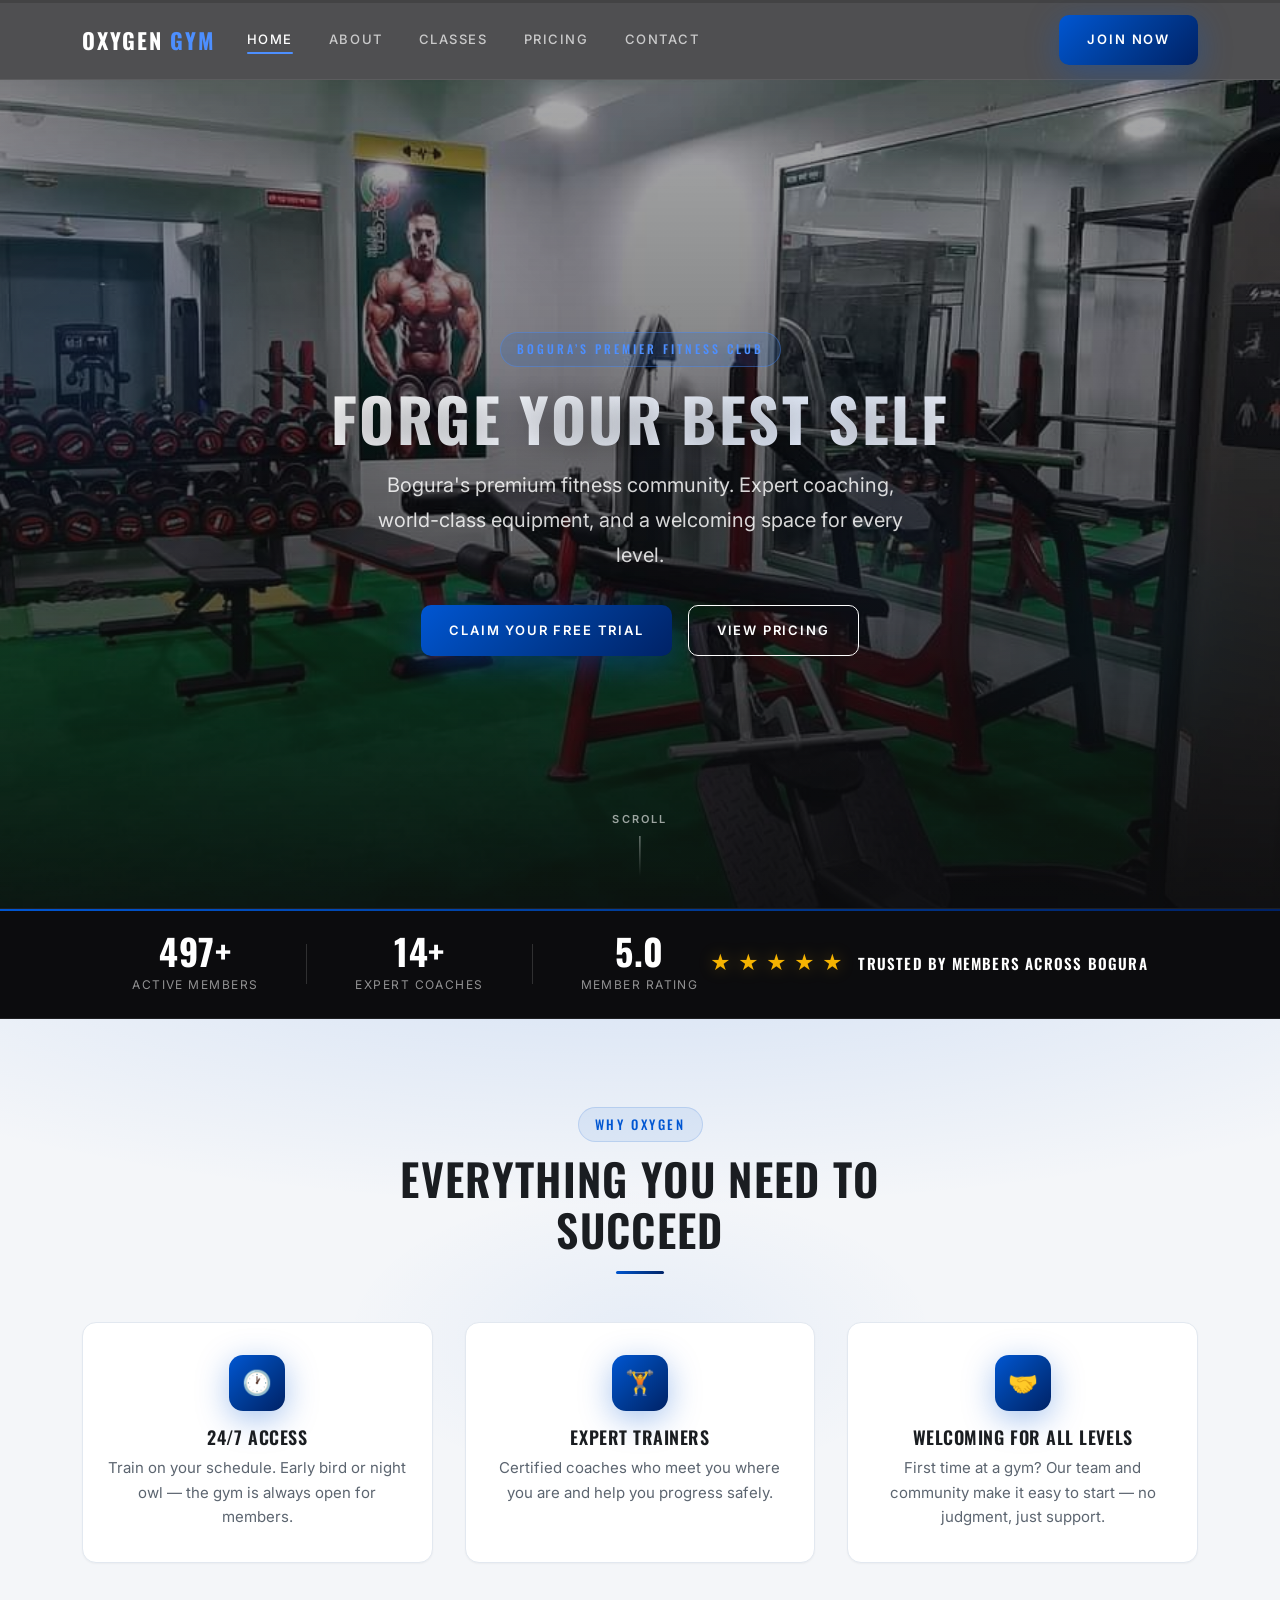
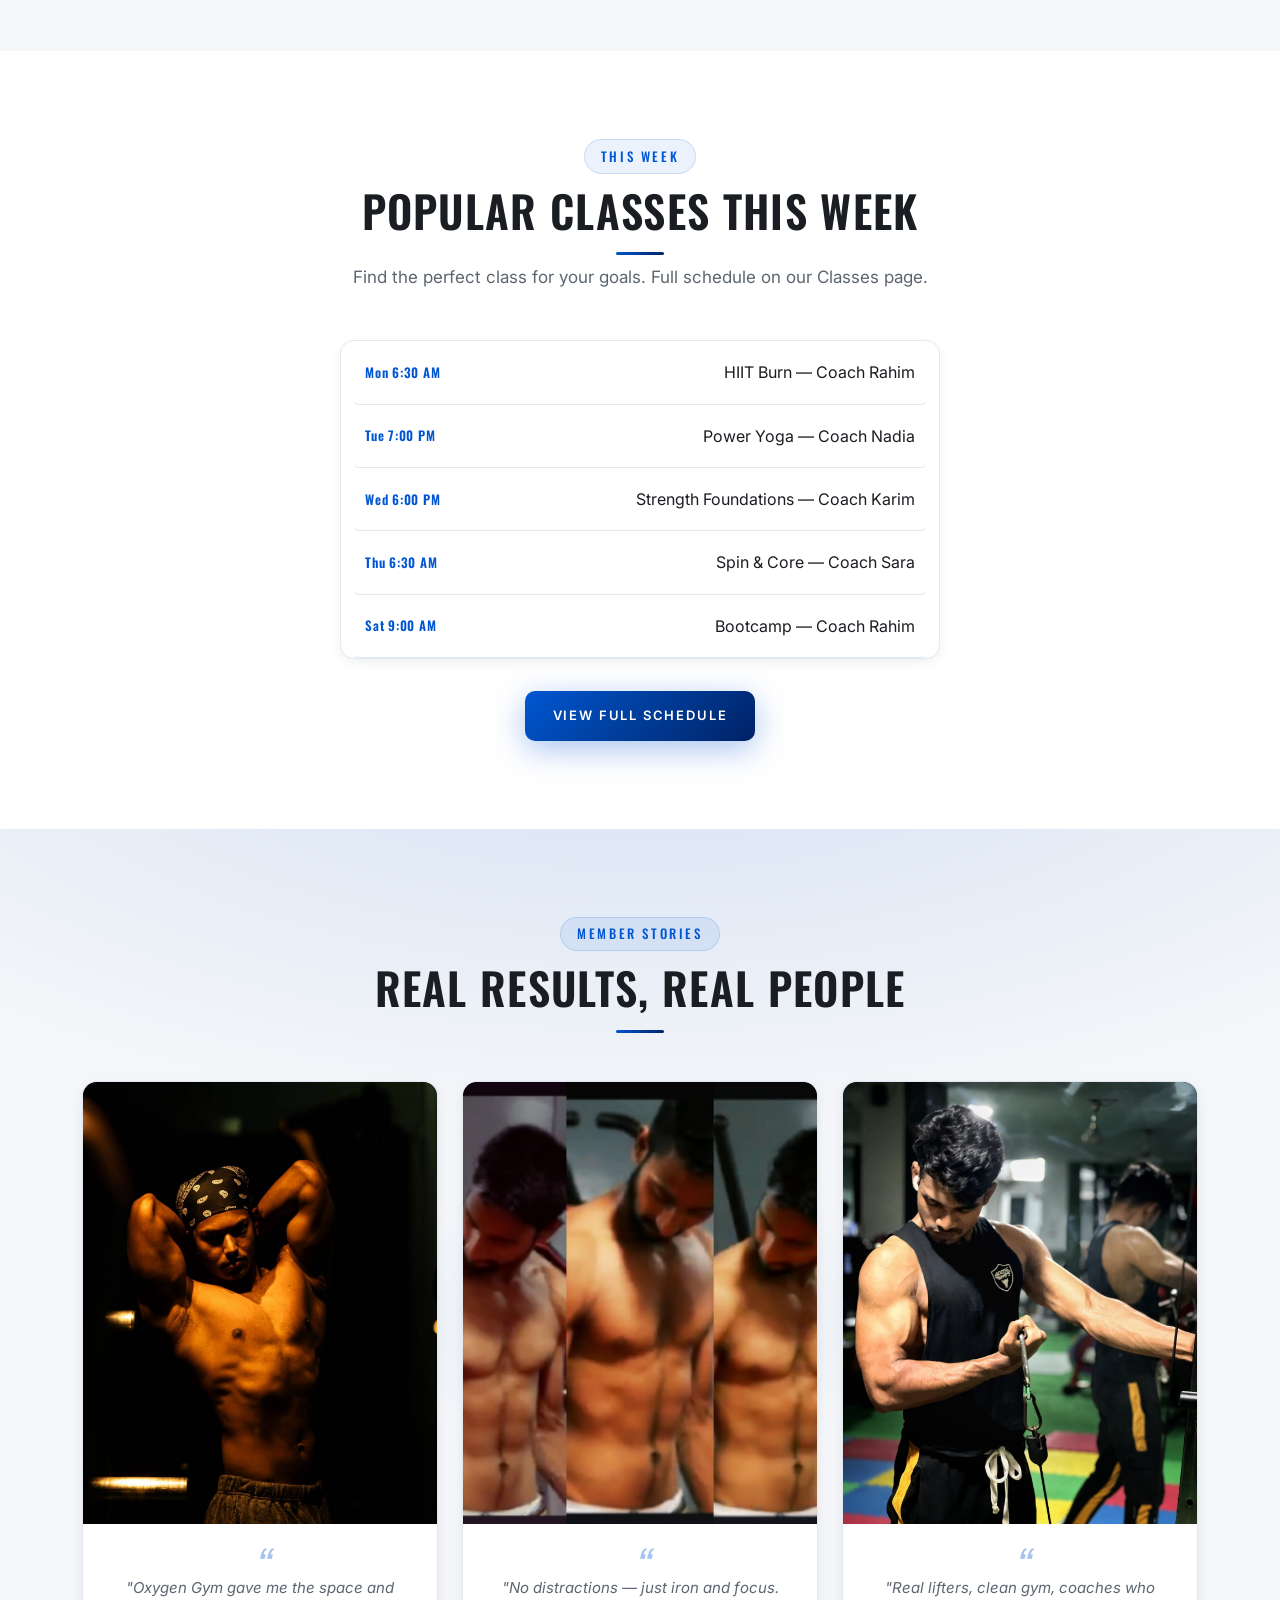
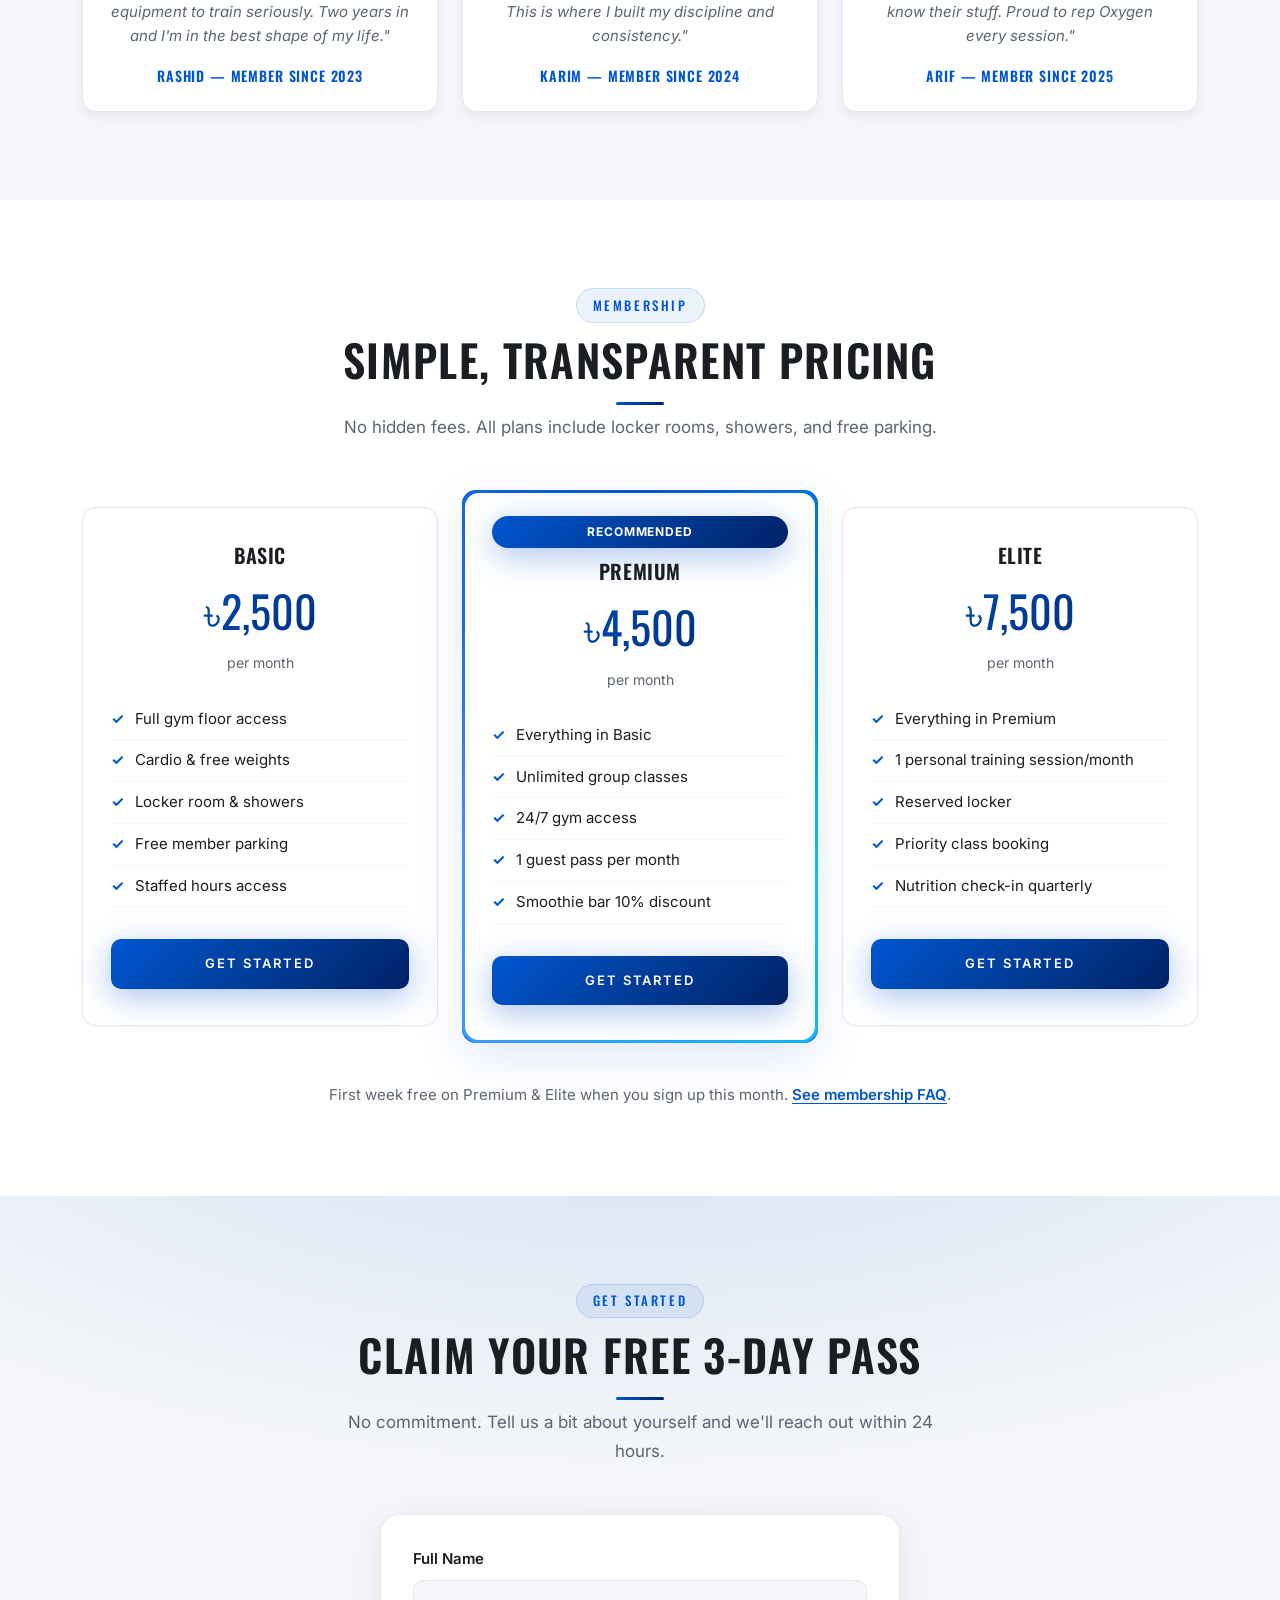
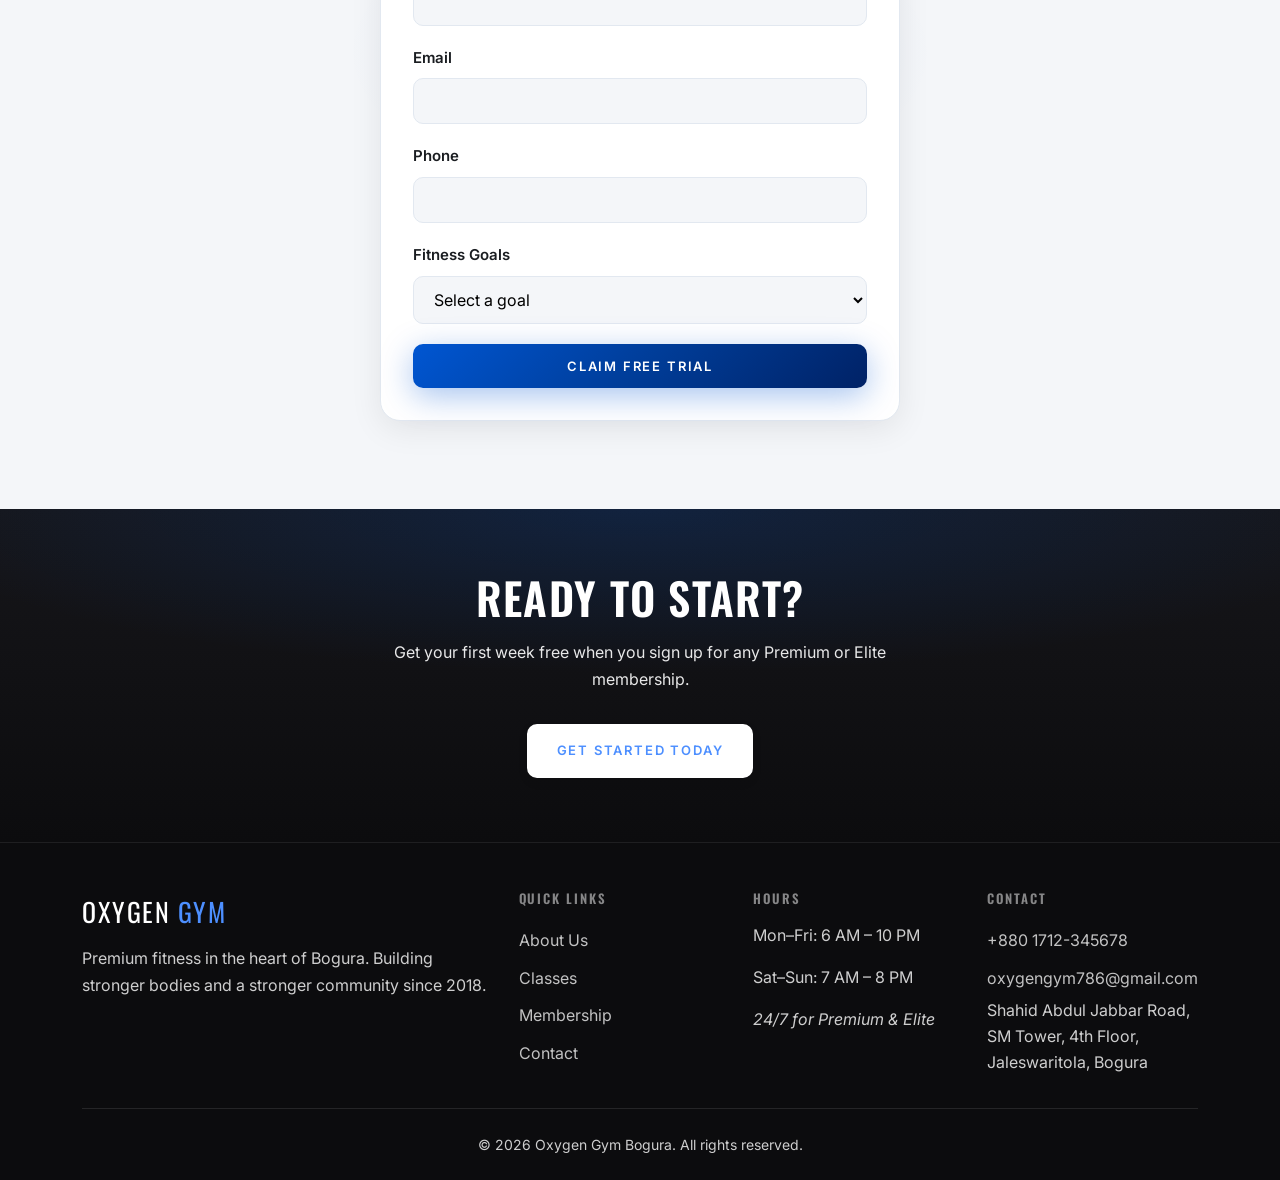
==== commit b8f1293f: "thank-you.html path updated" ====
--- a/index.html
+++ b/index.html
@@ -288,7 +288,7 @@
           <p class="section__subtitle">No commitment. Tell us a bit about yourself and we'll reach out within 24 hours.</p>
         </div>
         <div class="form-card" style="max-width: 520px; margin-inline: auto;">
-          <form name="trial-request" method="POST" data-netlify="true" netlify-honeypot="bot-field" action="thank-you.html">
+          <form name="trial-request" method="POST" data-netlify="true" netlify-honeypot="bot-field" action="/thank-you.html">
             <input type="hidden" name="form-name" value="trial-request">
             <p class="visually-hidden">
               <label>Don't fill this out: <input name="bot-field"></label>
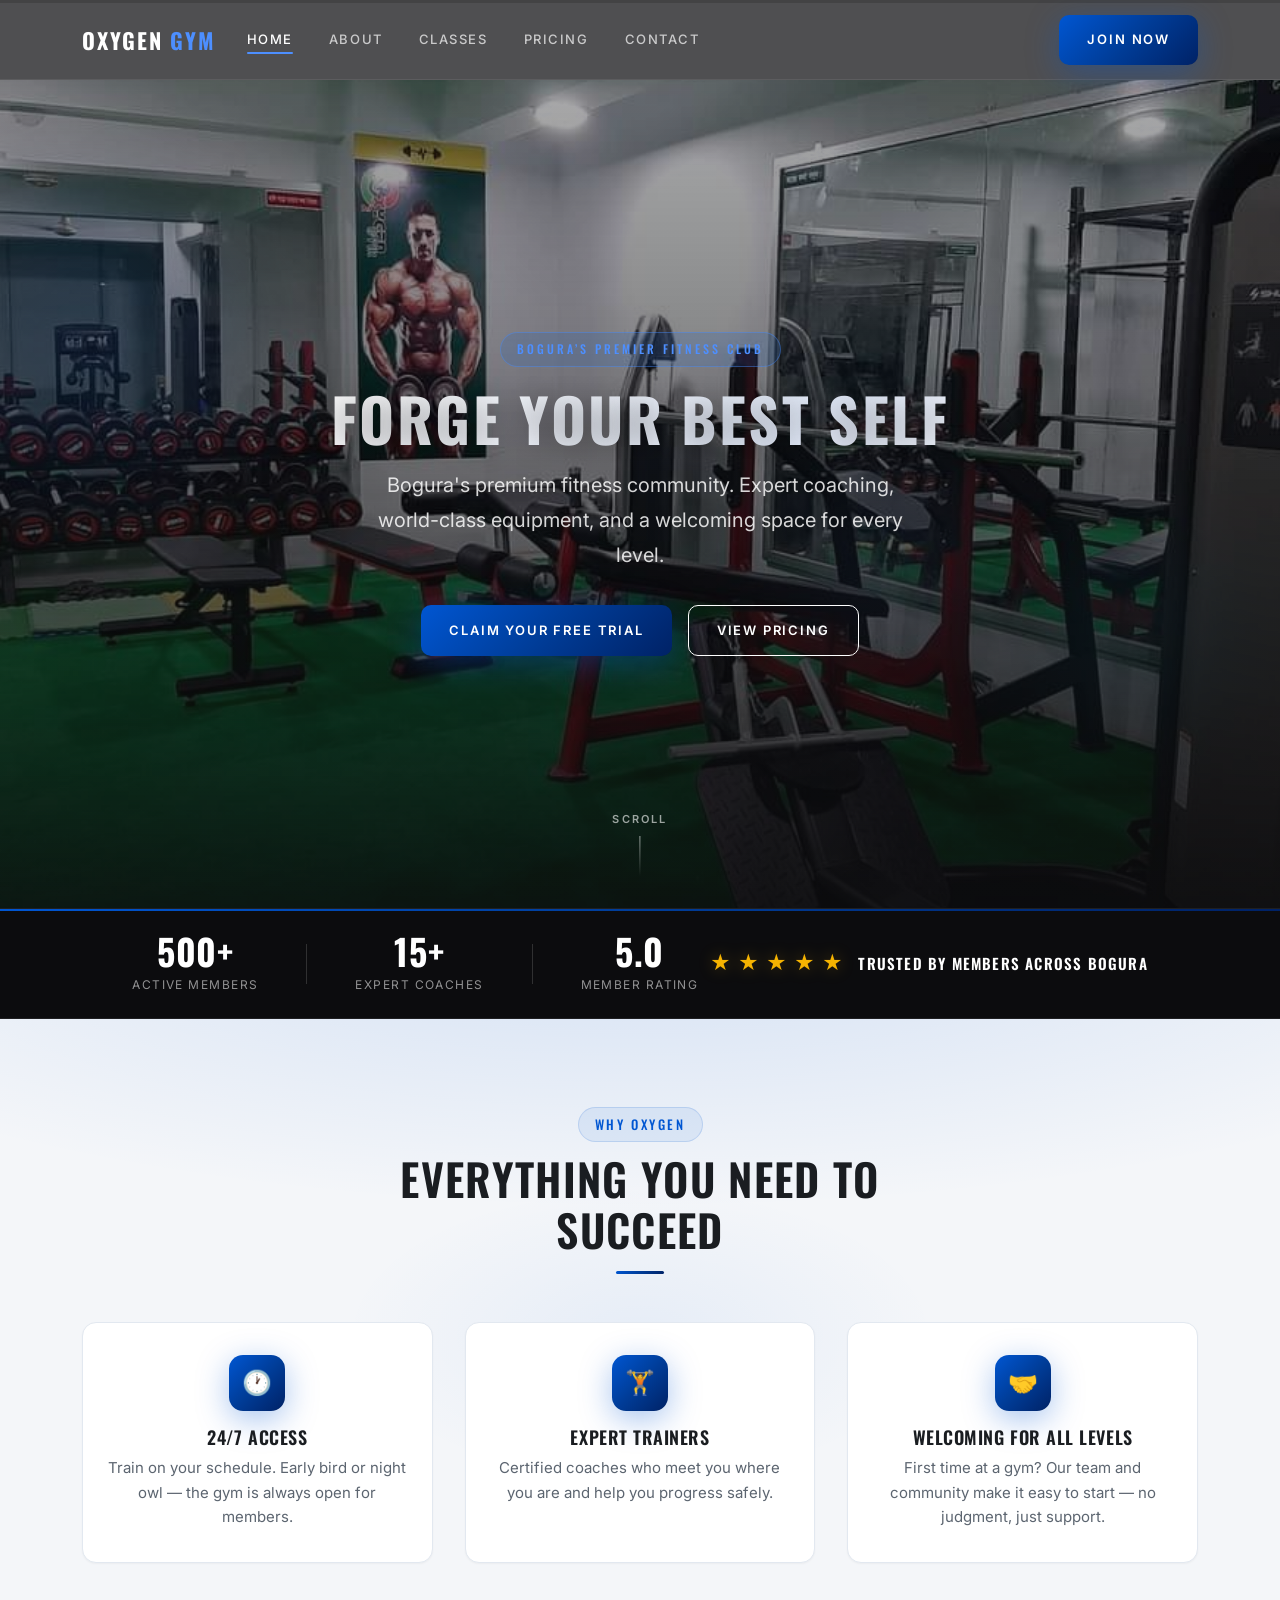
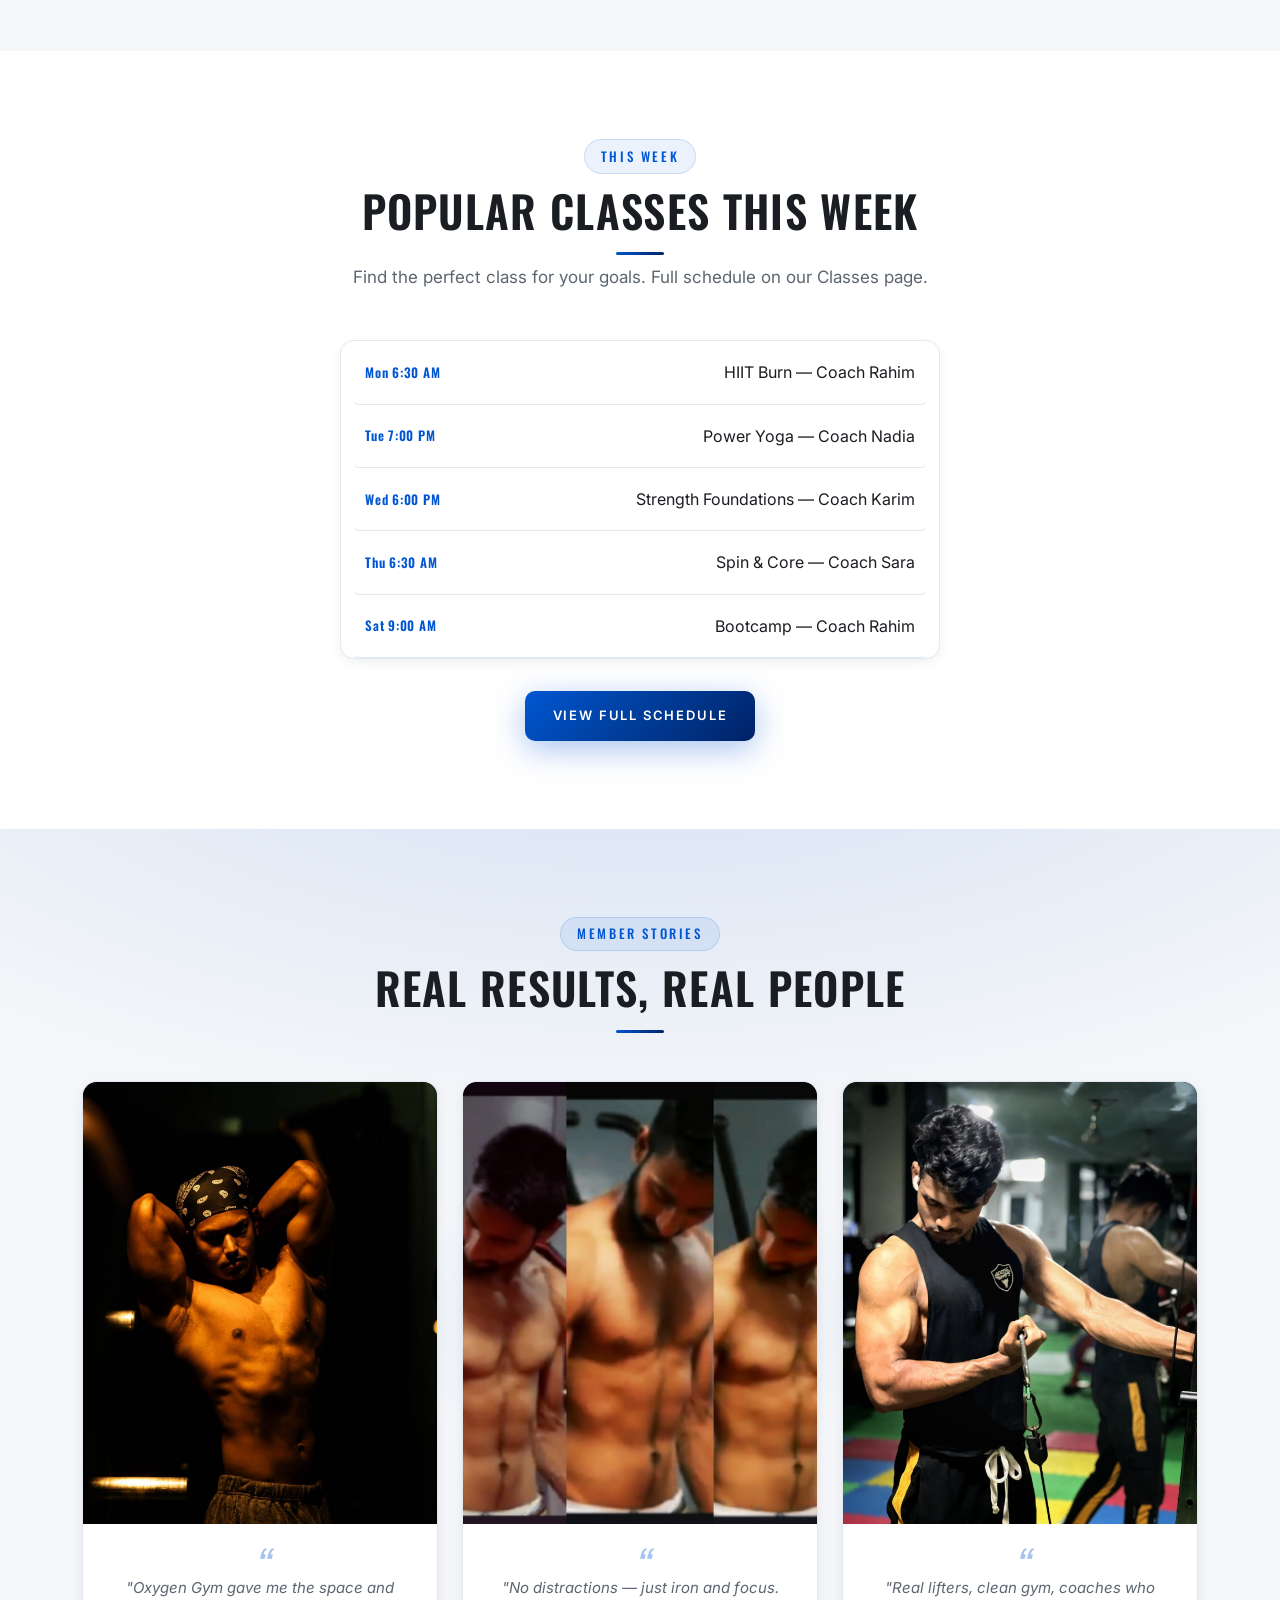
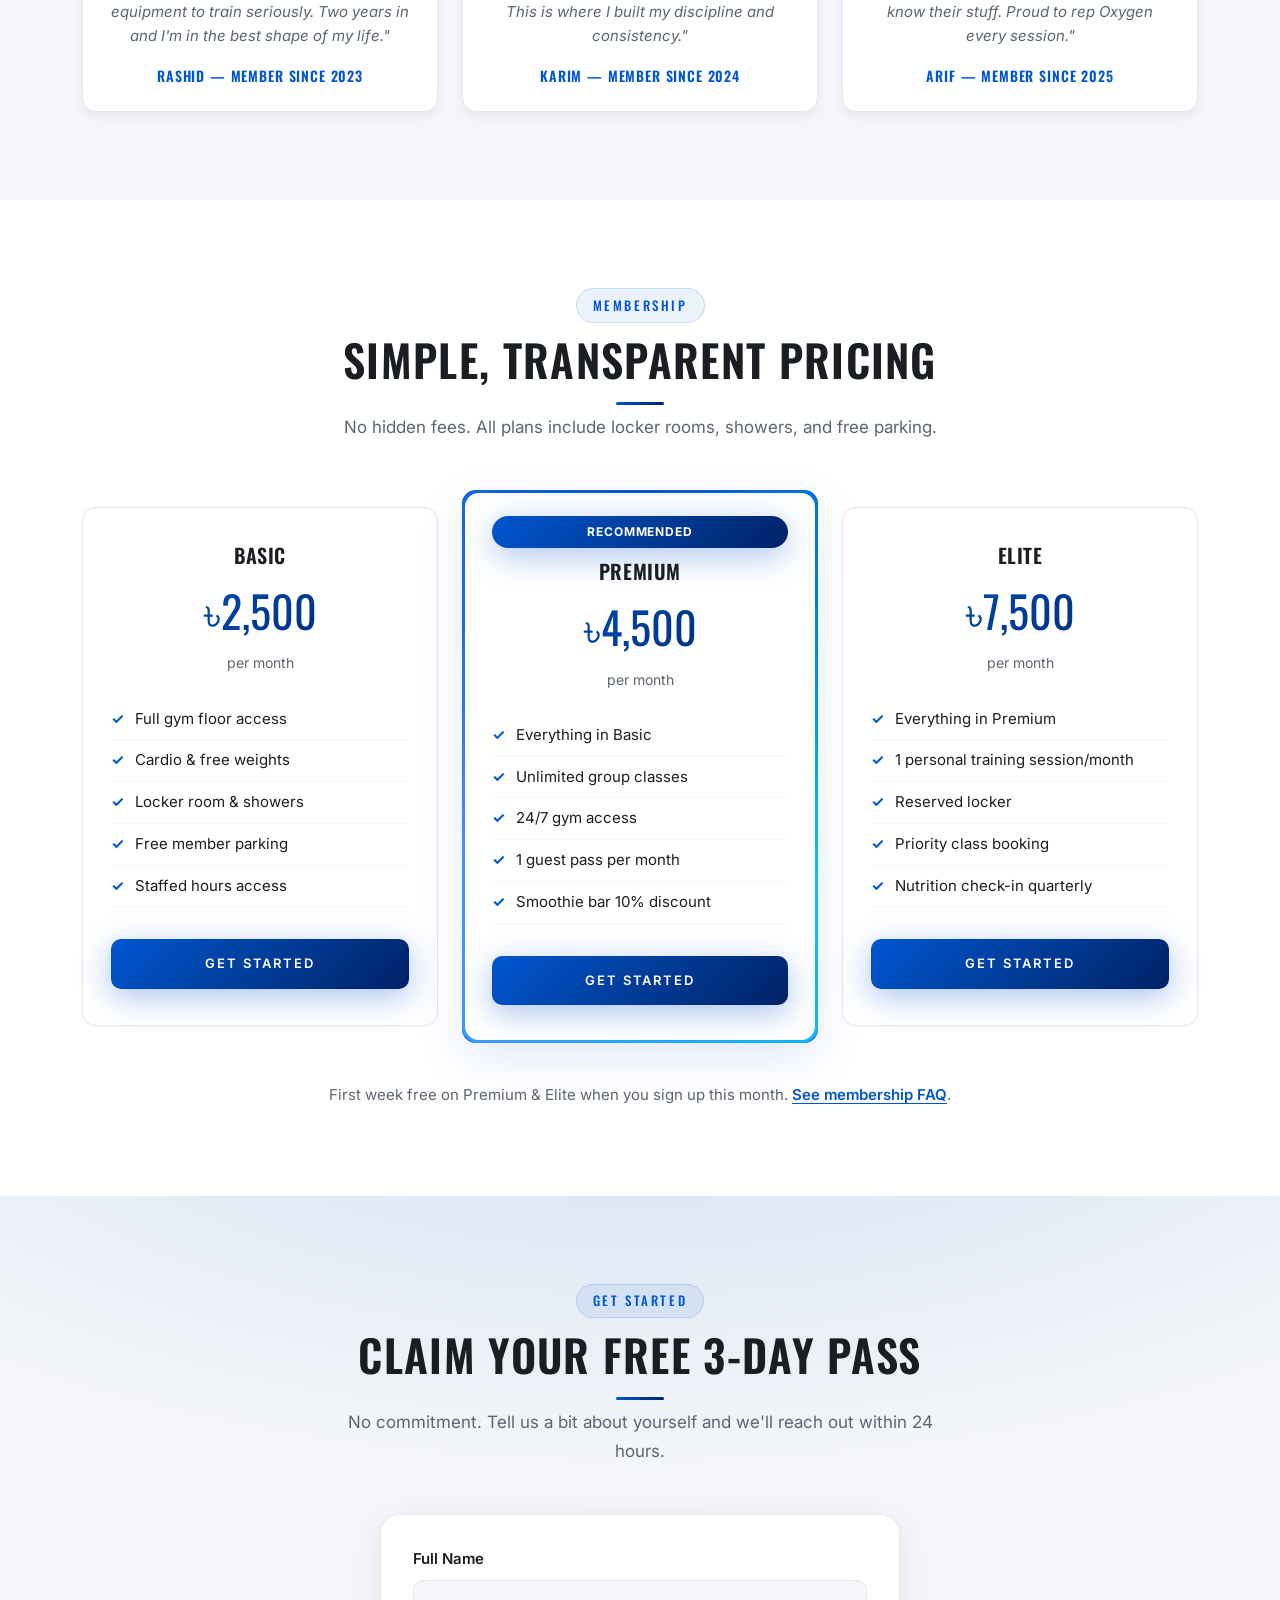
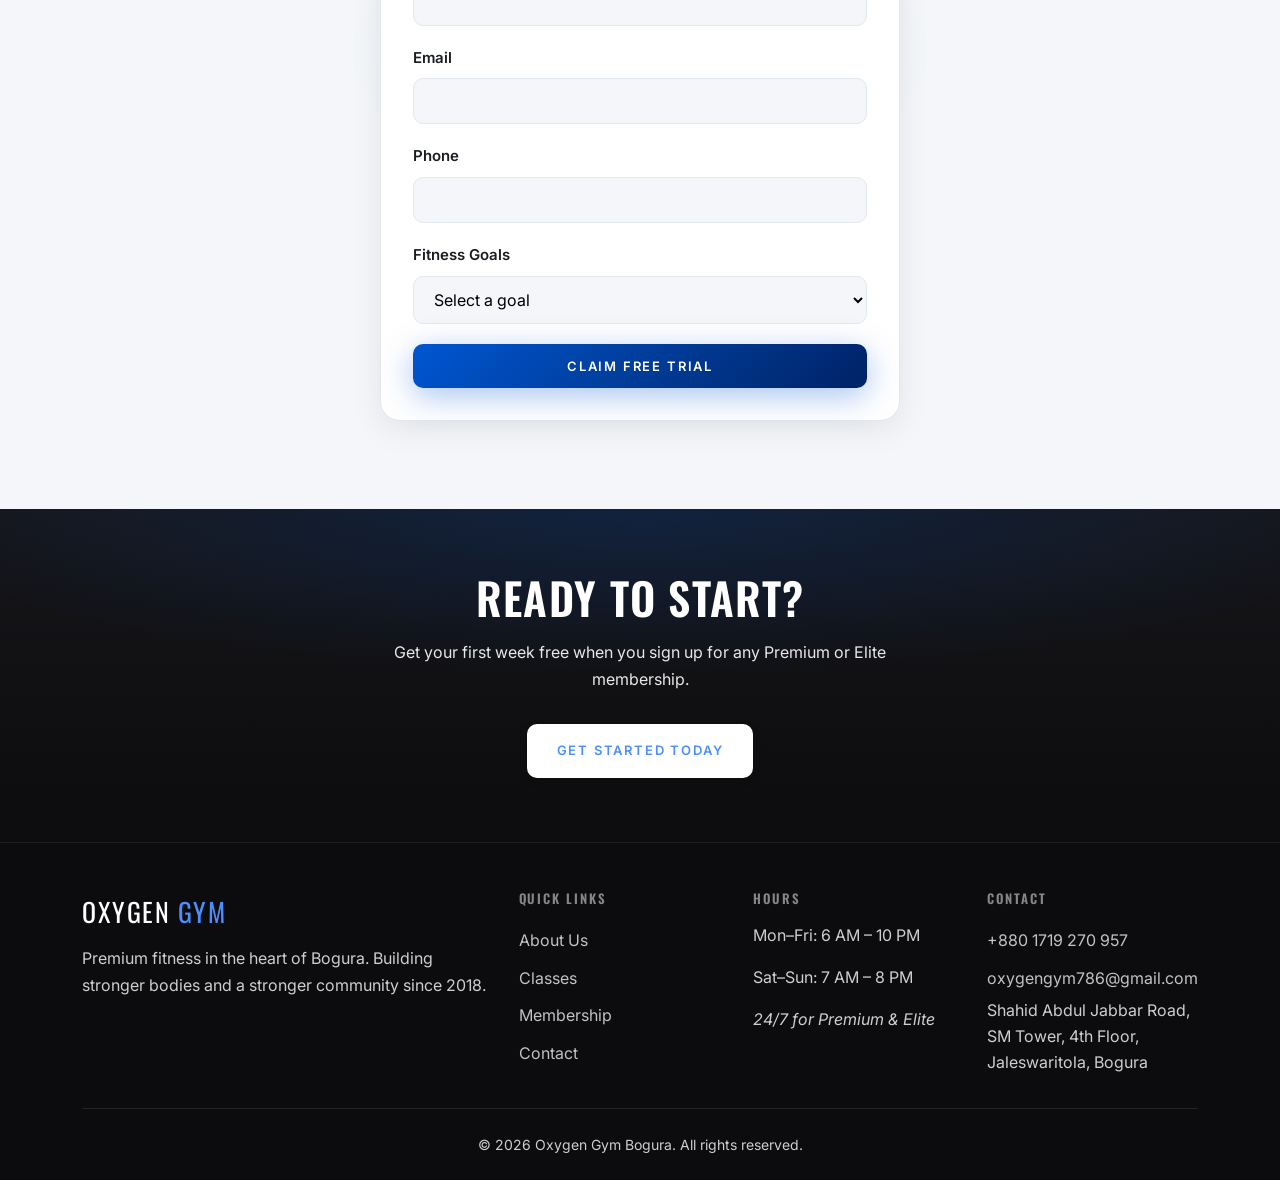
==== commit 3f6fcfc1: "phone number updated" ====
--- a/index.html
+++ b/index.html
@@ -354,7 +354,7 @@
         </div>
         <div>
           <h4>Contact</h4>
-          <a href="tel:+8801712345678">+880 1712-345678</a>
+          <a href="tel:+8801719270957">+880 1719 270 957</a>
           <a href="mailto:oxygengym786@gmail.com">oxygengym786@gmail.com</a>
           <p>Shahid Abdul Jabbar Road, SM Tower, 4th Floor, Jaleswaritola, Bogura</p>
         </div>
